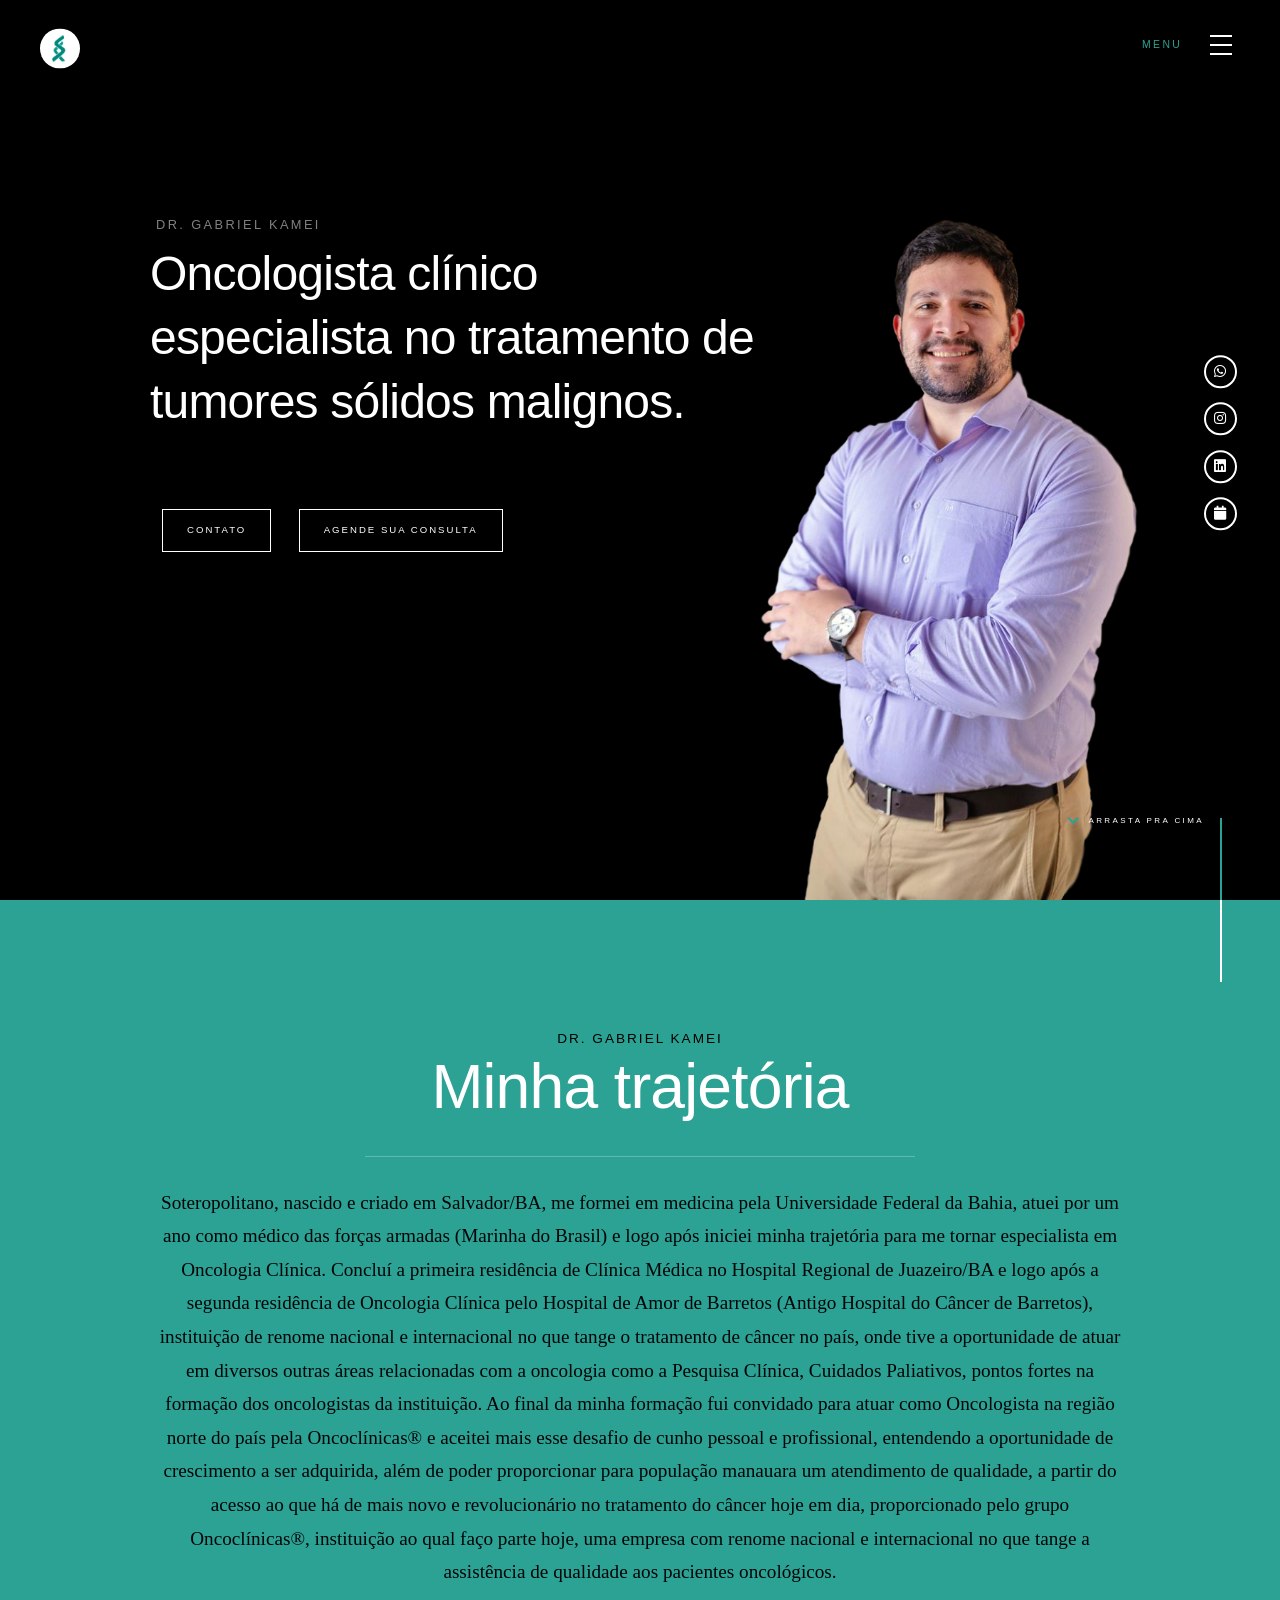
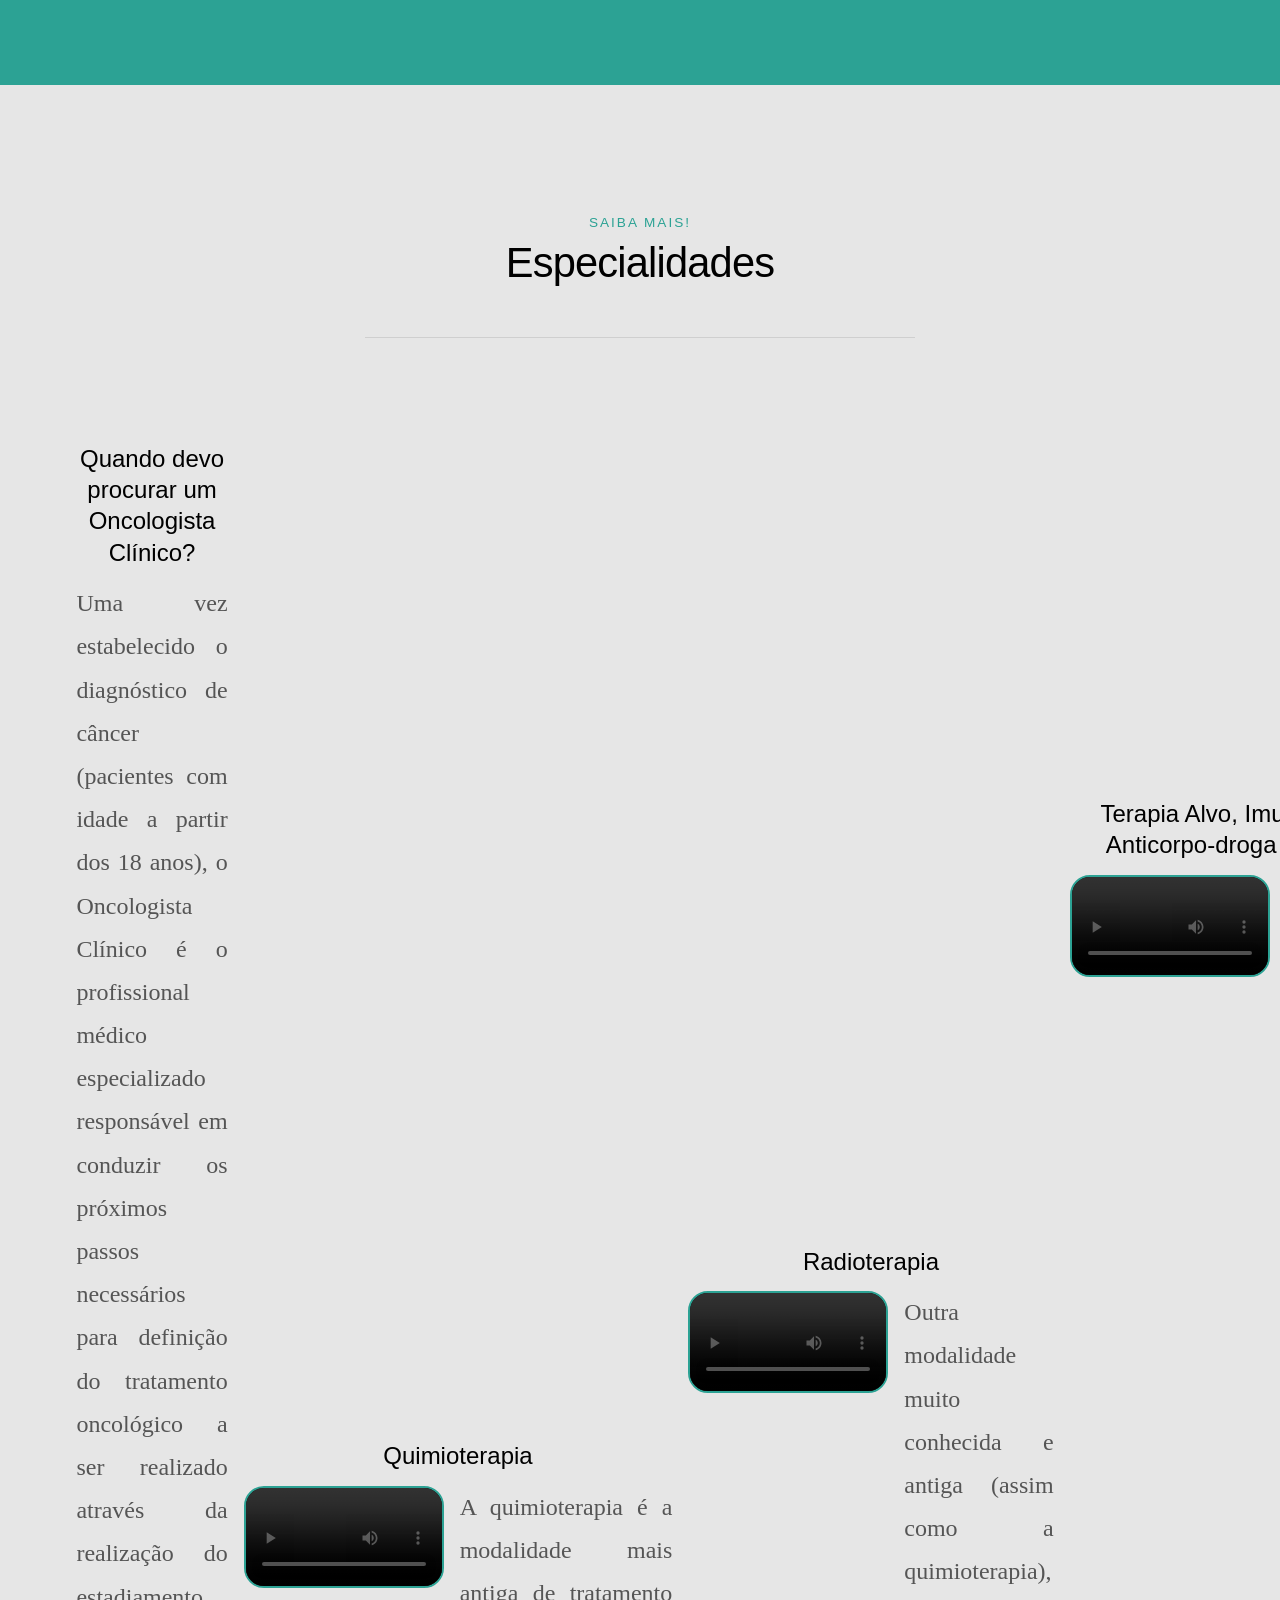
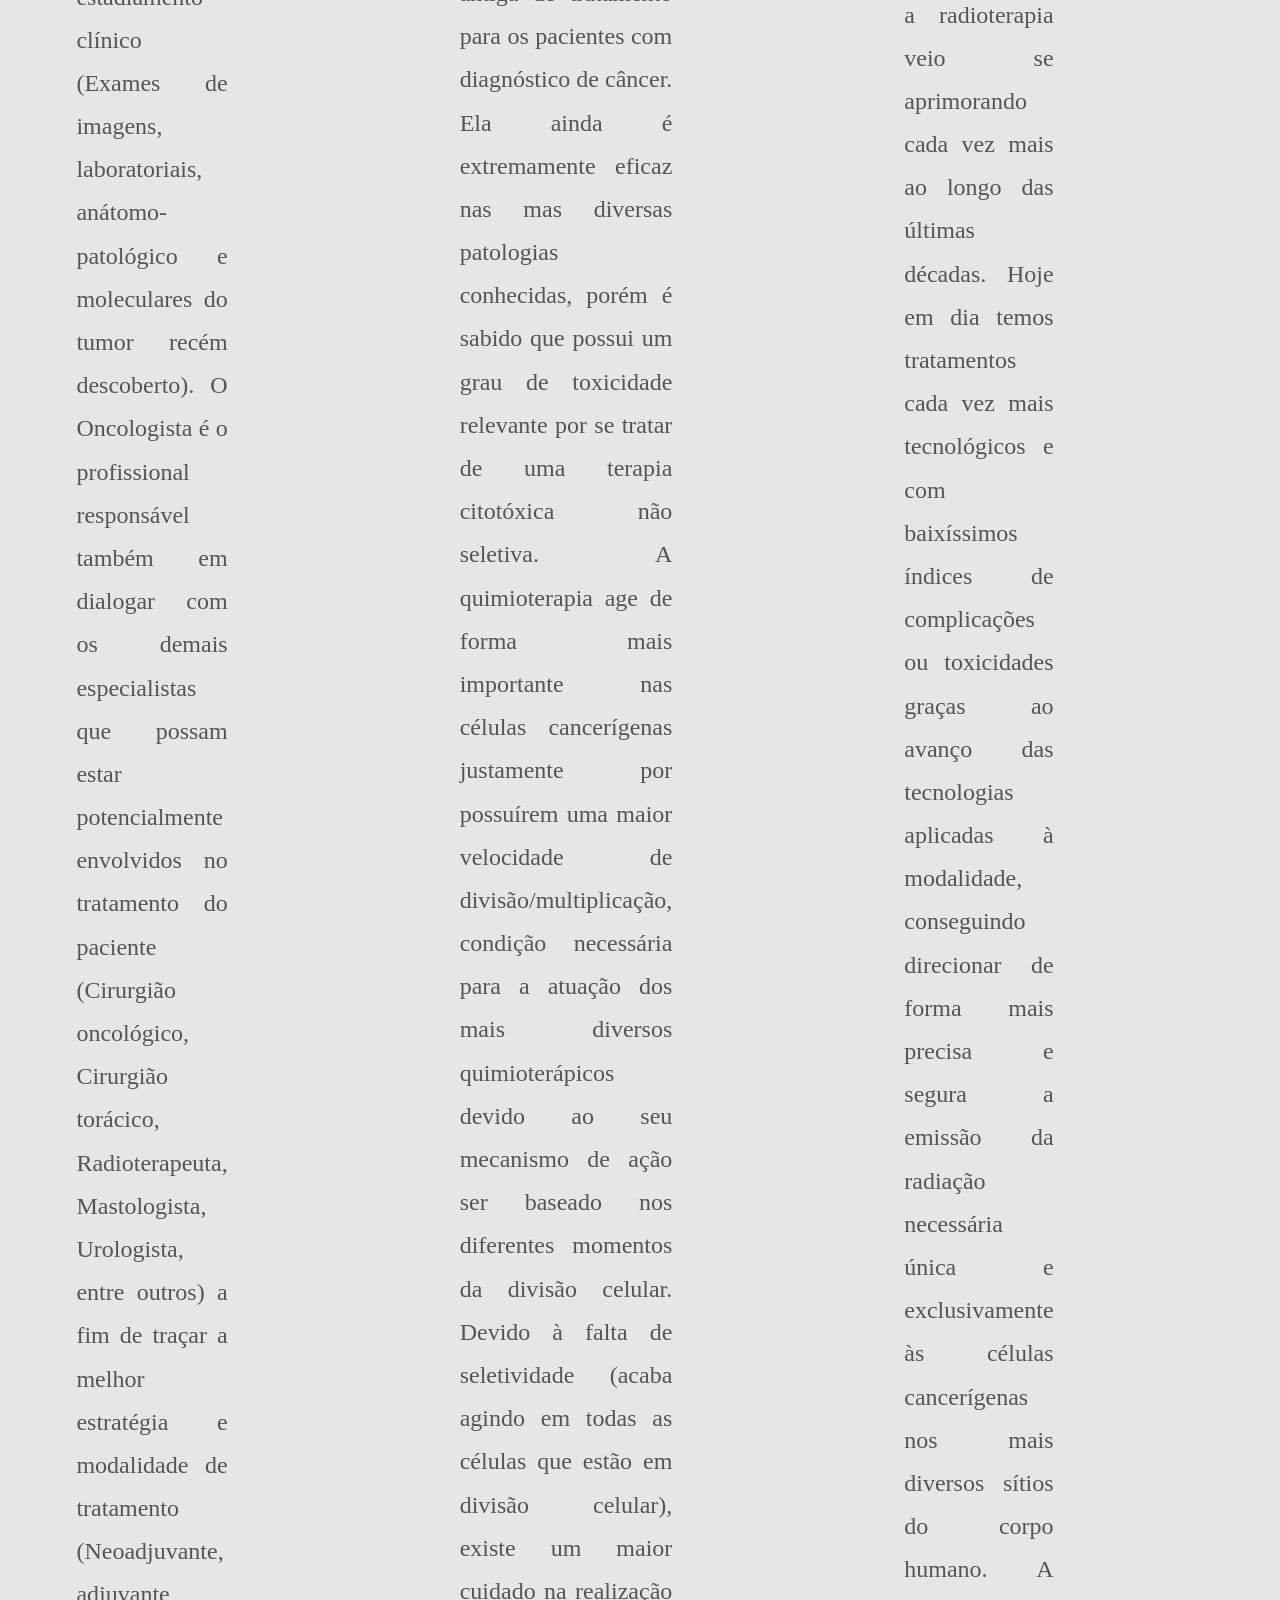
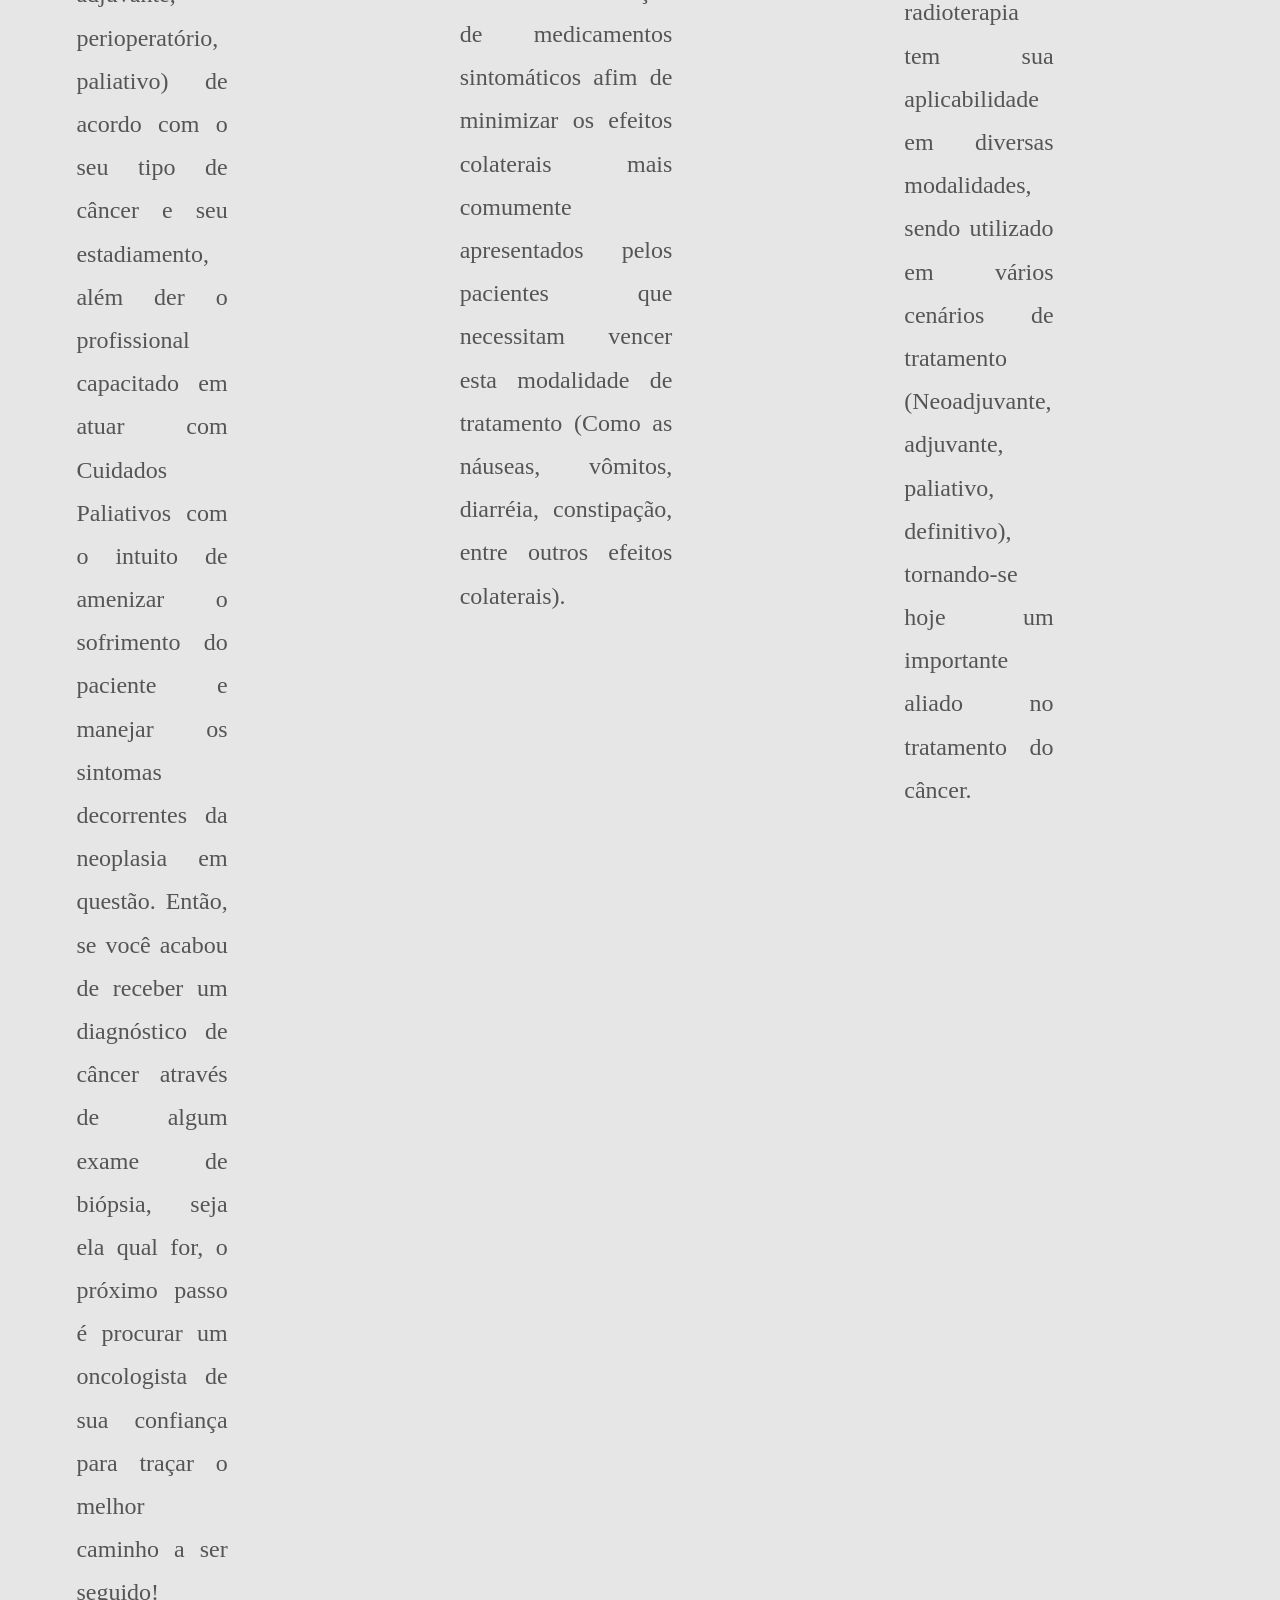
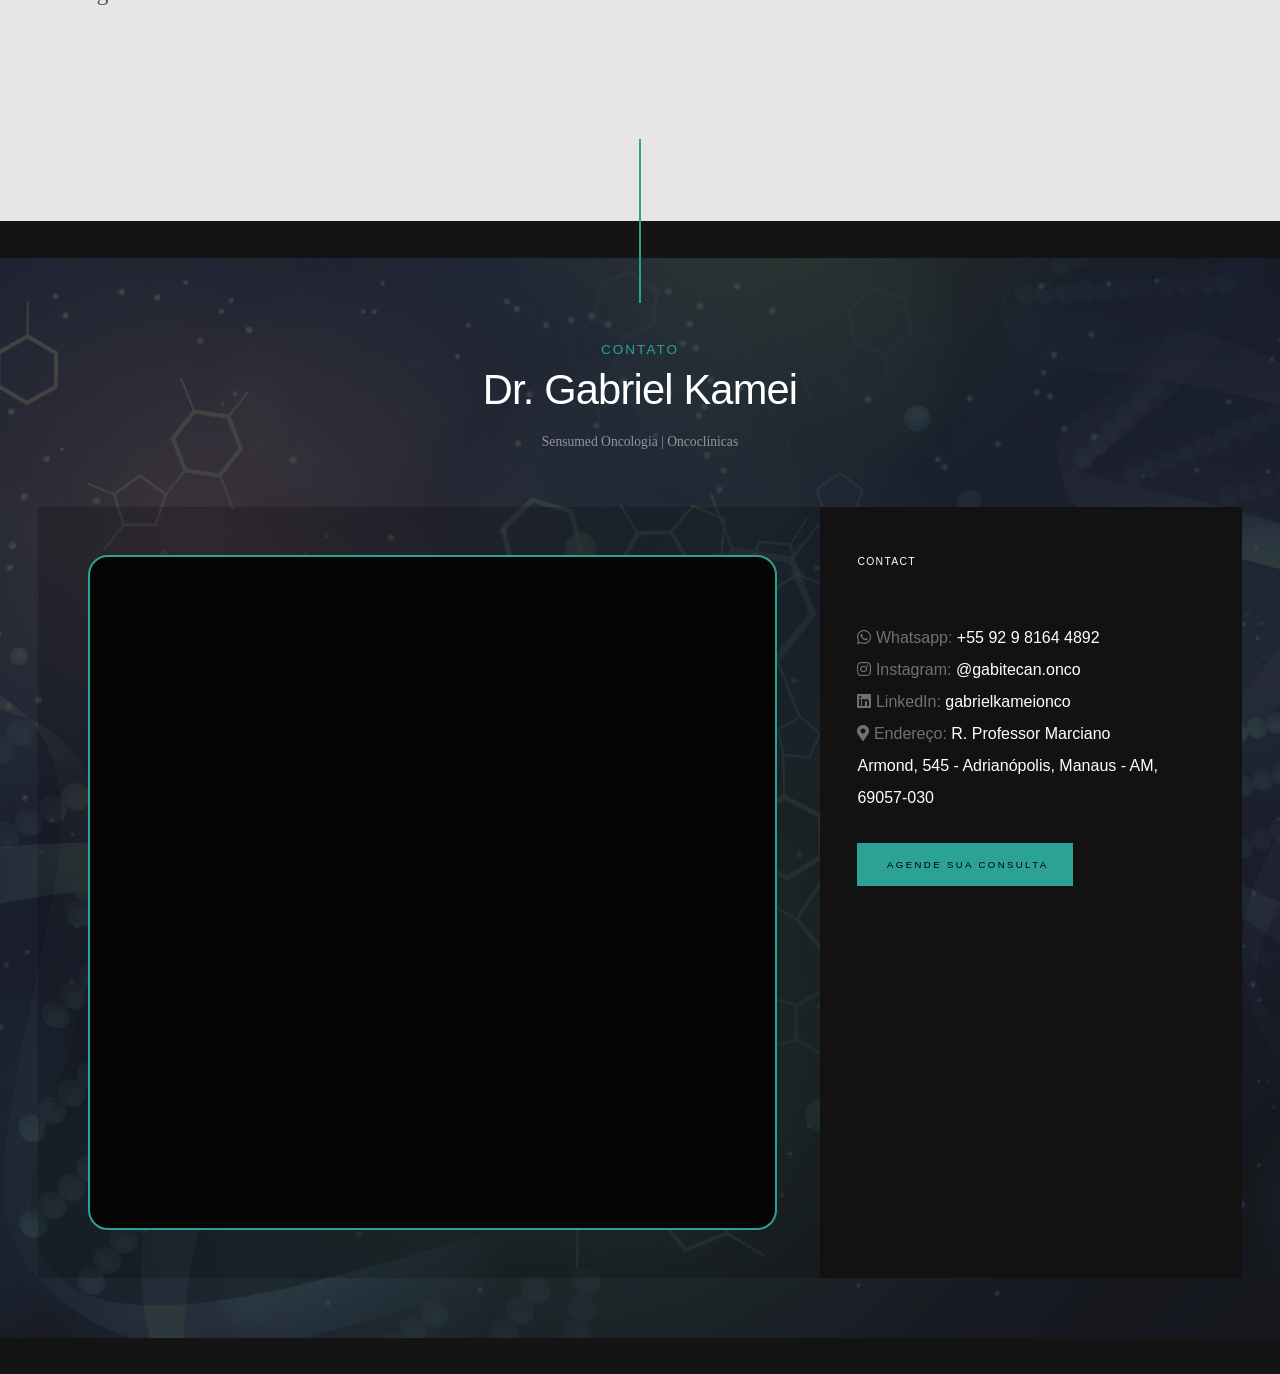
==== index.html @ bc1d753b "aumentando mapa em telas grandes escondendo em pequenas" ====
<!DOCTYPE html>
<!--[if lt IE 9 ]><html class="no-js oldie" lang="en"> <![endif]-->
<!--[if IE 9 ]><html class="no-js oldie ie9" lang="en"> <![endif]-->
<!--[if (gte IE 9)|!(IE)]><!-->
<html class="no-js" lang="en">
<!--<![endif]-->

<head>

    <!--- basic page needs
    ================================================== -->
    <meta charset="utf-8">
    <title>Gabriel Kamei - Oncologista clínico</title>
    <!-- SEO -->
    <meta name="description" content="Especialista em tratamento de tumores sólidos de órgãos como mama, prostáta, intestino, pulmão, estômago, sistema nervoso central.">
    <meta name="keywords" content="Gabriel Kamei, Oncologista, oncologia clinica, imunoterapia, hormonoterapia, tratamento cancer, Manaus, Amazonas">
    <meta name="author" content="Gabriel Kamei">

    <!-- Rich Preview 
    ================================================== -->
    <meta property="og:title" content="Gabriel Kamei">
    <meta property="og:type" content="website">
    <meta property="og:description" content="Tratamento de câncer em Manaus.">
    <meta property="og:image"            itemprop="image" content="https://gabrielkameionco.github.io/images/oncologia-sensumed.jpg">
    <meta property="og:image:secure_url" itemprop="image" content="https://gabrielkameionco.github.io/images/oncologia-sensumed.jpg">
    <link itemprop="thumbnailUrl" href="https://gabrielkameionco.github.io/images/oncologia-sensumed.jpg">

    <!-- mobile specific metas
    ================================================== -->
    <meta name="viewport" content="width=device-width, initial-scale=1">
    <!-- CSS
    ================================================== -->
    <link rel="stylesheet" href="css/base.css">
    <link rel="stylesheet" href="css/vendor.css">
    <link rel="stylesheet" href="css/main.css">
    <link rel="stylesheet" href="css/timbo.css">

    <!-- Font Awesome 5.5.0 -->
    <link rel="stylesheet" href="https://use.fontawesome.com/releases/v5.5.0/css/all.css" integrity="sha384-B4dIYHKNBt8Bc12p+WXckhzcICo0wtJAoU8YZTY5qE0Id1GSseTk6S+L3BlXeVIU" crossorigin="anonymous">

    <!-- script
    ================================================== -->
    <script src="js/modernizr.js"></script>
    <script src="js/pace.min.js"></script>

    <!-- favicons
    ================================================== -->
    <link rel="icon" href="images/oncologia-sensumed-logo-100.png" type="image/x-icon">

    <!-- Google tag (gtag.js) -->
    <script async src="https://www.googletagmanager.com/gtag/js?id=AW-16724608901">
    </script>
    <script>
        window.dataLayer = window.dataLayer || [];
        function gtag(){dataLayer.push(arguments);}
        gtag('js', new Date());

        gtag('config', 'AW-16724608901');
    </script>
</head>

<body id="top">

    <!-- header
    ================================================== -->
    <header class="s-header">

        <div class="header-logo">
            <a class="site-logo" href="index.html">
                <img data-aos="fade-up" src="images/oncologia-sensumed-logo-100.png" alt="Homepage">
            </a>
        </div>

        <nav class="header-nav">

            <a href="#0" class="header-nav__close" title="close"><span>Close</span></a>

            <div class="header-nav__content">
                <h3>Menu</h3>
                
                <ul class="header-nav__list">
                    <li class="current"><a class="smoothscroll"  href="#home" title="home">Home</a></li>
                    <li><a class="smoothscroll"  href="#sobre" title="Minha trajetória">Minha trajetória</a></li>
                    <li><a class="smoothscroll"  href="#especialidades" title="Especialidades">Especialidades</a></li>
                    <li><a class="smoothscroll"  href="#contato" title="Contato">Contato</a></li>
                </ul>
    
                <ul class="header-nav__social">
                    <li>
                        <a href="https://wa.me/5592981644892/"><i class="fab fa-whatsapp" aria-hidden="true"></i></a>
                    </li>
                    <li>
                        <a href="https://www.instagram.com/gabitecan.onco"><i class="fab fa-instagram" aria-hidden="true"></i></a>
                    </li>
                    <li>
                        <a href="https://www.linkedin.com/in/gabrielkameionco"><i class="fab fa-linkedin" aria-hidden="true"></i></a>
                    </li>
                    <li>
                        <a href="https://sensumed.signa.health/#/home?step=local-type"><i class="fas fa-calendar" aria-hidden="true"></i></a>
                    </li>
                </ul>

            </div> <!-- end header-nav__content -->

        </nav>  <!-- end header-nav -->

        <a class="header-menu-toggle" href="#0">
            <span class="header-menu-text">Menu</span>
            <span class="header-menu-icon"></span>
        </a>

    </header> <!-- end s-header -->


    <!-- home
    ================================================== -->
    <section id="home" class="s-home target-section" data-parallax="scroll" data-image-src="images/background/dna.jpg" data-natural-width=1920 data-natural-height=1080 data-position-y=center>

        <div class="overlay"></div>
        <div class="shadow-overlay"></div>

        <div class="home-content">
            <div class="row home-content__main flex-row-xl">
                <div>
                    <h3>Dr. Gabriel Kamei</h3>
                    <h1>
                        Oncologista clínico especialista no tratamento
                        de tumores sólidos malignos. 
                    </h1>

                    <div class="home-content__buttons">
                        <a href="#contato" class="smoothscroll btn btn--stroke">
                            Contato
                        </a>
                        <a href="https://sensumed.signa.health/#/home?step=local-type" class="smoothscroll btn btn--stroke">
                            Agende sua consulta
                        </a>
                    </div>
                </div>
                <img class="row home-picture" src="images/kamei-full-body-cropped.png">
            </div>
            <div class="home-content__scroll">
                <a href="#sobre" class="scroll-link smoothscroll">
                    <span>Arrasta pra cima</span>
                </a>
            </div>

            <div class="home-content__line"></div>

        </div> <!-- end home-content -->


        <ul class="home-social">
            <li>
                <a href="https://wa.me/5592981644892/"><i class="fab fa-whatsapp" aria-hidden="true"></i><span>Whatsapp</span></a>
            </li>
            <li>
                <a href="https://www.instagram.com/gabitecan.onco"><i class="fab fa-instagram" aria-hidden="true"></i><span>Instagram</span></a>
            </li>
            <li>
                <a href="https://www.linkedin.com/in/gabrielkameionco"><i class="fab fa-linkedin" aria-hidden="true"></i><span>LinkedIn</span></a>
            </li>
            <li>
                <a href="https://sensumed.signa.health/#/home?step=local-type"><i class="fas fa-calendar" aria-hidden="true"></i><span>Agendamento de consultas</span></a>
            </li>
        </ul> 
        <!-- end home-social -->

    </section> <!-- end s-home -->


    <!-- sobre
    ================================================== -->
    <section id='sobre' class="s-about">

        <div class="row section-header has-bottom-sep" data-aos="fade-up">
            <div class="col-full">
                <h3 class="subhead subhead--dark">Dr. Gabriel Kamei</h3>
                <h1 class="display-1 display-1--light">Minha trajetória</h1>
            </div>
        </div> <!-- end section-header -->

        <div class="row about-desc" data-aos="fade-up">
            <div class="col-full">
                <p>
                    Soteropolitano, nascido e criado em Salvador/BA, me formei em medicina pela Universidade Federal da Bahia, atuei por um ano como médico das forças armadas (Marinha do Brasil) e logo após iniciei minha trajetória para me tornar especialista em Oncologia Clínica. Concluí a primeira residência de Clínica Médica no Hospital Regional de Juazeiro/BA e logo após a segunda residência de Oncologia Clínica pelo Hospital de Amor de Barretos (Antigo Hospital do Câncer de Barretos), instituição de renome nacional e internacional no que tange o tratamento de câncer no país, onde tive a oportunidade de atuar em diversos outras áreas relacionadas com a oncologia como a Pesquisa Clínica, Cuidados Paliativos, pontos fortes na formação dos oncologistas da instituição. Ao final da minha formação fui convidado para atuar como Oncologista na região norte do país pela Oncoclínicas® e aceitei mais esse desafio de cunho pessoal e profissional, entendendo a oportunidade de crescimento a ser adquirida, além de poder proporcionar para população manauara um atendimento de qualidade, a partir do acesso ao que há de mais novo e revolucionário no tratamento do câncer hoje em dia, proporcionado pelo grupo Oncoclínicas®, instituição ao qual faço parte hoje, uma empresa com renome nacional e internacional no que tange a assistência de qualidade aos pacientes oncológicos.
                </p>
            </div>
        </div> <!-- end about-desc -->

        <div class="about__line"></div>

    </section> <!-- end s-about -->

    <!-- clients
    ================================================== -->
    <section id="especialidades" class="s-clients">

        <div class="row section-header" data-aos="fade-up">
            <div class="col-full">
                <h3 class="subhead">Saiba Mais!</h3>
                <h1 class="display-2">Especialidades</h1>
            </div>
        </div> <!-- end section-header -->

        <div class="row clients-testimonials" data-aos="fade-up">
            <div class="col-full">
                <div class="testimonials">
                   
                    <div class="testimonials__slide">
                        <h2>Quando devo procurar um Oncologista Clínico?</h2>
                        <p>
                            Uma vez estabelecido o diagnóstico de câncer (pacientes com idade a partir dos 18 anos), o Oncologista Clínico é o profissional médico especializado responsável em conduzir os próximos passos necessários para definição do tratamento oncológico a ser realizado através da realização do estadiamento clínico (Exames de imagens, laboratoriais, anátomo-patológico e moleculares do tumor recém descoberto). O Oncologista é o profissional responsável também em dialogar com os demais especialistas que possam estar potencialmente envolvidos no tratamento do paciente (Cirurgião oncológico, Cirurgião torácico, Radioterapeuta, Mastologista, Urologista, entre outros) a fim de traçar a melhor estratégia e modalidade de tratamento (Neoadjuvante, adjuvante, perioperatório, paliativo) de acordo com o seu tipo de câncer e seu estadiamento, além der o profissional capacitado em atuar com Cuidados Paliativos com o intuito de amenizar o sofrimento do paciente e manejar os sintomas decorrentes da neoplasia em questão. Então, se você acabou de receber um diagnóstico de câncer através de algum exame de biópsia, seja ela qual for, o próximo passo é procurar um oncologista de sua confiança para traçar o melhor caminho a ser seguido!
                        </p>
                    </div>

                   <div class="testimonials__slide">
                        <h2>Quimioterapia</h2>
                        <div class="flex-row justify-center">
                            <div class="testimonials__video flex-grow3">
                                <video class="media-card" preload="metadata" controls>
                                    <source src="videos/Dr_Gabriel_Quimioterapia.mp4" type="video/mp4">
                                    Your browser does not support the video tag.
                                </video>
                            </div>

                            <p class="flex-shrink2 xl video-text">
                                A quimioterapia é a modalidade mais antiga de tratamento para os pacientes com diagnóstico de câncer. Ela ainda é extremamente eficaz nas mas diversas patologias conhecidas, porém é sabido que possui um grau de toxicidade relevante por se tratar de uma terapia citotóxica não seletiva. A quimioterapia age de forma mais importante nas células cancerígenas justamente por possuírem uma maior velocidade de divisão/multiplicação, condição necessária para a atuação dos mais diversos quimioterápicos devido ao seu mecanismo de ação ser baseado nos diferentes momentos da divisão celular. Devido à falta de seletividade (acaba agindo em todas as células que estão em divisão celular), existe um maior cuidado na realização de medicamentos sintomáticos afim de minimizar os efeitos colaterais mais comumente apresentados pelos pacientes que necessitam vencer esta modalidade de tratamento (Como as náuseas, vômitos, diarréia, constipação, entre outros efeitos colaterais).
                            </p>
                        </div>
                   </div>

                   <div class="testimonials__slide">
                        <h2>Radioterapia</h2>
                        <div class="flex-row justify-center">
                            <div class="testimonials__video">
                                <video class="media-card" preload="metadata" controls>
                                    <source src="videos/Dr_Gabriel_Radioterapia.mp4" type="video/mp4">
                                    Your browser does not support the video tag.
                                </video>
                            </div>

                            <p class="flex-shrink2 xl video-text">
                                Outra modalidade muito conhecida e antiga (assim como a quimioterapia), a radioterapia veio se aprimorando cada vez mais ao longo das últimas décadas. Hoje em dia temos tratamentos cada vez mais tecnológicos e com baixíssimos índices de complicações ou toxicidades graças ao avanço das tecnologias aplicadas à modalidade, conseguindo direcionar de forma mais precisa e segura a emissão da radiação necessária única e exclusivamente às células cancerígenas nos mais diversos sítios do corpo humano. A radioterapia tem sua aplicabilidade em diversas modalidades, sendo utilizado em vários cenários de tratamento (Neoadjuvante, adjuvante, paliativo, definitivo), tornando-se hoje um importante aliado no tratamento do câncer.
                            </p>
                        </div>
                    </div>

                    <div class="testimonials__slide">
                        <h2>Terapia Alvo, Imunoterapia e Anticorpo-droga Conjugado</h2>

                        <div class="flex-row justify-center">
                            <div class="testimonials__video">
                                <video class="media-card" preload="metadata" controls>
                                    <source src="videos/Dr_Gabriel_Imunoterapia.mp4" type="video/mp4">
                                    Your browser does not support the video tag.
                                </video>
                            </div>

                            <p class="flex-shrink2 xl video-text">
                                Com o avanço da medicina e um melhor entendimento sobre o genoma humano, passamos a desvendar o mundo intra-celular e com ele caminhamos para uma era de “Medicina Personalizada”, onde através do conhecimento de informações moleculares (Mutações que acontecem dentro das células cancerígenas) conseguimos direcionar drogas-alvo, ajudamos o nosso próprio sistema imunológico à reconhecer o inimigo e conseguimos combinar arsenais diferentes de tratamento que trouxeram uma mudança de paradigma no que tange o tratamento de câncer. Essas novas tecnologias trouxeram avanço significativo no aumento da expectativa de vida, taxas de cura, controle de doença e alívio de sintomas e já são amplamente utilizadas ao redor do mundo e aqui no Brasil, hoje em dia sendo utilizadas em combinação às modalidades ditas antigas (quimioterapia e radioterapia) ou de forma isolada, a depender do tipo de câncer e do grau de acometimento, trazendo impactos positivos grandiosos na vida dos pacientes!
                            </p>
                        </div>
                    </div>
                   
                </div> <!-- end clients -->
            </div> <!-- end col-full -->
        </div> <!-- end clients-outer -->
    </section> <!-- end s-clients -->


    <!-- contato
    ================================================== -->
    <section id="contato" class="s-contact">

        <div class="overlay"></div>
        <div class="contact__line"></div>

        <div class="row section-header" data-aos="fade-up">
            <div class="col-full">
                <h3 class="subhead">Contato</h3>
                <h1 class="display-2 display-2--light">Dr. Gabriel Kamei</h1>
                <p>
                    Sensumed Oncologia | Oncoclínicas
                </p>
            </div>
        </div>

        <div class="row contact-content" data-aos="fade-up">
            
            <div class="contact-primary">
                <iframe src="https://www.google.com/maps/embed?pb=!1m18!1m12!1m3!1d3983.925966979276!2d-60.0141249240863!3d-3.114289096861247!2m3!1f0!2f0!3f0!3m2!1i1024!2i768!4f13.1!3m3!1m2!1s0x926c0544f86d20ed%3A0x33e222b7892f5f5e!2sR.%20Professor%20Marciano%20Armond%2C%20545%20-%20Adrian%C3%B3polis%2C%20Manaus%20-%20AM%2C%2069057-030%2C%20Brazil!5e0!3m2!1sen!2sca!4v1728834465742!5m2!1sen!2sca"
                    class="media-card map" loading="lazy" referrerpolicy="no-referrer-when-downgrade">
                </iframe>
            </div>

            <div class="contact-secondary">
                <div class="contact-info">

                    <h3 class="h6 hide-on-fullwidth">Contact</h3>

                    <ul class="contact-social">
                        <li>
                            <i class="fab fa-whatsapp" aria-hidden="true"></i>
                            <span>
                                Whatsapp:
                            </span>
                            <a href="https://wa.me/5592981644892">
                                <span>
                                     +55 92 9 8164 4892
                                </span>
                            </a>
                        </li>
                        <li>
                            <i class="fab fa-instagram" aria-hidden="true"></i>
                            <span>
                                Instagram:
                            </span>
                            <a href="https://www.instagram.com/gabitecan.onco">
                                <span>
                                    @gabitecan.onco
                                </span>
                            </a>
                        </li>
                        <li>
                            <i class="fab fa-linkedin" aria-hidden="true"></i>
                            <span>
                                LinkedIn:
                            </span>
                            <a href="https://www.linkedin.com/in/gabrielkameionco">
                                <span>
                                    gabrielkameionco
                                </span>
                            </a>
                        </li>
                        <li>
                            <i class="fa fa-map-marker-alt" aria-hidden="true"></i>
                            <span>
                                Endereço:
                            </span>
                            <a href="https://maps.app.goo.gl/4fNTisht2LcUGTJa7">
                                <span>
                                    R. Professor Marciano Armond, 545 - Adrianópolis, Manaus - AM, 69057-030
                                </span>
                            </a>
                        </li>
                        <li>
                            <a href="https://sensumed.signa.health/#/home?step=local-type">
                                <button>
                                    <i class="fas fa-calendar-days" aria-hidden="true"></i>
                                    <span>
                                        Agende sua consulta
                                    </span>
                                </button>
                            </a>
                        </li>
                    </ul>

                </div>
            </div>

        </div>

    </section>

    <!-- footer
    ================================================== -->
     <!-- end footer -->

    <!-- preloader
    ================================================== -->

    <!-- Java Script
    ================================================== -->
    <script src="js/jquery-3.2.1.min.js"></script>
    <script src="js/plugins.js"></script>
    <script src="js/main.js"></script>

</body>

</html>
---- css/base.css ----
/* =================================================================== 
 *
 *  Glint v1.0 Base Stylesheet
 *  11-20-2017
 *  ------------------------------------------------------------------
 *
 *  TOC:
 *  # imports 
 *  # normalize
 *  # basic/base setup styles
 *      ## Media
 *      ## Typography resets 
 *      ## links
 *      ## inputs
 *  # grid
 *      ## medium size devices
 *      ## tablets
 *      ## mobile devices
 *      ## small mobile devices
 *  # block grids
 *      ## medium size devices
 *      ## tablets
 *      ## mobile devices
 *      ## small mobile devices
 *  # MISC
 *
 * =================================================================== */


/* ===================================================================
 * # imports 
 *
 * ------------------------------------------------------------------- */
/* @import url("font-awesome/css/font-awesome.min.css"); */
/* @import url("fontawesome-free-5.5.0-web/css/all.min.css"); */
@import url("micons/micons.css");
@import url("fonts.css");


/* ===================================================================
 * # normalize
 * normalize.css v5.0.0 | MIT License | 
 * github.com/necolas/normalize.css
 *
 * ------------------------------------------------------------------- */
html {
    font-family: sans-serif;
    line-height: 1.15;
    -ms-text-size-adjust: 100%;
    -webkit-text-size-adjust: 100%;
}

body {
    margin: 0;
}

article,
aside,
footer,
header,
nav,
section {
    display: block;
}

h1 {
    font-size: 2em;
    margin: 0.67em 0;
}

figcaption,
figure,
main {
    display: block;
}

figure {
    margin: 1em 40px;
}

hr {
    box-sizing: content-box;
    height: 0;
    overflow: visible;
}

pre {
    font-family: monospace, monospace;
    font-size: 1em;
}

a {
    background-color: transparent;
    -webkit-text-decoration-skip: objects;
}

a:active,
a:hover {
    outline-width: 0;
}

abbr[title] {
    border-bottom: none;
    text-decoration: underline;
    text-decoration: underline dotted;
}

b,
strong {
    font-weight: inherit;
}

b,
strong {
    font-weight: bolder;
}

code,
kbd,
samp {
    font-family: monospace, monospace;
    font-size: 1em;
}

dfn {
    font-style: italic;
}

mark {
    background-color: #ff0;
    color: #000;
}

small {
    font-size: 80%;
}

sub,
sup {
    font-size: 75%;
    line-height: 0;
    position: relative;
    vertical-align: baseline;
}

sub {
    bottom: -0.25em;
}

sup {
    top: -0.5em;
}

audio,
video {
    display: inline-block;
}

audio:not([controls]) {
    display: none;
    height: 0;
}

img {
    border-style: none;
}

svg:not(:root) {
    overflow: hidden;
}

button,
input,
optgroup,
select,
textarea {
    font-family: sans-serif;
    font-size: 100%;
    line-height: 1.15;
    margin: 0;
}

button,
input {
    overflow: visible;
}

button,
select {
    text-transform: none;
}

button,
html [type="button"],
[type="reset"],
[type="submit"] {
    -webkit-appearance: button;
}

button::-moz-focus-inner,
[type="button"]::-moz-focus-inner,
[type="reset"]::-moz-focus-inner,
[type="submit"]::-moz-focus-inner {
    border-style: none;
    padding: 0;
}

button:-moz-focusring,
[type="button"]:-moz-focusring,
[type="reset"]:-moz-focusring,
[type="submit"]:-moz-focusring {
    outline: 1px dotted ButtonText;
}

fieldset {
    border: 1px solid #c0c0c0;
    margin: 0 2px;
    padding: 0.35em 0.625em 0.75em;
}

legend {
    box-sizing: border-box;
    color: inherit;
    display: table;
    max-width: 100%;
    padding: 0;
    white-space: normal;
}

progress {
    display: inline-block;
    vertical-align: baseline;
}

textarea {
    overflow: auto;
}

[type="checkbox"],
[type="radio"] {
    box-sizing: border-box;
    padding: 0;
}

[type="number"]::-webkit-inner-spin-button,
[type="number"]::-webkit-outer-spin-button {
    height: auto;
}

[type="search"] {
    -webkit-appearance: textfield;
    outline-offset: -2px;
}

[type="search"]::-webkit-search-cancel-button,
[type="search"]::-webkit-search-decoration {
    -webkit-appearance: none;
}

::-webkit-file-upload-button {
    -webkit-appearance: button;
    font: inherit;
}

details,
menu {
    display: block;
}

summary {
    display: list-item;
}

canvas {
    display: inline-block;
}

template {
    display: none;
}

[hidden] {
    display: none;
}


/* ===================================================================
 * # basic/base setup styles
 *
 * ------------------------------------------------------------------- */
html {
    font-size: 62.5%;
    box-sizing: border-box;
}

*,
*::before,
*::after {
    box-sizing: inherit;
}

body {
    font-weight: normal;
    line-height: 1;
    word-wrap: break-word;
    text-rendering: optimizeLegibility;
    -webkit-overflow-scrolling: touch;
    -webkit-text-size-adjust: none;
}

body,
input,
button {
    -moz-osx-font-smoothing: grayscale;
    -webkit-font-smoothing: antialiased;
}


/* ------------------------------------------------------------------- 
 * ## Media
 * ------------------------------------------------------------------- */
img,
video {
    max-width: 100%;
    height: auto;
}


/* ------------------------------------------------------------------- 
 * ## Typography resets 
 * ------------------------------------------------------------------- */
div,
dl,
dt,
dd,
ul,
ol,
li,
h1,
h2,
h3,
h4,
h5,
h6,
pre,
form,
p,
blockquote,
th,
td {
    margin: 0;
    padding: 0;
}

h1,
h2,
h3,
h4,
h5,
h6 {
    -webkit-font-smoothing: auto;
    -webkit-font-smoothing: antialiased;
    -webkit-font-variant-ligatures: common-ligatures;
    -moz-font-variant-ligatures: common-ligatures;
    font-variant-ligatures: common-ligatures;
    text-rendering: optimizeLegibility;
}

em,
i {
    font-style: italic;
    line-height: inherit;
}

strong,
b {
    font-weight: bold;
    line-height: inherit;
}

small {
    font-size: 60%;
    line-height: inherit;
}

ol,
ul {
    list-style: none;
}

li {
    display: block;
}


/* ------------------------------------------------------------------- 
 * ## links 
 * ------------------------------------------------------------------- */
a {
    text-decoration: none;
    line-height: inherit;
}

a img {
    border: none;
}


/* ------------------------------------------------------------------- 
 * ## inputs 
 * ------------------------------------------------------------------- */
fieldset {
    margin: 0;
    padding: 0;
}

input[type="email"],
input[type="number"],
input[type="search"],
input[type="text"],
input[type="tel"],
input[type="url"],
input[type="password"],
textarea {
    -webkit-appearance: none;
    -moz-appearance: none;
    -ms-appearance: none;
    -o-appearance: none;
    appearance: none;
}


/* ===================================================================
 * # grid
 *
 * ------------------------------------------------------------------- */
.row {
    width: 94%;
    max-width: 2000px;
    margin: 0 auto;
    padding-left: 10px;
    padding-right: 10px;
}

.row:after {
    content: "";
    display: table;
    clear: both;
}

.row .row {
    width: auto;
    max-width: none;
    margin-left: -20px;
    margin-right: -20px;
}


/* column blocks
 * -------------------------------------- */
[class*="col-"] {
    float: left;
    padding: 0 20px;
}

[class*="col-"]+[class*="col-"].end {
    float: right;
}


/* column width classes 
 * -------------------------------------- */
.col-one {
    width: 8.33333%;
}

.col-two,
.col-1-6 {
    width: 16.66667%;
}

.col-three,
.col-1-4 {
    width: 25%;
}

.col-four,
.col-1-3 {
    width: 33.33333%;
}

.col-five {
    width: 41.66667%;
}

.col-six,
.col-1-2 {
    width: 50%;
}

.col-seven {
    width: 58.33333%;
}

.col-eight,
.col-2-3 {
    width: 66.66667%;
}

.col-nine,
.col-3-4 {
    width: 75%;
}

.col-ten,
.col-5-6 {
    width: 83.33333%;
}

.col-eleven {
    width: 91.66667%;
}

.col-twelve,
.col-full {
    width: 100%;
}


/* ------------------------------------------------------------------- 
 * ## medium size devices
 * ------------------------------------------------------------------- */
@media only screen and (max-width: 1200px) {
    .row .row {
        margin-left: -15px;
        margin-right: -15px;
    }
    [class*="col-"] {
        padding: 0 15px;
    }
    .md-two,
    .md-1-6 {
        width: 16.66667%;
    }
    .md-one {
        width: 8.33333%;
    }
    .md-three,
    .md-1-4 {
        width: 25%;
    }
    .md-four,
    .md-1-3 {
        width: 33.33333%;
    }
    .md-five {
        width: 41.66667%;
    }
    .md-six,
    .md-1-2 {
        width: 50%;
    }
    .md-seven {
        width: 58.33333%;
    }
    .md-eight,
    .md-2-3 {
        width: 66.66667%;
    }
    .md-nine,
    .md-3-4 {
        width: 75%;
    }
    .md-ten,
    .md-5-6 {
        width: 83.33333%;
    }
    .md-eleven {
        width: 91.66667%;
    }
    .md-twelve,
    .md-full {
        width: 100%;
    }
}


/* ------------------------------------------------------------------- 
 * ## tablets
 * ------------------------------------------------------------------- */
@media only screen and (max-width: 800px) {
    .tab-1-4 {
        width: 25%;
    }
    .tab-1-3 {
        width: 33.33333%;
    }
    .tab-1-2 {
        width: 50%;
    }
    .tab-2-3 {
        width: 66.66667%;
    }
    .tab-3-4 {
        width: 75%;
    }
    .tab-full {
        width: 100%;
    }
}


/* ------------------------------------------------------------------- 
 * ## mobile devices
 * ------------------------------------------------------------------- */
@media only screen and (max-width: 600px) {
    .row {
        width: auto;
    }
    .row .row {
        margin-left: -10px;
        margin-right: -10px;
    }
    [class*="col-"] {
        padding: 0 10px;
    }
    .mob-1-4 {
        width: 25%;
    }
    .mob-1-3 {
        width: 33.33333%;
    }
    .mob-1-2 {
        width: 50%;
    }
    .mob-2-3 {
        width: 66.66667%;
    }
    .mob-3-4 {
        width: 75%;
    }
    .mob-full {
        width: 100%;
    }
}


/* ------------------------------------------------------------------- 
 * ## small mobile devices
 * ------------------------------------------------------------------- */

/* stack columns on small mobile devices
 * ------------------------------------------------------------------- */

@media only screen and (max-width: 400px) {
    .row .row {
        padding-left: 0;
        padding-right: 0;
        margin-left: 0;
        margin-right: 0;
    }
    [class*="col-"] {
        width: 100% !important;
        float: none !important;
        clear: both !important;
        margin-left: 0;
        margin-right: 0;
        padding: 0;
    }
    [class*="col-"]+[class*="col-"].end {
        float: none;
    }
}


/* ===================================================================
 * # block grids
 * ------------------------------------------------------------------- */

/*   Equally-sized columns define at row level
 * ------------------------------------------------------------------- */
[class*="block-"]:after {
    content: "";
    display: table;
    clear: both;
}

.block-1-6 .col-block {
    width: 16.66667%;
}

.block-1-5 .col-block {
    width: 20%;
}

.block-1-4 .col-block {
    width: 25%;
}

.block-1-3 .col-block {
    width: 33.33333%;
}

.block-1-2 .col-block {
    width: 50%;
}


/**
 * Clearing for block grid columns. Allow columns with 
 * different heights to align properly.
 */

.block-1-6 .col-block:nth-child(6n+1),
.block-1-5 .col-block:nth-child(5n+1),
.block-1-4 .col-block:nth-child(4n+1),
.block-1-3 .col-block:nth-child(3n+1),
.block-1-2 .col-block:nth-child(2n+1) {
    clear: both;
}


/* ------------------------------------------------------------------- 
 * ## medium size devices
 * ------------------------------------------------------------------- */
@media only screen and (max-width: 1200px) {
    .block-m-1-6 .col-block {
        width: 16.66667%;
    }
    .block-m-1-5 .col-block {
        width: 20%;
    }
    .block-m-1-4 .col-block {
        width: 25%;
    }
    .block-m-1-3 .col-block {
        width: 33.33333%;
    }
    .block-m-1-2 .col-block {
        width: 50%;
    }
    .block-m-full .col-block {
        width: 100%;
        clear: both;
    }
    [class*="block-m-"] .col-block:nth-child(n) {
        clear: none;
    }
    .block-m-1-6 .col-block:nth-child(6n+1),
    .block-m-1-5 .col-block:nth-child(5n+1),
    .block-m-1-4 .col-block:nth-child(4n+1),
    .block-m-1-3 .col-block:nth-child(3n+1),
    .block-m-1-2 .col-block:nth-child(2n+1) {
        clear: both;
    }
}


/* ------------------------------------------------------------------- 
 * ## tablets
 * ------------------------------------------------------------------- */
@media only screen and (max-width: 800px) {
    .block-tab-1-6 .col-block {
        width: 16.66667%;
    }
    .block-tab-1-5 .col-block {
        width: 20%;
    }
    .block-tab-1-4 .col-block {
        width: 25%;
    }
    .block-tab-1-3 .col-block {
        width: 33.33333%;
    }
    .block-tab-1-2 .col-block {
        width: 50%;
    }
    .block-tab-full .col-block {
        width: 100%;
        clear: both;
    }
    [class*="block-tab-"] .col-block:nth-child(n) {
        clear: none;
    }
    .block-tab-1-6 .col-block:nth-child(6n+1),
    .block-tab-1-6 .col-block:nth-child(5n+1),
    .block-tab-1-4 .col-block:nth-child(4n+1),
    .block-tab-1-3 .col-block:nth-child(3n+1),
    .block-tab-1-2 .col-block:nth-child(2n+1) {
        clear: both;
    }
}


/* ------------------------------------------------------------------- 
 * ## mobile devices
 * ------------------------------------------------------------------- */
@media only screen and (max-width: 600px) {
    .block-mob-1-6 .col-block {
        width: 16.66667%;
    }
    .block-mob-1-5 .col-block {
        width: 20%;
    }
    .block-mob-1-4 .col-block {
        width: 25%;
    }
    .block-mob-1-3 .col-block {
        width: 33.33333%;
    }
    .block-mob-1-2 .col-block {
        width: 50%;
    }
    .block-mob-full .col-block {
        width: 100%;
        clear: both;
    }
    [class*="block-mob-"] .col-block:nth-child(n) {
        clear: none;
    }
    .block-mob-1-6 .col-block:nth-child(6n+1),
    .block-mob-1-5 .col-block:nth-child(5n+1),
    .block-mob-1-4 .col-block:nth-child(4n+1),
    .block-mob-1-3 .col-block:nth-child(3n+1),
    .block-mob-1-2 .col-block:nth-child(2n+1) {
        clear: both;
    }
}


/* ------------------------------------------------------------------- 
 * ## small mobile devices
 * ------------------------------------------------------------------- */

/* stack columns on small mobile devices
 * ------------------------------------------------------------------- */

@media only screen and (max-width: 400px) {
    .stack .col-block {
        width: 100% !important;
        float: none !important;
        clear: both !important;
        margin-left: 0;
        margin-right: 0;
    }
}


/* ===================================================================
 * # MISC
 *
 * ------------------------------------------------------------------- */
.group:after {
    content: "";
    display: table;
    clear: both;
}


/* Misc Helper Styles
 * -------------------------------------- */
.is-hidden {
    display: none;
}

.is-invisible {
    visibility: hidden;
}

.antialiased {
    -webkit-font-smoothing: antialiased;
    -moz-osx-font-smoothing: grayscale;
}

.overflow-hidden {
    overflow: hidden;
}

.remove-bottom {
    margin-bottom: 0;
}

.half-bottom {
    margin-bottom: 1.5rem !important;
}

.add-bottom {
    margin-bottom: 3rem !important;
}

.no-border {
    border: none;
}

.full-width {
    width: 100%;
}

.text-center {
    text-align: center;
}

.text-left {
    text-align: left;
}

.text-right {
    text-align: right;
}

.pull-left {
    float: left;
}

.pull-right {
    float: right;
}

.align-center {
    margin-left: auto;
    margin-right: auto;
    text-align: center;
}


/*# sourceMappingURL=base.css.map */
---- css/main.css ----
/* =================================================================== 
 *
 *  Glint v1.0 Main Stylesheet
 *  11-20-2017
 *  ------------------------------------------------------------------
 *
 *  TOC:
 *  # base style overrides
 *      ## links
 *  # typography & general theme styles
 *      ## Lists
 *      ## responsive video container
 *      ## floated image
 *      ## tables
 *      ## Spacing
 *      ## pace.js styles - minimal
 *  # preloader
 *  # forms
 *      ## style placeholder text
 *      ## change autocomplete styles in chrome
 *  # buttons
 *  # additional components
 *      ## alert box
 *      ## additional typo styles
 *      ## skillbars 
 *  # reusable and common theme styles
 *      ## display headings
 *      ## section header
 *      ## slick slider
 *  # header styles
 *      ## header logo
 *      ## main navigation 
 *      ## mobile menu toggle 
 *  # home 
 *      ## home content
 *      ## home social 
 *      ## home animations
 *  # about
 *      ## about stats
 *  # services
 *      ## services list
 *  # works
 *      ## bricks/masonry
 *  # clients
 *      ## slider
 *      ## testimonials
 *  # contact
 *      ## loader animation
 *  # footer
 *      ## footer main
 *      ## footer bottom
 *      ## go to top
 *
 *
 * =================================================================== */


/* ===================================================================
 * # base style overrides
 *
 * ------------------------------------------------------------------- */
html {
    font-size: 8px;
}

@media only screen and (max-width: 400px) {
    html {
        font-size: 9.411764705882353px;
    }
}

html, body {
    height: 100%;
}

body {
    background: #111111;
    font-family: "lora-regular", serif;
    font-size: 1.7rem;
    font-style: normal;
    font-weight: normal;
    line-height: 1.765;
    color: #757575;
    margin: 0;
    padding: 0;
}


/* ------------------------------------------------------------------- 
 * ## links
 * ------------------------------------------------------------------- */
a {
    color: #0087cc;
    -webkit-transition: all 0.3s ease-in-out;
    transition: all 0.3s ease-in-out;
}

a:hover, a:focus, a:active {
    color: #2ca294;
}

a:hover, a:active {
    outline: 0;
}



/* ===================================================================
 * # typography & general theme styles
 * 
 * ------------------------------------------------------------------- */
h1, h2, h3, h4, h5, h6, 
.h1, .h2, .h3, .h4, .h5, .h6 {
    font-family: "montserrat-medium", sans-serif;
    color: #000000;
    font-style: normal;
    font-weight: normal;
    text-rendering: optimizeLegibility;
}

h1, .h1, h2, .h2, h3, .h3, h4, .h4 {
    margin-top: 6rem;
    margin-bottom: 1.8rem;
}

@media only screen and (max-width: 600px) {
    h1, .h1, h2, .h2, h3, .h3, h4, .h4 {
        margin-top: 5.1rem;
    }
}

h5, .h5, h6, .h6 {
    margin-top: 4.2rem;
    margin-bottom: 1.5rem;
}

@media only screen and (max-width: 600px) {
    h5, .h5, h6, .h6 {
        margin-top: 3.6rem;
        margin-bottom: 0.9rem;
    }
}

h1, .h1 {
    font-size: 3.6rem;
    line-height: 1.25;
    letter-spacing: -.1rem;
}

@media only screen and (max-width: 600px) {
    h1, .h1 {
        font-size: 3.3rem;
        letter-spacing: -.07rem;
    }
}

h2, .h2 {
    font-size: 3rem;
    line-height: 1.3;
}

h3, .h3 {
    font-size: 2.4rem;
    line-height: 1.25;
}

h4, .h4 {
    font-size: 2.1rem;
    line-height: 1.286;
}

h5, .h5 {
    font-size: 1.6rem;
    line-height: 1.313;
}

h6, .h6 {
    font-size: 1.3rem;
    line-height: 1.385;
    text-transform: uppercase;
    letter-spacing: .16rem;
}

p img {
    margin: 0;
}

p.lead {
    font-family: "montserrat-regular", sans-serif;
    font-size: 2rem;
    font-weight: 300;
    line-height: 1.8;
    margin-bottom: 3.6rem;
    color: #000000;
}

@media only screen and (max-width: 800px) {
    p.lead {
        font-size: 1.8rem;
    }
}

em, i, strong, b {
    font-size: inherit;
    line-height: inherit;
    font-style: normal;
    font-weight: normal;
}

em, i {
    font-family: "lora-italic", serif;
}

strong, b {
    font-family: "lora-bold", serif;
}

small {
    font-size: 1.2rem;
    line-height: inherit;
}

blockquote {
    margin: 3.9rem 0;
    padding-left: 4.5rem;
    position: relative;
}

blockquote:before {
    content: "\201C";
    font-size: 10rem;
    line-height: 0px;
    margin: 0;
    color: rgba(0, 0, 0, 0.25);
    font-family: arial, sans-serif;
    position: absolute;
    top: 3.6rem;
    left: 0;
}

blockquote p {
    font-family: "montserrat-regular", sans-serif;
    padding: 0;
    font-size: 2.1rem;
    line-height: 1.857;
    color: #111111;
}

blockquote cite {
    display: block;
    font-family: "montserrat-regular", sans-serif;
    font-size: 1.4rem;
    font-style: normal;
    line-height: 1.5;
}

blockquote cite:before {
    content: "\2014 \0020";
}

blockquote cite a, blockquote cite a:visited {
    color: #828282;
    border: none;
}

abbr {
    font-family: "lora-bold", serif;
    font-variant: small-caps;
    text-transform: lowercase;
    letter-spacing: .05rem;
    color: #828282;
}

var, kbd, samp, code, pre {
    font-family: Consolas, "Andale Mono", Courier, "Courier New", monospace;
}

pre {
    padding: 2.4rem 3rem 3rem;
    background: #F1F1F1;
    overflow-x: auto;
}

code {
    font-size: 1.4rem;
    margin: 0 .2rem;
    padding: .3rem .6rem;
    white-space: nowrap;
    background: #F1F1F1;
    border: 1px solid #E1E1E1;
    border-radius: 3px;
}

pre > code {
    display: block;
    white-space: pre;
    line-height: 2;
    padding: 0;
    margin: 0;
}

pre.prettyprint > code {
    border: none;
}

del {
    text-decoration: line-through;
}

abbr[title], dfn[title] {
    border-bottom: 1px dotted;
    cursor: help;
    text-decoration: none;
}

mark {
    background: #ffd900;
    color: #000000;
}

hr {
    border: solid rgba(0, 0, 0, 0.1);
    border-width: 1px 0 0;
    clear: both;
    margin: 2.4rem 0 1.5rem;
    height: 0;
}


/* ------------------------------------------------------------------- 
 * ## Lists
 * ------------------------------------------------------------------- */
ol {
    list-style: decimal;
}

ul {
    list-style: disc;
}

li {
    display: list-item;
}

ol, ul {
    margin-left: 1.7rem;
}

ul li {
    padding-left: .4rem;
}

ul ul, ul ol, ol ol, ol ul {
    margin: .6rem 0 .6rem 1.7rem;
}

ul.disc li {
    display: list-item;
    list-style: none;
    padding: 0 0 0 .8rem;
    position: relative;
}

ul.disc li::before {
    content: "";
    display: inline-block;
    width: 8px;
    height: 8px;
    border-radius: 50%;
    background: #2ca294;
    position: absolute;
    left: -17px;
    top: 11px;
    vertical-align: middle;
}

dt {
    margin: 0;
    color: #2ca294;
}

dd {
    margin: 0 0 0 2rem;
}


/* ------------------------------------------------------------------- 
 * ## responsive video container
 * ------------------------------------------------------------------- */
.video-container {
    position: relative;
    padding-bottom: 56.25%;
    height: 0;
    overflow: hidden;
}

.video-container iframe,
.video-container object,
.video-container embed,
.video-container video {
    position: absolute;
    top: 0;
    left: 0;
    width: 100%;
    height: 100%;
}


/* ------------------------------------------------------------------- 
 * ## floated image
 * ------------------------------------------------------------------- */
img.pull-right {
    margin: 1.5rem 0 0 3rem;
}

img.pull-left {
    margin: 1.5rem 3rem 0 0;
}


/* ------------------------------------------------------------------- 
 * ## tables
 * ------------------------------------------------------------------- */
table {
    border-width: 0;
    width: 100%;
    max-width: 100%;
    font-family: "lora-regular", serif;
}

th, td {
    padding: 1.5rem 3rem;
    text-align: left;
    border-bottom: 1px solid #E8E8E8;
}

th {
    color: #000000;
    font-family: "montserrat-bold", sans-serif;
}

td {
    line-height: 1.5;
}

th:first-child, td:first-child {
    padding-left: 0;
}

th:last-child, td:last-child {
    padding-right: 0;
}

.table-responsive {
    overflow-x: auto;
    -webkit-overflow-scrolling: touch;
}


/* ------------------------------------------------------------------- 
 * ## Spacing 
 * ------------------------------------------------------------------- */
button, .btn {
    margin-bottom: 1.2rem;
}

fieldset {
    margin-bottom: 1.5rem;
}

input,
textarea,
select,
pre,
blockquote,
figure,
table,
p,
ul,
ol,
dl,
form,
.video-container,
.cl-custom-select {
    margin-bottom: 3rem;
}


/* ------------------------------------------------------------------- 
 * ## pace.js styles - minimal
 * ------------------------------------------------------------------- */
.pace {
    -webkit-pointer-events: none;
    pointer-events: none;
    -webkit-user-select: none;
    -moz-user-select: none;
    user-select: none;
}

.pace-inactive {
    display: none;
}

.pace .pace-progress {
    background: #2ca294;
    position: fixed;
    z-index: 900;
    top: 0;
    right: 100%;
    width: 100%;
    height: 4px;
}

.oldie .pace {
    display: none;
}



/* ===================================================================
 * # preloader
 *
 * ------------------------------------------------------------------- */
#preloader {
    position: fixed;
    top: 0;
    left: 0;
    right: 0;
    bottom: 0;
    background: #050505;
    z-index: 800;
    height: 100%;
    width: 100%;
    display: table;
}

.no-js #preloader, .oldie #preloader {
    display: none;
}

#loader {
    display: table-cell;
    text-align: center;
    vertical-align: middle;
}

.line-scale-pulse-out > div {
    background-color: #2ca294;
    width: 4px;
    height: 35px;
    border-radius: 2px;
    margin: 2px;
    -webkit-animation-fill-mode: both;
    animation-fill-mode: both;
    display: inline-block;
    -webkit-animation: line-scale-pulse-out 0.9s -0.6s infinite cubic-bezier(0.85, 0.25, 0.37, 0.85);
    animation: line-scale-pulse-out 0.9s -0.6s infinite cubic-bezier(0.85, 0.25, 0.37, 0.85);
}

.line-scale-pulse-out > div:nth-child(2), .line-scale-pulse-out > div:nth-child(4) {
    -webkit-animation-delay: -0.4s !important;
    animation-delay: -0.4s !important;
}

.line-scale-pulse-out > div:nth-child(1), .line-scale-pulse-out > div:nth-child(5) {
    -webkit-animation-delay: -0.2s !important;
    animation-delay: -0.2s !important;
}

@-webkit-keyframes line-scale-pulse-out {
    0% {
        -webkit-transform: scaley(1);
        transform: scaley(1);
    }
    50% {
        -webkit-transform: scaley(0.4);
        transform: scaley(0.4);
    }
    100% {
        -webkit-transform: scaley(1);
        transform: scaley(1);
    }
}

@keyframes line-scale-pulse-out {
    0% {
        -webkit-transform: scaley(1);
        transform: scaley(1);
    }
    50% {
        -webkit-transform: scaley(0.4);
        transform: scaley(0.4);
    }
    100% {
        -webkit-transform: scaley(1);
        transform: scaley(1);
    }
}



/* ===================================================================
 * # forms
 *
 * ------------------------------------------------------------------- */
fieldset {
    border: none;
}

input[type="email"],
input[type="number"],
input[type="search"],
input[type="text"],
input[type="tel"],
input[type="url"],
input[type="password"],
textarea,
select {
    display: block;
    height: 6rem;
    padding: 1.5rem 0;
    border: 0;
    outline: none;
    color: #333333;
    font-family: "montserrat-light", sans-serif;
    font-size: 1.4rem;
    line-height: 3rem;
    max-width: 100%;
    background: transparent;
    border-bottom: 2px solid rgba(0, 0, 0, 0.15);
    -webkit-transition: all 0.3s ease-in-out;
    transition: all 0.3s ease-in-out;
}

.cl-custom-select {
    position: relative;
    padding: 0;
}

.cl-custom-select select {
    -webkit-appearance: none;
    -moz-appearance: none;
    -ms-appearance: none;
    -o-appearance: none;
    appearance: none;
    text-indent: 0.01px;
    text-overflow: '';
    margin: 0;
    line-height: 3rem;
    vertical-align: middle;
}

.cl-custom-select select option {
    padding-left: 2rem;
    padding-right: 2rem;
}

.cl-custom-select select::-ms-expand {
    display: none;
}

.cl-custom-select::after {
    border-bottom: 2px solid rgba(0, 0, 0, 0.5);
    border-right: 2px solid rgba(0, 0, 0, 0.5);
    content: '';
    display: block;
    height: 8px;
    width: 8px;
    margin-top: -7px;
    pointer-events: none;
    position: absolute;
    right: 2.4rem;
    top: 50%;
    -webkit-transform-origin: 66% 66%;
    -ms-transform-origin: 66% 66%;
    transform-origin: 66% 66%;
    -webkit-transform: rotate(45deg);
    -ms-transform: rotate(45deg);
    transform: rotate(45deg);
    -webkit-transition: all 0.15s ease-in-out;
    transition: all 0.15s ease-in-out;
}


/* IE9 and below */

.oldie .cl-custom-select::after {
    display: none;
}

textarea {
    min-height: 25rem;
}

input[type="email"]:focus,
input[type="number"]:focus,
input[type="search"]:focus,
input[type="text"]:focus,
input[type="tel"]:focus,
input[type="url"]:focus,
input[type="password"]:focus,
textarea:focus,
select:focus {
    color: #000000;
    border-bottom: 2px solid black;
}

label, legend {
    font-family: "montserrat-regular", sans-serif;
    font-size: 1.4rem;
    font-weight: bold;
    margin-bottom: .9rem;
    line-height: 1.714;
    color: #000000;
    display: block;
}

input[type="checkbox"], input[type="radio"] {
    display: inline;
}

label > .label-text {
    display: inline-block;
    margin-left: 1rem;
    font-family: "montserrat-regular", sans-serif;
    font-weight: normal;
    line-height: inherit;
}

label > input[type="checkbox"], 
label > input[type="radio"] {
    margin: 0;
    position: relative;
    top: .15rem;
}


/* ------------------------------------------------------------------- 
 * ## style placeholder text
 * ------------------------------------------------------------------- */
::-webkit-input-placeholder {
    color: #828282;
}

:-moz-placeholder {
    color: #828282;
    /* Firefox 18- */
}

::-moz-placeholder {
    color: #828282;
    /* Firefox 19+ */
}

:-ms-input-placeholder {
    color: #828282;
}

.placeholder {
    color: #828282 !important;
}


/* ------------------------------------------------------------------- 
 * ## change autocomplete styles in chrome
 * ------------------------------------------------------------------- */
input:-webkit-autofill,
input:-webkit-autofill:hover,
input:-webkit-autofill:focus input:-webkit-autofill,
textarea:-webkit-autofill,
textarea:-webkit-autofill:hover textarea:-webkit-autofill:focus,
select:-webkit-autofill,
select:-webkit-autofill:hover,
select:-webkit-autofill:focus {
    -webkit-text-fill-color: #2ca294;
    transition: background-color 5000s ease-in-out 0s;
}



/* ===================================================================
 * # buttons
 *
 * ------------------------------------------------------------------- */
.btn,
button,
input[type="submit"],
input[type="reset"],
input[type="button"] {
    display: inline-block;
    font-family: "montserrat-medium", sans-serif;
    font-size: 1.2rem;
    text-transform: uppercase;
    letter-spacing: .3rem;
    height: 5.4rem;
    line-height: calc(5.4rem - .4rem);
    padding: 0 3rem;
    margin: 0 .3rem 1.2rem 0;
    text-decoration: none;
    text-align: center;
    white-space: nowrap;
    cursor: pointer;
    -webkit-transition: all 0.3s ease-in-out;
    transition: all 0.3s ease-in-out;
    background-color: #2ca294;
    border: .2rem solid #2ca294;
    color: black;
}

.btn:hover,
button:hover,
input[type="submit"]:hover,
input[type="reset"]:hover,
input[type="button"]:hover,
.btn:focus,
button:focus,
input[type="submit"]:focus,
input[type="reset"]:focus,
input[type="button"]:focus {
    background-color: #87E4DB;
    border-color: #87E4DB;
    color: black;
    outline: 0;
}


/* button primary
 * ------------------------------------------------- */

.btn.btn--primary,
button.btn--primary,
input[type="submit"].btn--primary,
input[type="reset"].btn--primary,
input[type="button"].btn--primary {
    background: #2ca294;
    border-color: #2ca294;
    color: #FFFFFF;
}

.btn.btn--primary:hover,
button.btn--primary:hover,
input[type="submit"].btn--primary:hover,
input[type="reset"].btn--primary:hover,
input[type="button"].btn--primary:hover,
.btn.btn--primary:focus,
button.btn--primary:focus,
input[type="submit"].btn--primary:focus,
input[type="reset"].btn--primary:focus,
input[type="button"].btn--primary:focus {
    background: #33a242;
    border-color: #33a242;
}


/* button modifiers
 * ------------------------------------------------- */

.btn.full-width, button.full-width {
    width: 100%;
    margin-right: 0;
}

.btn--medium, button.btn--medium {
    height: 5.7rem !important;
    line-height: calc(5.7rem - .4rem) !important;
}

.btn--large, button.btn--large {
    height: 6rem !important;
    line-height: calc(6rem - .4rem) !important;
}

.btn--stroke, button.btn--stroke {
    background: transparent !important;
    border: 0.2rem solid #2ca294;
    color: #2ca294;
}

.btn--stroke:hover, button.btn--stroke:hover {
    border: 0.2rem solid #000000;
    color: #000000;
}

.btn--pill, button.btn--pill {
    padding-left: 3rem !important;
    padding-right: 3rem !important;
    border-radius: 1000px !important;
}

button::-moz-focus-inner, input::-moz-focus-inner {
    border: 0;
    padding: 0;
}


/* =================================================================== 
 * # additional components
 *
 * ------------------------------------------------------------------- */


/* ------------------------------------------------------------------- 
 * ## alert box
 * ------------------------------------------------------------------- */
.alert-box {
    padding: 2.1rem 4rem 2.1rem 3rem;
    position: relative;
    margin-bottom: 3rem;
    border-radius: 3px;
    font-family: "montserrat-regular", sans-serif;
    font-size: 1.5rem;
    line-height: 1.6;
}

.alert-box__close {
    position: absolute;
    right: 1.8rem;
    top: 1.8rem;
    cursor: pointer;
}

.alert-box__close.fa {
    font-size: 12px;
}

.alert-box--error {
    background-color: #ffd1d2;
    color: #e65153;
}

.alert-box--success {
    background-color: #c8e675;
    color: #758c36;
}

.alert-box--info {
    background-color: #d7ecfb;
    color: #4a95cc;
}

.alert-box--notice {
    background-color: #fff099;
    color: #bba31b;
}


/* ------------------------------------------------------------------- 
 * ## additional typo styles 
 * ------------------------------------------------------------------- */


/* drop cap 
 * ----------------------------------------------- */
.drop-cap:first-letter {
    float: left;
    margin: 0;
    padding: 1.5rem .6rem 0 0;
    font-size: 8.4rem;
    font-family: "montserrat-regular", sans-serif;
    font-weight: bold;
    line-height: 6rem;
    text-indent: 0;
    background: transparent;
    color: #000000;
}


/* line definition style 
 * ----------------------------------------------- */
.lining dt, .lining dd {
    display: inline;
    margin: 0;
}

.lining dt + dt:before, .lining dd + dt:before {
    content: "\A";
    white-space: pre;
}

.lining dd + dd:before {
    content: ", ";
}

.lining dd + dd:before {
    content: ", ";
}

.lining dd:before {
    content: ": ";
    margin-left: -0.2em;
}


/* dictionary definition style 
 * ----------------------------------------------- */
.dictionary-style dt {
    display: inline;
    counter-reset: definitions;
}

.dictionary-style dt + dt:before {
    content: ", ";
    margin-left: -0.2em;
}

.dictionary-style dd {
    display: block;
    counter-increment: definitions;
}

.dictionary-style dd:before {
    content: counter(definitions, decimal) ". ";
}


/** 
 * Pull Quotes
 * -----------
 * markup:
 *
 * <aside class="pull-quote">
 *		<blockquote>
 *			<p></p>
 *		</blockquote>
 *	</aside>
 *
 * --------------------------------------------------------------------- */

.pull-quote {
    position: relative;
    padding: 2.1rem 3rem 2.1rem 0px;
}

.pull-quote:before, .pull-quote:after {
    height: 1em;
    position: absolute;
    font-size: 10rem;
    font-family: Arial, Sans-Serif;
    color: rgba(0, 0, 0, 0.25);
}

.pull-quote:before {
    content: "\201C";
    top: -3.6rem;
    left: 0;
}

.pull-quote:after {
    content: '\201D';
    bottom: 3.6rem;
    right: 0;
}

.pull-quote blockquote {
    margin: 0;
}

.pull-quote blockquote:before {
    content: none;
}


/** 
 * Stats Tab
 * ---------
 * markup:
 *
 * <ul class="stats-tabs">
 *		<li><a href="#">[value]<em>[name]</em></a></li>
 *	</ul>
 *
 * Extend this object into your markup.
 *
 * --------------------------------------------------------------------- */

.stats-tabs {
    padding: 0;
    margin: 3rem 0;
}

.stats-tabs li {
    display: inline-block;
    margin: 0 1.5rem 3rem 0;
    padding: 0 1.5rem 0 0;
    border-right: 1px solid rgba(0, 0, 0, 0.1);
}

.stats-tabs li:last-child {
    margin: 0;
    padding: 0;
    border: none;
}

.stats-tabs li a {
    display: inline-block;
    font-size: 2.5rem;
    font-family: "montserrat-regular", sans-serif;
    font-weight: bold;
    border: none;
    color: #000000;
}

.stats-tabs li a:hover {
    color: #2ca294;
}

.stats-tabs li a em {
    display: block;
    margin: .6rem 0 0 0;
    font-size: 1.4rem;
    font-family: "montserrat-regular", sans-serif;
    color: #828282;
}


/* ------------------------------------------------------------------- 
 * ## skillbars 
 * ------------------------------------------------------------------- */
.skill-bars {
    list-style: none;
    margin: 6rem 0 3rem;
}

.skill-bars li {
    height: .6rem;
    background: #c9c9c9;
    width: 100%;
    margin-bottom: 6.9rem;
    padding: 0;
    position: relative;
}

.skill-bars li strong {
    position: absolute;
    left: 0;
    top: -3rem;
    font-family: "montserrat-bold", sans-serif;
    color: #000000;
    text-transform: uppercase;
    letter-spacing: .2rem;
    font-size: 1.4rem;
    line-height: 2.4rem;
}

.skill-bars li .progress {
    background: #000000;
    position: relative;
    height: 100%;
}

.skill-bars li .progress span {
    position: absolute;
    right: 0;
    top: -3.6rem;
    display: block;
    font-family: "montserrat-regular", sans-serif;
    color: #FFFFFF;
    font-size: 1.1rem;
    line-height: 1;
    background: #000000;
    padding: .6rem .6rem;
    border-radius: 3px;
}

.skill-bars li .progress span::after {
    position: absolute;
    left: 50%;
    bottom: -5px;
    margin-left: -5px;
    border-right: 5px solid transparent;
    border-left: 5px solid transparent;
    border-top: 5px solid #000000;
    content: "";
}

.skill-bars li .percent5  { width: 5%; }
.skill-bars li .percent10 { width: 10%; }
.skill-bars li .percent15 { width: 15%; }
.skill-bars li .percent20 { width: 20%; }
.skill-bars li .percent25 { width: 25%; }
.skill-bars li .percent30 { width: 30%; }
.skill-bars li .percent35 { width: 35%; }
.skill-bars li .percent40 { width: 40%; }
.skill-bars li .percent45 { width: 45%; }
.skill-bars li .percent50 { width: 50%; }
.skill-bars li .percent55 { width: 55%; }
.skill-bars li .percent60 { width: 60%; }
.skill-bars li .percent65 { width: 65%; }
.skill-bars li .percent70 { width: 70%; }
.skill-bars li .percent75 { width: 75%; }
.skill-bars li .percent80 { width: 80%; }
.skill-bars li .percent85 { width: 85%; }
.skill-bars li .percent90 { width: 90%; }
.skill-bars li .percent95 { width: 95%; }
.skill-bars li .percent100 { width: 100%; }



/* ===================================================================
 * # reusable and common theme styles
 *
 * ------------------------------------------------------------------- */
.wide {
    max-width: 1400px;
}

.narrow {
    max-width: 800px;
}


/* ------------------------------------------------------------------- 
 * ## display headings
 * ------------------------------------------------------------------- */
.display-1 {
    font-family: "montserrat-medium", sans-serif;
    font-size: 7.8rem;
    line-height: 1.25;
    color: #000000;
    margin-top: 0;
}

.display-1--light {
    color: #FFFFFF;
}

.display-2 {
    font-family: "montserrat-medium", sans-serif;
    font-size: 5.2rem;
    line-height: 1.255;
    color: #000000;
    margin-top: 0;
}

.display-2--light {
    color: #FFFFFF;
}

.subhead + .display-2 {
    margin-top: .6rem;
}

.subhead {
    font-family: "montserrat-bold", sans-serif;
    font-size: 1.7rem;
    line-height: 1.333;
    text-transform: uppercase;
    letter-spacing: .25rem;
    color: #2ca294;
    margin-top: 0;
    margin-bottom: 0;
}

.subhead--dark {
    color: #000000;
}


/* ------------------------------------------------------------------- 
 * responsive:
 * display headings
 * ------------------------------------------------------------------- */
@media only screen and (max-width: 1200px) {
    .display-1 {
        font-size: 7.2rem;
    }
    .display-2 {
        font-size: 4.4rem;
    }
}

@media only screen and (max-width: 800px) {
    .display-1 {
        font-size: 6.5rem;
    }
    .display-2 {
        font-size: 4rem;
    }
}

@media only screen and (max-width: 600px) {
    .display-1 {
        font-size: 5rem;
    }
    .display-2 {
        font-size: 3.3rem;
    }
    .subhead {
        font-size: 1.5rem;
    }
}

@media only screen and (max-width: 400px) {
    .display-1 {
        font-size: 4.2rem;
    }
    .display-2 {
        font-size: 3rem;
    }
}


/* ------------------------------------------------------------------- 
 * ## section header
 * ------------------------------------------------------------------- */
.section-header {
    text-align: center;
    position: relative;
    margin-bottom: 3.6rem;
    max-width: 960px;
}

.section-header.has-bottom-sep {
    padding-bottom: 2.1rem;
    position: relative;
}

.section-header.has-bottom-sep::before {
    content: "";
    display: inline-block;
    height: 1px;
    width: 550px;
    background-color: rgba(0, 0, 0, 0.1);
    position: absolute;
    bottom: 0;
    left: 50%;
    -webkit-transform: translateX(-50%);
    -ms-transform: translateX(-50%);
    transform: translateX(-50%);
}

.section-header.has-bottom-sep.light-sep::before {
    background-color: rgba(255, 255, 255, 0.05);
}


/* ------------------------------------------------------------------- 
 * responsive:
 * section-header
 * ------------------------------------------------------------------- */
@media only screen and (max-width: 1200px) {
    .section-header {
        max-width: 800px;
    }
}

@media only screen and (max-width: 900px) {
    .section-header {
        max-width: 700px;
    }
}

@media only screen and (max-width: 800px) {
    .s-clients {
        padding-bottom: 17.4rem;
    }
    .section-header.has-bottom-sep::before {
        width: 400px;
    }
}

@media only screen and (max-width: 600px) {
    .section-header.has-bottom-sep {
        padding-bottom: 0;
    }
    .section-header.has-bottom-sep::before {
        width: 250px;
    }
}


/* ------------------------------------------------------------------- 
 * ## slick slider 
 * ------------------------------------------------------------------- */
.slick-slider .slick-slide {
    outline: none;
}

.slick-slider .slick-dots {
    display: block;
    list-style: none;
    width: 100%;
    padding: 0;
    margin: 3rem 0 0 0;
    text-align: center;
    position: absolute;
    top: 100%;
    left: 0;
}

.slick-slider .slick-dots li {
    display: inline-block;
    width: 27px;
    height: 27px;
    margin: 0;
    padding: 9px;
    cursor: pointer;
}

.slick-slider .slick-dots li button {
    display: block;
    width: 10px;
    height: 10px;
    border-radius: 50%;
    background: #959595;
    border: none;
    line-height: 10px;
    padding: 0;
    margin: 0;
    cursor: pointer;
    font: 0/0 a;
    text-shadow: none;
    color: transparent;
}

.slick-slider .slick-dots li button:hover,
.slick-slider .slick-dots li button:focus {
    outline: none;
}

.slick-slider .slick-dots li.slick-active button,
.slick-slider .slick-dots li:hover button {
    background: #2ca294;
}



/* ===================================================================
 * # header styles
 *
 * ------------------------------------------------------------------- */
.s-header {
    width: 100%;
    height: 96px;
    background-color: transparent;
    position: absolute;
    top: 0;
    z-index: 500;
}


/* -------------------------------------------------------------------
 * ## header logo
 * ------------------------------------------------------------------- */
.header-logo {
    display: inline-block;
    position: absolute;
    margin: 0;
    padding: 0;
    left: 40px;
    top: 50%;
    -webkit-transform: translateY(-50%);
    -ms-transform: translateY(-50%);
    transform: translateY(-50%);
    z-index: 501;
}

.header-logo a {
    display: block;
    margin: 9px 0 0 0;
    padding: 0;
    outline: 0;
    border: none;
    width: 40px;
    -webkit-transition: all 0.3s ease-in-out;
    transition: all 0.3s ease-in-out;
}
.header-logo a img {
    border-radius: 20px;
}


/* ------------------------------------------------------------------- 
 * ## main navigation 
 * ------------------------------------------------------------------- */
.header-nav {
    background: #0C0C0C;
    color: rgba(255, 255, 255, 0.25);
    font-family: "montserrat-light", sans-serif;
    font-size: 1.3rem;
    line-height: 1.846;
    padding: 3.6rem 3rem 3.6rem 3.6rem;
    height: 100%;
    width: 280px;
    position: fixed;
    right: 0;
    top: 0;
    z-index: 700;
    overflow-y: auto;
    overflow-x: hidden;
    -webkit-transition: all 0.5s ease;
    transition: all 0.5s ease;
    -webkit-transform: translateZ(0);
    -webkit-backface-visibility: hidden;
    -webkit-transform: translateX(100%);
    -ms-transform: translateX(100%);
    transform: translateX(100%);
    visibility: hidden;
}

.header-nav a, .header-nav a:visited {
    color: rgba(255, 255, 255, 0.5);
}

.header-nav a:hover,
.header-nav a:focus,
.header-nav a:active {
    color: white;
}

.header-nav h3 {
    font-family: "montserrat-semibold", sans-serif;
    font-size: 11px;
    line-height: 1.5;
    text-transform: uppercase;
    letter-spacing: .25rem;
    margin-bottom: 4.8rem;
    margin-top: .9rem;
    color: #2ca294;
}

.header-nav p {
    margin-bottom: 2.7rem;
}

.header-nav__content {
    position: relative;
    left: 50px;
    opacity: 0;
    visibility: hidden;
}

.header-nav__list {
    font-family: "montserrat-regular", sans-serif;
    font-size: 1.8rem;
    margin: 3.6rem 0 3rem 0;
    padding: 0 0 1.8rem 0;
    list-style: none;
}

.header-nav__list li {
    padding-left: 0;
    line-height: 4.5rem;
}

.header-nav__list a,
.header-nav__list a:visited {
    color: #FFFFFF;
}

.header-nav__social {
    list-style: none;
    display: inline-block;
    margin: 0;
    font-size: 1.8rem;
}

.header-nav__social li {
    margin-right: 12px;
    padding-left: 0;
    display: inline-block;
}

.header-nav__social li a {
    color: rgba(255, 255, 255, 0.15);
}

.header-nav__social li a:hover,
.header-nav__social li a:focus {
    color: white;
}

.header-nav__social li:last-child {
    margin: 0;
}

.header-nav__close {
    display: block;
    height: 30px;
    width: 30px;
    border-radius: 3px;
    background-color: rgba(0, 0, 0, 0.3);
    position: absolute;
    top: 36px;
    right: 30px;
    font: 0/0 a;
    text-shadow: none;
    color: transparent;
    z-index: 800;
}

.header-nav__close span::before, 
.header-nav__close span::after {
    content: "";
    display: block;
    height: 2px;
    width: 12px;
    background-color: #FFFFFF;
    position: absolute;
    top: 50%;
    left: 9px;
    margin-top: -1px;
}

.header-nav__close span::before {
    -webkit-transform: rotate(-45deg);
    -ms-transform: rotate(-45deg);
    transform: rotate(-45deg);
}

.header-nav__close span::after {
    -webkit-transform: rotate(45deg);
    -ms-transform: rotate(45deg);
    transform: rotate(45deg);
}


/* menu is open
 * ----------------------------------------------- */
.menu-is-open .header-nav {
    -webkit-transform: translateX(0);
    -ms-transform: translateX(0);
    transform: translateX(0);
    visibility: visible;
    -webkit-overflow-scrolling: touch;
}

.menu-is-open .header-nav .header-nav__content {
    opacity: 1;
    visibility: visible;
    -webkit-transition-property: all;
    transition-property: all;
    -webkit-transition-duration: 0.5s;
    transition-duration: 0.5s;
    -webkit-transition-timing-function: ease-in-out;
    transition-timing-function: ease-in-out;
    -webkit-transition-delay: 0.3s;
    transition-delay: 0.3s;
    left: 0;
}


/* ------------------------------------------------------------------- 
 * ## mobile menu toggle 
 * ------------------------------------------------------------------- */
.header-menu-toggle {
    position: fixed;
    right: 38px;
    top: 24px;
    height: 42px;
    width: 42px;
    line-height: 42px;
    font-family: "montserrat-medium", sans-serif;
    font-size: 1.3rem;
    text-transform: uppercase;
    letter-spacing: .3rem;
    color: #2ca294;
    -webkit-transition: all 0.5s ease-in-out;
    transition: all 0.5s ease-in-out;
}

.header-menu-toggle.opaque {
    background-color: #000000;
}

.header-menu-toggle.opaque .header-menu-text {
    background-color: #000000;
}

.header-menu-toggle:hover, .header-menu-toggle:focus {
    color: #FFFFFF;
}

.header-menu-text {
    display: block;
    position: absolute;
    top: 0;
    left: -70px;
    width: 70px;
    padding-left: 12px;
}

.header-menu-icon {
    display: block;
    width: 22px;
    height: 2px;
    margin-top: -1px;
    position: absolute;
    left: 10px;
    top: 50%;
    right: auto;
    bottom: auto;
    background-color: white;
    -webkit-transition: all 0.5s ease-in-out;
    transition: all 0.5s ease-in-out;
}

.header-menu-icon::before, .header-menu-icon::after {
    content: '';
    width: 100%;
    height: 100%;
    background-color: inherit;
    position: absolute;
    left: 0;
    -webkit-transition: all 0.5s ease-in-out;
    transition: all 0.5s ease-in-out;
}

.header-menu-icon::before {
    top: -9px;
}

.header-menu-icon::after {
    bottom: -9px;
}


/* ------------------------------------------------------------------- 
 * responsive:
 * header
 * ------------------------------------------------------------------- */
@media only screen and (max-width: 600px) {
    .s-header {
        height: 90px;
    }
    .header-logo {
        left: 30px;
    }
    .header-menu-toggle {
        right: 25px;
    }
}

@media only screen and (max-width: 400px) {
    .header-menu-text {
        display: none;
    }
}



/* ===================================================================
 * # home 
 *
 * ------------------------------------------------------------------- */
.s-home {
    width: 100%;
    height: 100%;
    min-height: 786px;
    background-color: transparent;
    position: relative;
    display: table;
}

.s-home .shadow-overlay {
    position: absolute;
    top: 0;
    left: 0;
    width: 100%;
    height: 100%;
    opacity: .4;
    background: -moz-linear-gradient(top, transparent 0%, rgba(0, 0, 0, 0.8) 100%);
    background: -webkit-linear-gradient(top, transparent 0%, rgba(0, 0, 0, 0.8) 100%);
    background: linear-gradient(to bottom, transparent 0%, rgba(0, 0, 0, 0.8) 100%);
    filter: progid: DXImageTransform.Microsoft.gradient( startColorstr='#00000000', endColorstr='#cc000000', GradientType=0);
}

.s-home .overlay {
    position: absolute;
    top: 0;
    left: 0;
    width: 100%;
    height: 100%;
    opacity: .6;
    background-color: #000000;
}

.no-js .s-home {
    background: #000000;
}


/* ------------------------------------------------------------------- 
 * ## home content
 * ------------------------------------------------------------------- */
.home-content {
    display: table-cell;
    width: 100%;
    height: 100%;
    vertical-align: bottom;
    padding-bottom: 0px;
    position: relative;
    overflow: hidden;
}

.home-content h3 {
    font-family: "montserrat-medium", sans-serif;
    font-size: 1.6rem;
    color: rgba(255, 255, 255, 0.5);
    text-transform: uppercase;
    letter-spacing: .3rem;
    position: relative;
    margin-top: 0;
    margin-bottom: 1.2rem;
    margin-left: 6px;
}

.home-content h1 {
    font-family: "montserrat-medium", sans-serif;
    font-size: 6.3rem;
    line-height: 1.333;
    margin-top: 0;
    color: #FFFFFF;
}

.home-content__main {
    padding-top: 24rem;
    position: relative;
}

.home-content__buttons {
    padding-top: 6rem;
    text-align: left;
}

.home-content__buttons .btn {
    border-color: #FFFFFF;
    color: #FFFFFF;
    margin: 1.5rem;
    letter-spacing: .25rem;
    -webkit-transition: all 0.5s ease-in-out;
    transition: all 0.5s ease-in-out;
}

.home-content__buttons .btn:hover, 
.home-content__buttons .btn:focus {
    background: #FFFFFF !important;
    color: #000000;
}

.home-content__scroll {
    position: absolute;
    right: 9.5rem;
    bottom: 8.4rem;
}

.home-content__scroll a {
    font-family: "montserrat-semibold", sans-serif;
    font-size: 1rem;
    text-transform: uppercase;
    letter-spacing: .3rem;
    color: #FFFFFF;
    position: relative;
    display: inline-block;
    line-height: 3rem;
    padding-left: 2.5rem;
}

.home-content__scroll a::before {
    border-bottom: 2px solid #2ca294;
    border-right: 2px solid #2ca294;
    content: '';
    display: block;
    height: 8px;
    width: 8px;
    margin-top: -6px;
    pointer-events: none;
    position: absolute;
    left: 0;
    top: 50%;
    -webkit-transform-origin: 66% 66%;
    -ms-transform-origin: 66% 66%;
    transform-origin: 66% 66%;
    -webkit-transform: rotate(45deg);
    -ms-transform: rotate(45deg);
    transform: rotate(45deg);
    -webkit-transition: all 0.15s ease-in-out;
    transition: all 0.15s ease-in-out;
}

.home-content__line {
    display: block;
    width: 2px;
    height: 10.2rem;
    background-color: #2ca294;
    position: absolute;
    right: 7.2rem;
    bottom: 0;
}


/* ------------------------------------------------------------------- 
 * ## home social 
 * ------------------------------------------------------------------- */
.home-social {
    font-family: "montserrat-regular", sans-serif;
    list-style: none;
    margin: 0;
    position: absolute;
    top: 50%;
    right: 5.4rem;
    -webkit-transform: translate3d(0, -50%, 0);
    -ms-transform: translate3d(0, -50%, 0);
    transform: translate3d(0, -50%, 0);
}

.home-social a {
    color: white;
    -webkit-transition: all 0.5s ease-in-out;
    transition: all 0.5s ease-in-out;
}

.home-social li {
    position: relative;
    padding: .9rem 0;
}

.home-social li a {
    display: block;
    width: 33px;
    height: 33px;
}

.home-social i, .home-social span {
    position: absolute;
    top: 0;
    line-height: 33px;
    -webkit-transition: all 0.5s ease-in-out;
    transition: all 0.5s ease-in-out;
}

.home-social i {
    font-size: 14px;
    right: 0;
    text-align: center;
    display: inline-block;
    width: 33px;
    height: 33px;
    line-height: calc(33px - 4px);
    border: 2px solid #FFFFFF;
    border-radius: 50%;
}

.home-social span {
    color: #2ca294;
    right: 4.5rem;
    font-size: 1.3rem;
    opacity: 0;
    visibility: hidden;
    -webkit-transform: scale(0);
    -ms-transform: scale(0);
    transform: scale(0);
    -webkit-transform-origin: 100% 50%;
    -ms-transform-origin: 100% 50%;
    transform-origin: 100% 50%;
}

.home-social li:hover span {
    opacity: 1;
    visibility: visible;
    -webkit-transform: scale(1);
    -ms-transform: scale(1);
    transform: scale(1);
}


/* animate .home-content__main
 * ------------------------------------------------------------------- */
html.cl-preload .home-content__main {
    opacity: 0;
}

html.cl-loaded .home-content__main {
    animation-duration: 2s;
    -webkit-animation-name: fadeIn;
    animation-name: fadeIn;
}

html.no-csstransitions .home-content__main {
    opacity: 1;
}


/* ------------------------------------------------------------------- 
 * ## home animations
 * ------------------------------------------------------------------- */


/* fade in */

@-webkit-keyframes fadeIn {
    from {
        opacity: 0;
        -webkit-transform: translate3d(0, 150%, 0);
        -ms-transform: translate3d(0, 150%, 0);
        transform: translate3d(0, 150%, 0);
    }
    to {
        opacity: 1;
        -webkit-transform: translate3d(0, 0, 0);
        -ms-transform: translate3d(0, 0, 0);
        transform: translate3d(0, 0, 0);
    }
}

@keyframes fadeIn {
    from {
        opacity: 0;
        -webkit-transform: translate3d(0, 150%, 0);
        -ms-transform: translate3d(0, 150%, 0);
        transform: translate3d(0, 150%, 0);
    }
    to {
        opacity: 1;
        -webkit-transform: translate3d(0, 0, 0);
        -ms-transform: translate3d(0, 0, 0);
        transform: translate3d(0, 0, 0);
    }
}


/* fade out */

@-webkit-keyframes fadeOut {
    from {
        opacity: 1;
    }
    to {
        opacity: 0;
        -webkit-transform: translate3d(0, -150%, 0);
        -ms-transform: translate3d(0, -150%, 0);
        transform: translate3d(0, -150%, 0);
    }
}

@keyframes fadeOut {
    from {
        opacity: 1;
    }
    to {
        opacity: 0;
        -webkit-transform: translate3d(0, -150%, 0);
        -ms-transform: translate3d(0, -150%, 0);
        transform: translate3d(0, -150%, 0);
    }
}


/* ------------------------------------------------------------------- 
 * responsive:
 * home
 * ------------------------------------------------------------------- */
@media only screen and (max-width: 1500px) {
    .home-content h1 {
        font-size: 6rem;
    }
    .home-content__main {
        max-width: 1000px;
    }
}

@media only screen and (max-width: 1200px) {
    .home-content h1 {
        font-size: 5.5rem;
    }
    .home-content__main {
        max-width: 800px;
    }
}

@media only screen and (max-width: 1000px) {
    .home-content h1 {
        font-size: 4.6rem;
    }
    .home-content br {
        display: none;
    }
    .home-content__main {
        padding-top: 21rem;
        max-width: 680px;
    }
    .home-content__buttons {
        padding-top: 3rem;
    }
}

@media only screen and (max-width: 800px) {
    .home-content h3 {
        font-size: 1.5rem;
    }
    .home-content h1 {
        font-size: 4rem;
    }
    .home-content__main {
        padding-right: 70px;
        max-width: 550px;
    }
}

@media only screen and (max-width: 700px) {
    .home-content__main {
        max-width: 490px;
    }
    .home-content__buttons {
        padding-top: 1.2rem;
        text-align: center;
    }
    .home-content__buttons .btn {
        display: block;
    }
    .home-social {
        right: 4rem;
    }
    .home-content__scroll {
        right: 7.5rem;
    }
    .home-content__line {
        right: 5.5rem;
    }
}

@media only screen and (max-width: 600px) {
    .home-content h1 {
        font-size: 3.8rem;
    }
    .home-social {
        right: 2rem;
    }
    .home-social li {
        padding: .6rem 0;
    }
    .home-social i {
        font-size: 17px;
        border: none;
    }
    .home-social span {
        display: none;
    }
    .home-content__scroll {
        bottom: 5.4rem;
    }
    .home-content__line {
        height: 7.2rem;
    }
}

@media only screen and (max-width: 500px) {
    .s-home {
        min-height: 642px;
    }
    .home-content h1 {
        font-size: 3.5rem;
    }
    .home-content__main {
        text-align: center;
        max-width: none;
        padding-top: 15rem;
        padding-right: 25px;
        width: 85%;
    }
    .home-content__buttons .btn {
        width: auto;
    }
    .home-social {
        display: none;
    }
}

@media only screen and (max-width: 450px) {
    .home-content h1 {
        font-size: 3.3rem;
    }
}

@media only screen and (max-width: 400px) {
    .s-home {
        min-height: 630px;
    }
    .home-content h1 {
        font-size: 3.2rem;
    }
    .home-content__main {
        padding-top: 16.2rem;
        width: auto;
    }
}



/* ===================================================================
 * # about
 *
 * ------------------------------------------------------------------- */
.s-about {
    padding-top: 16.2rem;
    padding-bottom: 9rem;
    background-color: #2ca294;
    color: #010507;
    position: relative;
}

.s-about .section-header.has-bottom-sep::before {
    background-color: rgba(255, 255, 255, 0.25);
}

.about-desc {
    font-size: 2.4rem;
    line-height: 1.75;
    text-align: center;
    max-width: 1024px;
}


/* ------------------------------------------------------------------- 
 * ## about stats
 * ------------------------------------------------------------------- */
.about-stats {
    text-align: center;
}

.stats__col {
    margin: 5.4rem 0;
    padding: 0 2rem;
    position: relative;
    overflow: hidden;
    white-space: nowrap;
    border-right: 1px solid rgba(255, 255, 255, 0.25);
}

.stats__col:last-child {
    border-right: none;
}

.stats__count {
    font-family: "montserrat-bold", sans-serif;
    font-size: 8.4rem;
    line-height: 1;
    color: #FFFFFF;
    position: relative;
    overflow: hidden;
    text-overflow: ellipsis;
    white-space: nowrap;
}

.stats h5 {
    font-family: "montserrat-semibold", sans-serif;
    margin-top: 1.8rem;
    color: #000000;
    font-size: 1.8rem;
    line-height: 1.333;
    position: relative;
}

.about__line {
    display: block;
    width: 2px;
    height: 10.2rem;
    background-color: #FFFFFF;
    position: absolute;
    right: 7.2rem;
    top: 0;
}


/* ------------------------------------------------------------------- 
 * responsive:
 * about
 * ------------------------------------------------------------------- */
@media only screen and (max-width: 1200px) {
    .about-desc {
        font-size: 2.2rem;
        max-width: 940px;
    }
    .about-stats {
        padding-top: 3rem;
        padding-bottom: 3.9rem;
    }
    .about-stats {
        max-width: 800px;
    }
    .stats__col {
        margin: 1.5rem 0;
    }
    .stats__col:nth-child(n) {
        border: none;
    }
    .stats__col:nth-child(2n+1) {
        border-right: 1px solid rgba(255, 255, 255, 0.25);
    }
}

@media only screen and (max-width: 800px) {
    .about-desc {
        font-size: 2rem;
        max-width: 600px;
    }
    .stats__count {
        font-size: 8rem;
    }
    .stats h5 {
        margin-top: 1.2rem;
    }
}

@media only screen and (max-width: 700px) {
    .about__line {
        right: 5.5rem;
    }
}

@media only screen and (max-width: 600px) {
    .s-about {
        padding-top: 12rem;
    }
    .about-desc {
        font-size: 1.9rem;
    }
    .about-stats {
        padding-top: 0;
    }
    .stats__col {
        margin: 0;
        padding-top: 3rem;
        padding-bottom: 3rem;
        position: relative;
    }
    .stats__col::after {
        content: "";
        display: block;
        height: 1px;
        width: 250px;
        background-color: rgba(255, 255, 255, 0.25);
        position: absolute;
        bottom: 0;
        left: 50%;
        margin-left: -125px;
    }
    .stats__col:last-child::after {
        display: none;
    }
    .stats__col:nth-child(n) {
        border: none;
    }
    .about__line {
        height: 7.2rem;
    }
}

@media only screen and (max-width: 400px) {
    .about-desc {
        font-size: 1.8rem;
    }
    .stats__count {
        font-size: 7.8rem;
    }
}



/* ===================================================================
 * # services
 *
 * ------------------------------------------------------------------- */
.s-services {
    padding-top: 16.2rem;
    padding-bottom: 13.2rem;
    background-color: #FFFFFF;
    color: #757575;
    position: relative;
}


/* ------------------------------------------------------------------- 
 * ## services list
 * ------------------------------------------------------------------- */
.services-list {
    margin-top: 6rem;
}

.services-list .service-item {
    margin-bottom: .9rem;
}

.services-list .service-item h3 {
    margin-top: 0;
}

.services-list .service-item:nth-child(2n+1) {
    padding-right: 50px;
}

.services-list .service-item:nth-child(2n+2) {
    padding-left: 50px;
}

.services-list .service-text {
    margin-left: 7.8rem;
}

.services-list .service-icon {
    float: left;
    color: #2ca294;
    font-size: 4.8rem;
    margin-top: -.6rem;
}


/* ------------------------------------------------------------------- 
 * responsive:
 * services
 * ------------------------------------------------------------------- */
@media only screen and (max-width: 1200px) {
    .services-list {
        max-width: 1000px;
    }
    .services-list .service-item:nth-child(2n+1) {
        padding-right: 30px;
    }
    .services-list .service-item:nth-child(2n+2) {
        padding-left: 30px;
    }
}

@media only screen and (max-width: 1000px) {
    .services-list h3 {
        font-size: 2.5rem;
    }
    .services-list .service-item:nth-child(2n+1) {
        padding-right: 20px;
    }
    .services-list .service-item:nth-child(2n+2) {
        padding-left: 20px;
    }
}

@media only screen and (max-width: 800px) {
    .services-list {
        margin-top: 4.2rem;
        max-width: 500px;
        text-align: center;
    }
    .services-list .service-item:nth-child(n) {
        padding-right: 15px;
        padding-left: 15px;
    }
    .services-list h3 {
        font-size: 3rem;
    }
    .services-list .service-text {
        margin-left: 0;
    }
    .services-list .service-icon {
        font-size: 4.5rem;
        float: none;
        margin-top: 0;
    }
}

@media only screen and (max-width: 600px) {
    .s-services {
        padding-top: 12rem;
    }
    .services-list .service-item:nth-child(n) {
        padding-right: 10px;
        padding-left: 10px;
    }
    .services-list h3 {
        font-size: 2.5rem;
    }
}

@media only screen and (max-width: 400px) {
    .services-list .service-item:nth-child(n) {
        padding-right: 0;
        padding-left: 0;
    }
    .services-list h3 {
        font-size: 2.5rem;
    }
}



/* ===================================================================
 * # works
 *
 * ------------------------------------------------------------------- */
.s-works {
    background: #FFFFFF;
    padding: 0 0 0 0;
    min-height: 800px;
    position: relative;
}

.s-works .intro-wrap {
    padding: 15rem 0 25.2rem;
    background: #111111;
}

.works-content {
    max-width: 1160px;
    margin-top: -23.4rem;
}


/* ------------------------------------------------------------------- 
 * ## bricks/masonry
 * ------------------------------------------------------------------- */
.masonry:after {
    content: "";
    display: table;
    clear: both;
}

.masonry .grid-sizer, .masonry__brick {
    width: 50%;
}

.masonry__brick {
    float: left;
    padding: 0;
}

.item-folio {
    position: relative;
    overflow: hidden;
}

.item-folio__thumb img {
    vertical-align: bottom;
    -webkit-transition: all 0.5s ease-in-out;
    transition: all 0.5s ease-in-out;
}

.item-folio__thumb a {
    display: block;
}

.item-folio__thumb a::before {
    display: block;
    background-color: rgba(0, 0, 0, 0.8);
    content: "";
    opacity: 0;
    visibility: hidden;
    position: absolute;
    top: 0;
    left: 0;
    width: 100%;
    height: 100%;
    -webkit-transition: all 0.5s ease-in-out;
    transition: all 0.5s ease-in-out;
    z-index: 1;
}

.item-folio__thumb a::after {
    content: "+";
    font-family: georgia, serif;
    font-size: 2.7rem;
    display: block;
    height: 30px;
    width: 30px;
    line-height: 30px;
    margin-left: -15px;
    margin-top: -15px;
    position: absolute;
    left: 50%;
    top: 50%;
    text-align: center;
    color: rgba(255, 255, 255, 0.8);
    opacity: 0;
    visibility: hidden;
    -webkit-transition: all 0.5s ease-in-out;
    transition: all 0.5s ease-in-out;
    -webkit-transform: scale(0.5);
    -ms-transform: scale(0.5);
    transform: scale(0.5);
    z-index: 1;
}

.item-folio__text {
    position: absolute;
    left: 0;
    bottom: 3.6rem;
    padding: 0 3.3rem;
    z-index: 2;
    opacity: 0;
    visibility: hidden;
    -webkit-transform: translate3d(0, 100%, 0);
    -ms-transform: translate3d(0, 100%, 0);
    transform: translate3d(0, 100%, 0);
    -webkit-transition: all 0.3s ease-in-out;
    transition: all 0.3s ease-in-out;
}

.item-folio__title {
    font-family: "montserrat-semibold", sans-serif;
    font-size: 1.4rem;
    line-height: 1.286;
    color: #FFFFFF;
    text-transform: uppercase;
    letter-spacing: .2rem;
    margin: 0 0 .3rem 0;
}

.item-folio__cat {
    color: rgba(255, 255, 255, 0.5);
    font-family: "montserrat-light", sans-serif;
    font-size: 1.4rem;
    line-height: 1.714;
    margin-bottom: 0;
}

.item-folio__caption {
    display: none;
}

.item-folio__project-link {
    display: block;
    color: #FFFFFF;
    box-shadow: 0 0 0 1px #FFFFFF;
    border-radius: 50%;
    height: 4.2rem;
    width: 4.2rem;
    text-align: center;
    z-index: 500;
    position: absolute;
    top: 3rem;
    left: 3rem;
    opacity: 0;
    visibility: hidden;
    -webkit-transform: translate3d(0, -100%, 0);
    -ms-transform: translate3d(0, -100%, 0);
    transform: translate3d(0, -100%, 0);
}

.item-folio__project-link i {
    font-size: 1.8rem;
    line-height: 4.2rem;
}

.item-folio__project-link::before {
    display: block;
    content: "";
    height: 3rem;
    width: 1px;
    background-color: rgba(255, 255, 255, 0.1);
    position: absolute;
    top: -3rem;
    left: 50%;
}

.item-folio__project-link:hover,
.item-folio__project-link:focus,
.item-folio__project-link:active {
    background-color: #FFFFFF;
    color: #000000;
}


/* on hover 
 * ----------------------------------------------- */
.item-folio:hover .item-folio__thumb a::before {
    opacity: 1;
    visibility: visible;
}

.item-folio:hover .item-folio__thumb a::after {
    opacity: 1;
    visibility: visible;
    -webkit-transform: scale(1);
    -ms-transform: scale(1);
    transform: scale(1);
}

.item-folio:hover .item-folio__thumb img {
    -webkit-transform: scale(1.05);
    -ms-transform: scale(1.05);
    transform: scale(1.05);
}

.item-folio:hover .item-folio__project-link,
.item-folio:hover .item-folio__text {
    opacity: 1;
    visibility: visible;
    -webkit-transform: translate3d(0, 0, 0);
    -ms-transform: translate3d(0, 0, 0);
    transform: translate3d(0, 0, 0);
}


/* ------------------------------------------------------------------- 
 * responsive:
 * works
 * ------------------------------------------------------------------- */
@media only screen and (max-width: 800px) {
    .item-folio__title, .item-folio__cat {
        font-size: 1.3rem;
    }
}

@media only screen and (max-width: 600px) {
    .s-works {
        padding-bottom: 12rem;
    }
    .s-works .intro-wrap {
        padding: 12rem 0 25.2rem;
    }
    .works-content {
        margin-top: -25.2rem;
    }
    .masonry__brick {
        float: none;
        width: 100%;
    }
    .item-folio__title, .item-folio__cat {
        font-size: 1.4rem;
    }
}



/* ===================================================================
 * # clients
 *
 * ------------------------------------------------------------------- */
.s-clients {
    padding-top: 16.2rem;
    padding-bottom: 16.8rem;
    background-color: #e6e6e6;
    color: #757575;
    position: relative;
}


/* ------------------------------------------------------------------- 
 * ## slider
 * ------------------------------------------------------------------- */
.clients-outer {
    margin-top: 3.6rem;
    padding-bottom: 9rem;
    text-align: center;
    position: relative;
}

.clients__slide {
    display: block;
    opacity: .55;
    padding: 1.5rem 2.8rem;
    -webkit-transition: opacity 0.5s ease-in-out;
    transition: opacity 0.5s ease-in-out;
}

.clients__slide:hover, .clients__slide:focus {
    opacity: 1;
}


/* ------------------------------------------------------------------- 
 * ## testimonials
 * ------------------------------------------------------------------- */
.clients-testimonials {
    margin-top: 4.2rem;
    padding-top: 7.2rem;
    text-align: center;
    position: relative;
}

.clients-testimonials::before {
    content: "";
    display: block;
    height: 1px;
    width: 550px;
    background-color: rgba(0, 0, 0, 0.1);
    text-align: center;
    position: absolute;
    top: 0;
    left: 50%;
    -webkit-transform: translateX(-50%);
    -ms-transform: translateX(-50%);
    transform: translateX(-50%);
}

.clients-testimonials .testimonials {
    margin: 0;
    display: flex;
    flex-direction: row;
    align-items: center;
}

.clients-testimonials .testimonials p {
    font-family: "lora-regular", serif;
    font-size: 3rem;
    line-height: 1.8;
    color: #555555;
    margin-bottom: 6rem;
    text-align: justify;
}

.clients-testimonials .testimonials__slide {
    padding: 0 1rem 3rem 1rem;
}

.clients-testimonials .testimonials__slide .testimonials__video {
    max-width: 540px;
    min-width: 200px;
    align-self: flex-start;
}

.clients-testimonials .testimonials__slide .video-text {
    margin-left: 2rem;
}


.clients-testimonials .testimonials__avatar {
    height: 8.4rem;
    width: 8.4rem;
    border-radius: 50%;
    margin: 0 auto 1.2rem auto;
}

.clients-testimonials .testimonials__name, 
.clients-testimonials .testimonials__pos {
    display: block;
}

.clients-testimonials .testimonials__name {
    font-family: "montserrat-semibold", sans-serif;
    color: #000000;
}

.clients-testimonials .testimonials__pos {
    font-family: "montserrat-light", sans-serif;
    font-size: 1.4rem;
}

.clients-testimonials .testimonials .slick-arrow {
    width: 66px;
    height: 66px;
    margin: 0;
    background-color: transparent;
    background-repeat: no-repeat;
    background-size: 22px 15px;
    background-position: center;
    border: none;
    cursor: pointer;
    -webkit-transition: all 0.3s ease-in-out;
    transition: all 0.3s ease-in-out;
    font: 0/0 a;
    text-shadow: none;
    color: transparent;
    z-index: 2;
}

.clients-testimonials .testimonials .slick-prev {
    left: -130px;
    background-image: url("../images/left-arrow.png");
}

.clients-testimonials .testimonials .slick-next {
    right: -130px;
    background-image: url("../images/right-arrow.png");
}

.clients-testimonials .testimonials .slick-dots {
    margin-top: -0.6px;
}


/* ------------------------------------------------------------------- 
 * responsive:
 * clients
 * ------------------------------------------------------------------- */
@media only screen and (max-width: 1200px) {
    .clients-testimonials .testimonials {
        margin: 0 2%;
    }
    .clients-testimonials .testimonials p {
        font-size: 2.6rem;
    }
    .clients-testimonials .testimonials .slick-prev {
        left: -100px;
    }
    .clients-testimonials .testimonials .slick-next {
        right: -100px;
    }
}

@media only screen and (max-width: 1000px) {
    .clients-testimonials .testimonials p {
        font-size: 2.2rem;
    }
}

@media only screen and (max-width: 800px) {
    .clients-testimonials::before {
        width: 400px;
    }
    .clients-testimonials .testimonials {
        margin: 0 2rem;
    }
    .clients-testimonials .testimonials .slick-arrow {
        top: auto;
        bottom: 3rem;
    }
    .clients-testimonials .testimonials .slick-prev {
        left: 0;
    }
    .clients-testimonials .testimonials .slick-next {
        right: 0;
    }
}

@media only screen and (max-width: 600px) {
    .s-clients {
        padding-top: 12rem;
    }
    .clients-testimonials::before {
        width: 250px;
    }
    .clients-testimonials .testimonials {
        margin: 0;
    }
    .clients-testimonials .testimonials p {
        font-size: 2rem;
    }
}

@media only screen and (max-width: 400px) {
    .clients-testimonials .testimonials p {
        font-size: 1.9rem;
    }
}



/* ===================================================================
 * # contact 
 *
 * ------------------------------------------------------------------- */
.s-contact {
    background-color: #151515;
    background-image: url("../images/background/dna.jpg");
    background-repeat: no-repeat;
    background-position: center, center;
    padding-top: 15rem;
    padding-bottom: 12rem;
    color: rgba(255, 255, 255, 0.5);
    position: relative;
}

.s-contact .overlay {
    position: absolute;
    top: 0;
    left: 0;
    width: 100%;
    height: 100%;
    opacity: .8;
    background-color: #151515;
}

.s-contact .form-field {
    position: relative;
}

.s-contact .form-field:after {
    content: "";
    display: table;
    clear: both;
}

.s-contact .form-field label {
    font-family: "montserrat-light", sans-serif;
    font-size: 1rem;
    line-height: 2.4rem;
    position: absolute;
    bottom: -0.3rem;
    right: .6rem;
    text-transform: uppercase;
    letter-spacing: .1rem;
    padding: 0 2rem;
    margin: 0;
    color: #FFFFFF;
    background: #2ca294;
}

.s-contact .form-field label::after {
    content: "";
    position: absolute;
    left: -5px;
    top: 50%;
    margin-top: -6px;
    border-top: 5px solid transparent;
    border-bottom: 5px solid transparent;
    border-right: 5px solid #2ca294;
}

.contact__line {
    display: block;
    width: 2px;
    height: 20.4rem;
    background-color: #2ca294;
    position: absolute;
    left: 50%;
    top: -10.2rem;
    margin-left: -1px;
}

.contact-content {
    max-width: 2000px;
    background-color: rgba(0, 0, 0, 0.2);
    color: rgba(255, 255, 255, 0.4);
    padding-top: 6rem;
    padding-bottom: 6rem;
    font-family: "montserrat-light", sans-serif;
    font-size: 1.5rem;
    line-height: 2;
    position: relative;
}

.contact-content h3 {
    margin-top: 0;
    margin-bottom: 6.6rem;
    color: #FFFFFF;
}

.contact-content h5 {
    margin-top: 0;
    color: #2ca294;
}

.contact-content input[type="email"],
.contact-content input[type="number"],
.contact-content input[type="search"],
.contact-content input[type="text"],
.contact-content input[type="tel"],
.contact-content input[type="url"],
.contact-content input[type="password"],
.contact-content textarea,
.contact-content select {
    color: rgba(255, 255, 255, 0.6);
    border-bottom: 1px solid rgba(255, 255, 255, 0.07);
    margin-bottom: .9rem;
}

.contact-content input[type="email"]:focus,
.contact-content input[type="number"]:focus,
.contact-content input[type="search"]:focus,
.contact-content input[type="text"]:focus,
.contact-content input[type="tel"]:focus,
.contact-content input[type="url"]:focus,
.contact-content input[type="password"]:focus,
.contact-content textarea:focus,
.contact-content select:focus {
    color: #FFFFFF;
    border-bottom: 1px solid #2ca294;
}

.contact-content button,
.contact-content .btn {
    margin-top: 3.6rem;
}
.contact-content input::-webkit-input-placeholder,
.contact-content select::-webkit-input-placeholder,
.contact-content textarea::-webkit-input-placeholder {
    color: #4f4f4f;
}

.contact-content input:-moz-placeholder,
.contact-content select:-moz-placeholder,
.contact-content textarea:-moz-placeholder {
    color: #4f4f4f;    /* Firefox 18- */
}

.contact-content input::-moz-placeholder,
.contact-content select::-moz-placeholder,
.contact-content textarea::-moz-placeholder {
    color: #4f4f4f;    /* Firefox 19+ */
}

.contact-content input:-ms-input-placeholder,
.contact-content select:-ms-input-placeholder,
.contact-content textarea:-ms-input-placeholder {
    color: #4f4f4f;
}

.contact-content input.placeholder,
.contact-content select.placeholder,
.contact-content textarea.placeholder {
    color: #4f4f4f !important;
}
.contact-primary, .contact-secondary {
    float: left;
    padding: 0 5rem;
}

.contact-primary {
    width: 65%;
    height: 75vh;
}
.contact-primary .map {
    height: 100%;
}

.contact-primary #contactForm {
    margin-top: -1.5rem;
}

.contact-secondary {
    width: 35%;
}

.contact-secondary::before {
    content: "";
    display: block;
    width: 35%;
    position: absolute;
    top: 0;
    bottom: 0;
    right: 0;
    background-color: #121212;
}

.contact-secondary .contact-info {
    position: relative;
}

.contact-secondary .cinfo {
    margin-bottom: 4.8rem;
}

.contact-social {
    list-style: none;
    display: inline-block;
    margin: 0 1rem 0 0;
    font-size: 2rem;
}

.contact-social li {
    margin-right: 15px;
    padding-left: 0;
    display: inline-block;
}

.contact-social li a {
    color: white;
}

.contact-social li a:hover, 
.contact-social li a:focus {
    color: #2ca294;
}

.contact-social li:last-child {
    margin: 0;
}

.message-warning, 
.message-success {
    display: none;
    background: #111111;
    font-size: 1.5rem;
    line-height: 2;
    padding: 3rem;
    margin-bottom: 3.6rem;
    width: 100%;
}

.message-warning {
    color: #ff6163;
}

.message-success {
    color: #2ca294;
}

.message-warning i, .message-success i {
    margin-right: 10px;
    font-size: 1.2rem;
}


/* form loader
 * ----------------------------------------------- */
.submit-loader {
    display: none;
    position: relative;
    left: 0;
    top: 1.8rem;
    width: 100%;
    text-align: center;
    margin-bottom: 3rem;
}

.submit-loader .text-loader {
    display: none;
    font-family: "montserrat-regular", sans-serif;
    font-size: 1.3rem;
    font-weight: bold;
    line-height: 1.846;
    color: #FFFFFF;
    letter-spacing: .2rem;
    text-transform: uppercase;
}

.oldie .submit-loader .s-loader {
    display: none;
}

.oldie .submit-loader .text-loader {
    display: block;
}


/* --------------------------------------------------------------- 
 * ## loader animation 
 * --------------------------------------------------------------- */
.s-loader {
    margin: 1.2rem auto 3rem;
    width: 70px;
    text-align: center;
    -webkit-transform: translateX(0.45rem);
    -ms-transform: translateX(0.45rem);
    transform: translateX(0.45rem);
}

.s-loader > div {
    width: 9px;
    height: 9px;
    background-color: #FFFFFF;
    border-radius: 100%;
    display: inline-block;
    margin-right: .9rem;
    -webkit-animation: bouncedelay 1.4s infinite ease-in-out both;
    animation: bouncedelay 1.4s infinite ease-in-out both;
}

.s-loader .bounce1 {
    -webkit-animation-delay: -0.32s;
    animation-delay: -0.32s;
}

.s-loader .bounce2 {
    -webkit-animation-delay: -0.16s;
    animation-delay: -0.16s;
}

@-webkit-keyframes bouncedelay {
    0%, 80%, 100% {
        -webkit-transform: scale(0);
        -ms-transform: scale(0);
        transform: scale(0);
    }
    40% {
        -webkit-transform: scale(1);
        -ms-transform: scale(1);
        transform: scale(1);
    }
}

@keyframes bouncedelay {
    0%, 80%, 100% {
        -webkit-transform: scale(0);
        -ms-transform: scale(0);
        transform: scale(0);
    }
    40% {
        -webkit-transform: scale(1);
        -ms-transform: scale(1);
        transform: scale(1);
    }
}


/* ------------------------------------------------------------------- 
 * responsive:
 * contact
 * ------------------------------------------------------------------- */
@media only screen and (max-width: 1000px) {
    .contact-primary {
        display: none;
    }
    .contact-secondary {
        float: none;
        width: 100%;
    }
    .contact-secondary .hide-on-fullwidth {
        display: none;
    }
    .contact-secondary::before {
        display: none;
    }
    .message-warning, .message-success {
        margin-bottom: 6rem;
    }
}

@media only screen and (max-width: 800px) {
    .contact-content h3 {
        text-align: center;
    }
}

@media only screen and (max-width: 600px) {
    .s-contact {
        padding-top: 12rem;
        padding-bottom: 0;
    }
    .contact__line {
        height: 14.4rem;
        top: -7.2rem;
    }
    .contact-content {
        padding-bottom: 12rem;
        text-align: center;
    }
    .contact-primary, .contact-secondary {
        padding: 0 20px;
    }
}

@media only screen and (max-width: 400px) {
    .contact-primary, .contact-secondary {
        padding: 0 5px;
    }
}



/* ===================================================================
 * # footer
 *
 * ------------------------------------------------------------------- */
footer {
    padding: 9rem 0 6rem;
    font-family: "montserrat-light", sans-serif;
    font-size: 15px;
    line-height: 2;
    text-align: center;
    color: rgba(255, 255, 255, 0.3);
}

footer h4 {
    color: #FFFFFF;
    font-size: 1.6rem;
    line-height: 1.313;
    margin-top: 0;
    margin-bottom: 3.6rem;
}

footer a {
    color: #FFFFFF;
}

footer a:hover, footer a:focus, footer a:active {
    color: #2ca294;
}

footer .row {
    max-width: 980px;
}


/* --------------------------------------------------------------- 
 * ## footer main
 * --------------------------------------------------------------- */
.footer-main {
    text-align: left;
}

.footer-main .left {
    padding-right: 40px;
}

.footer-main .right {
    padding-left: 40px;
}

.footer-logo {
    display: block;
    margin: -.6rem 0 3.6rem 0;
    padding: 0;
    outline: 0;
    border: none;
    width: 85px;
    height: 28px;
    background: url("../images/logo-footer.png") no-repeat center;
    background-size: 85px 28px;
    font: 0/0 a;
    text-shadow: none;
    color: transparent;
    -webkit-transition: all 0.3s ease-in-out;
    transition: all 0.3s ease-in-out;
}

.footer-subscribe .subscribe-form {
    margin: 0;
    padding: 0;
    position: relative;
}

.footer-subscribe #mc-form {
    width: 100%;
}

.footer-subscribe #mc-form input[type="email"] {
    width: 100%;
    height: 5.4rem;
    padding: 1.2rem 160px 1.2rem 60px;
    background: url(../images/email-icon.png) 20px center no-repeat, rgba(0, 0, 0, 0.1);
    background-size: 24px 16px, auto;
    border: none;
    margin-bottom: 1.8rem;
    color: rgba(255, 255, 255, 0.5);
}

.footer-subscribe #mc-form input[type="email"]:focus {
    color: #FFFFFF;
}

.footer-subscribe #mc-form input[type="email"]::-webkit-input-placeholder {
    color: rgba(255, 255, 255, 0.2);
}

.footer-subscribe #mc-form input[type="email"]:-moz-placeholder {
    color: rgba(255, 255, 255, 0.2);
    /* Firefox 18- */
}

.footer-subscribe #mc-form input[type="email"]::-moz-placeholder {
    color: rgba(255, 255, 255, 0.2);
    /* Firefox 19+ */
}

.footer-subscribe #mc-form input[type="email"]:-ms-input-placeholder {
    color: rgba(255, 255, 255, 0.2);
}

.footer-subscribe #mc-form input[type="email"].placeholder {
    color: rgba(255, 255, 255, 0.2) !important;
}

.footer-subscribe #mc-form input[type=submit] {
    position: absolute;
    top: 0;
    right: 0;
    color: #FFFFFF;
    background: #2ca294;
    border-color: #2ca294;
    padding: 0 20px;
}

.footer-subscribe #mc-form label {
    color: #FFFFFF;
    font-family: "montserrat-regular", sans-serif;
    font-size: 1.3rem;
    padding: 0 2rem;
}

.footer-subscribe #mc-form label i {
    padding-right: 6px;
}


/* ---------------------------------------------------------------
 * ## footer bottom
 * --------------------------------------------------------------- */
.footer-bottom {
    margin-top: 5.4rem;
    text-align: center;
    font-size: 14px;
}

.footer-bottom .copyright span {
    display: inline-block;
}

.footer-bottom .copyright span::after {
    content: "|";
    display: inline-block;
    padding: 0 1rem 0 1.2rem;
    color: rgba(255, 255, 255, 0.05);
}

.footer-bottom .copyright span:last-child::after {
    display: none;
}


/* ------------------------------------------------------------------- 
 * ## go to top
 * ------------------------------------------------------------------- */
.go-top {
    position: fixed;
    bottom: 30px;
    right: 30px;
    z-index: 600;
    display: none;
}

.go-top a, .go-top a:visited {
    text-decoration: none;
    border: 0 none;
    display: block;
    height: 60px;
    width: 60px;
    line-height: 60px;
    text-align: center;
    background: black;
    color: rgba(255, 255, 255, 0.5);
    text-align: center;
    text-transform: uppercase;
    -webkit-transition: all 0.3s ease-in-out;
    transition: all 0.3s ease-in-out;
}

.go-top a i, .go-top a:visited i {
    font-size: 18px;
    line-height: inherit;
}

.go-top a:hover, .go-top a:focus {
    color: #FFFFFF;
}


/* ------------------------------------------------------------------- 
 * responsive:
 * footer
 * ------------------------------------------------------------------- */
@media only screen and (max-width: 900px) {
    .footer-main .left {
        padding-right: 20px;
    }
    .footer-main .right {
        padding-left: 20px;
    }
}

@media only screen and (max-width: 800px) {
    footer .row {
        max-width: 600px;
    }
    .footer-main .left {
        padding-right: 15px;
        margin-bottom: 4.2rem;
    }
    .footer-main .right {
        padding-left: 15px;
    }
}

@media only screen and (max-width: 600px) {
    .footer-main .left {
        padding-right: 10px;
    }
    .footer-main .right {
        padding-left: 10px;
    }
    .footer-logo {
        margin: -.6rem auto 3.6rem;
    }
    .footer-bottom {
        padding-bottom: .6rem;
    }
    .footer-bottom .copyright span {
        display: block;
    }
    .footer-bottom .copyright span::after {
        display: none;
    }
    .go-top {
        right: 0;
        bottom: 0;
    }
}

@media only screen and (max-width: 500px) {
    .footer-subscribe #mc-form input[type="email"] {
        padding: 1.2rem 20px 1.2rem;
        background: rgba(0, 0, 0, 0.1);
        text-align: center;
    }
    .footer-subscribe #mc-form input[type=submit] {
        position: static;
        width: 100%;
        margin-bottom: 1.8rem;
    }
    .footer-subscribe #mc-form label {
        text-align: center;
    }
}

@media only screen and (max-width: 400px) {
    .footer-main .left {
        padding-right: 0;
    }
    .footer-main .right {
        padding-left: 0;
    }
}


/*# sourceMappingURL=main.css.map */
---- css/timbo.css ----
.none {
    display: none;
}

.w100 {
    width: 100%;
}

.justify-center {
    justify-content: center;
}

.flex-row,
.flex-row-xl
 {
    display: flex;
    flex-direction: row;
}

.flex-shrink2 {
    display: flex;
    flex-shrink: 2;
}

.flex-grow3 {
    display: flex;
    flex-grow: 3;
}

@media only screen and (max-width: 1200px) {
    .flex-row-xl {
        flex-direction: column;
    }
}

.media-card {
    width: 100%;
    border:#2ca294 solid 2px;
    border-radius: 20px;
    overflow: hidden;
    background-color: #050505;
}

.row .home-picture {
    align-self: center;
    max-width: 400px;
}

@media only screen and (max-width: 1200px) {
    .xl {
        display: none;
    }
}
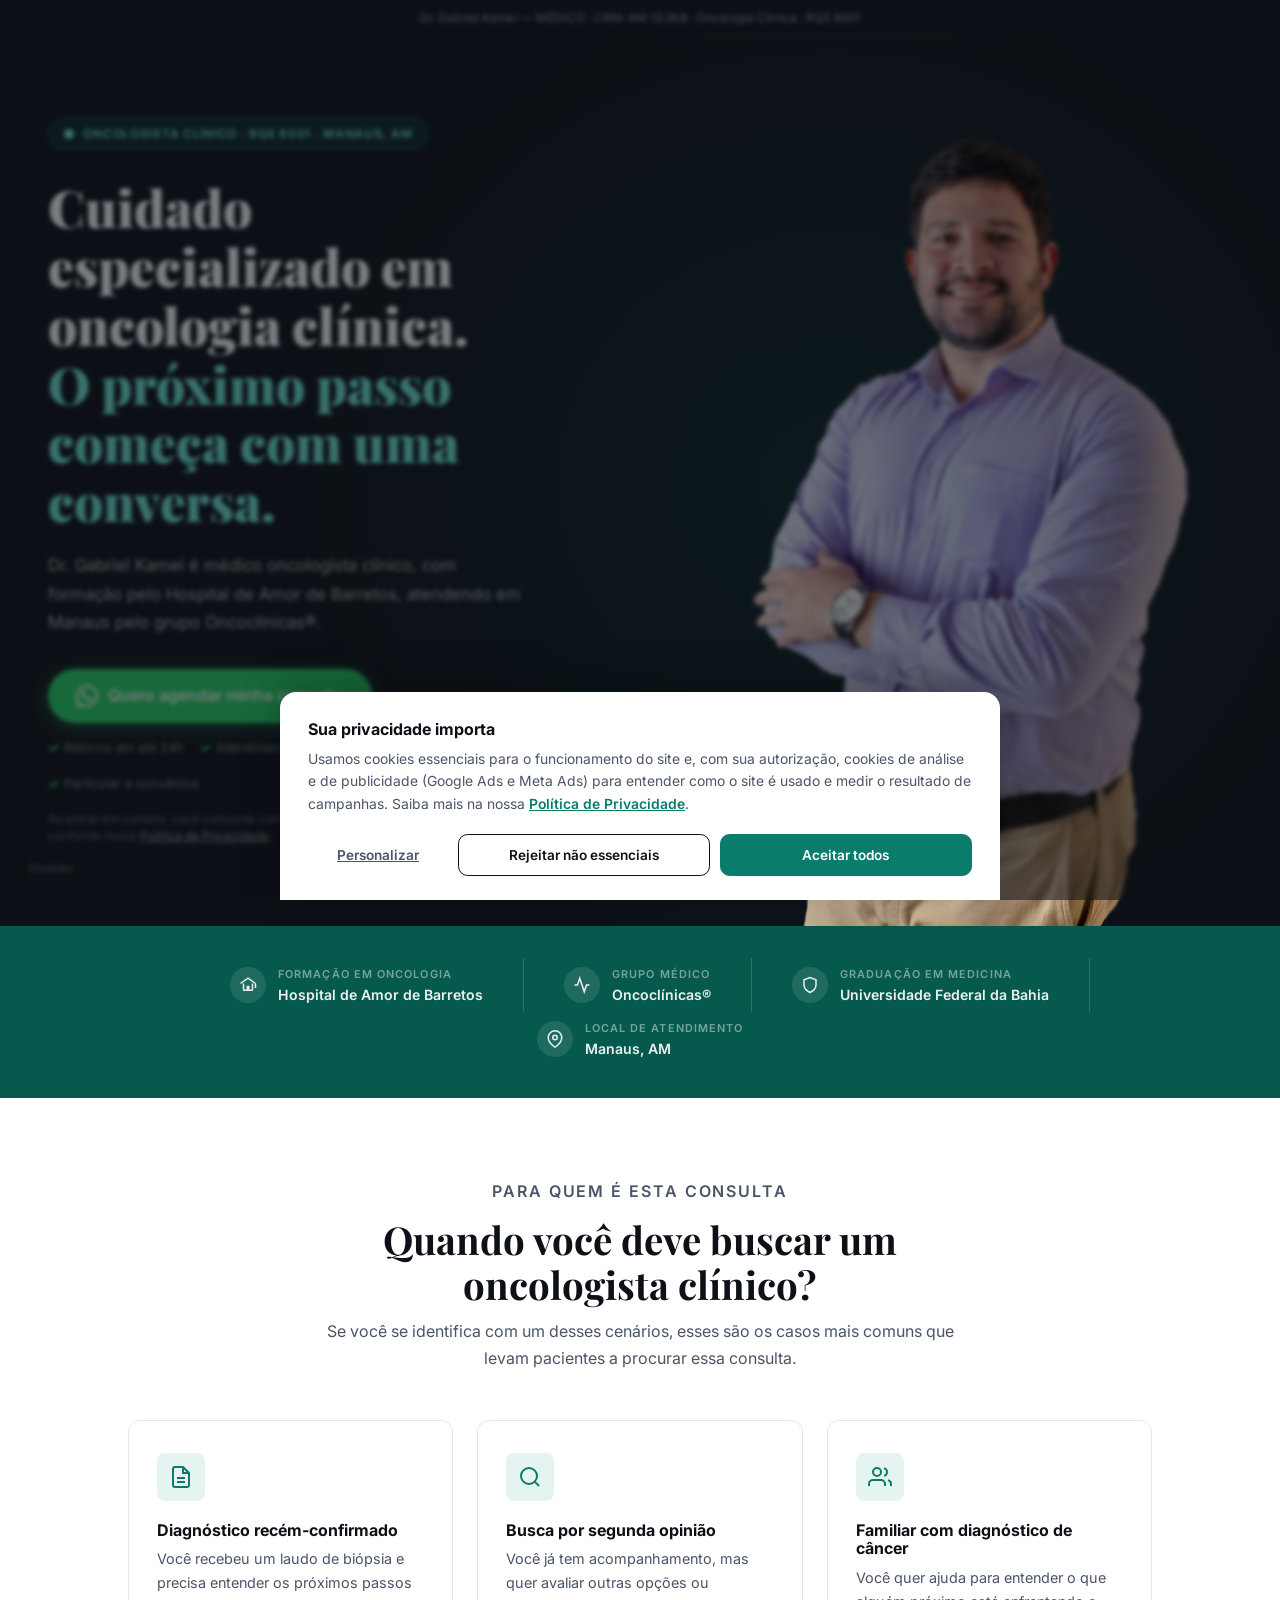
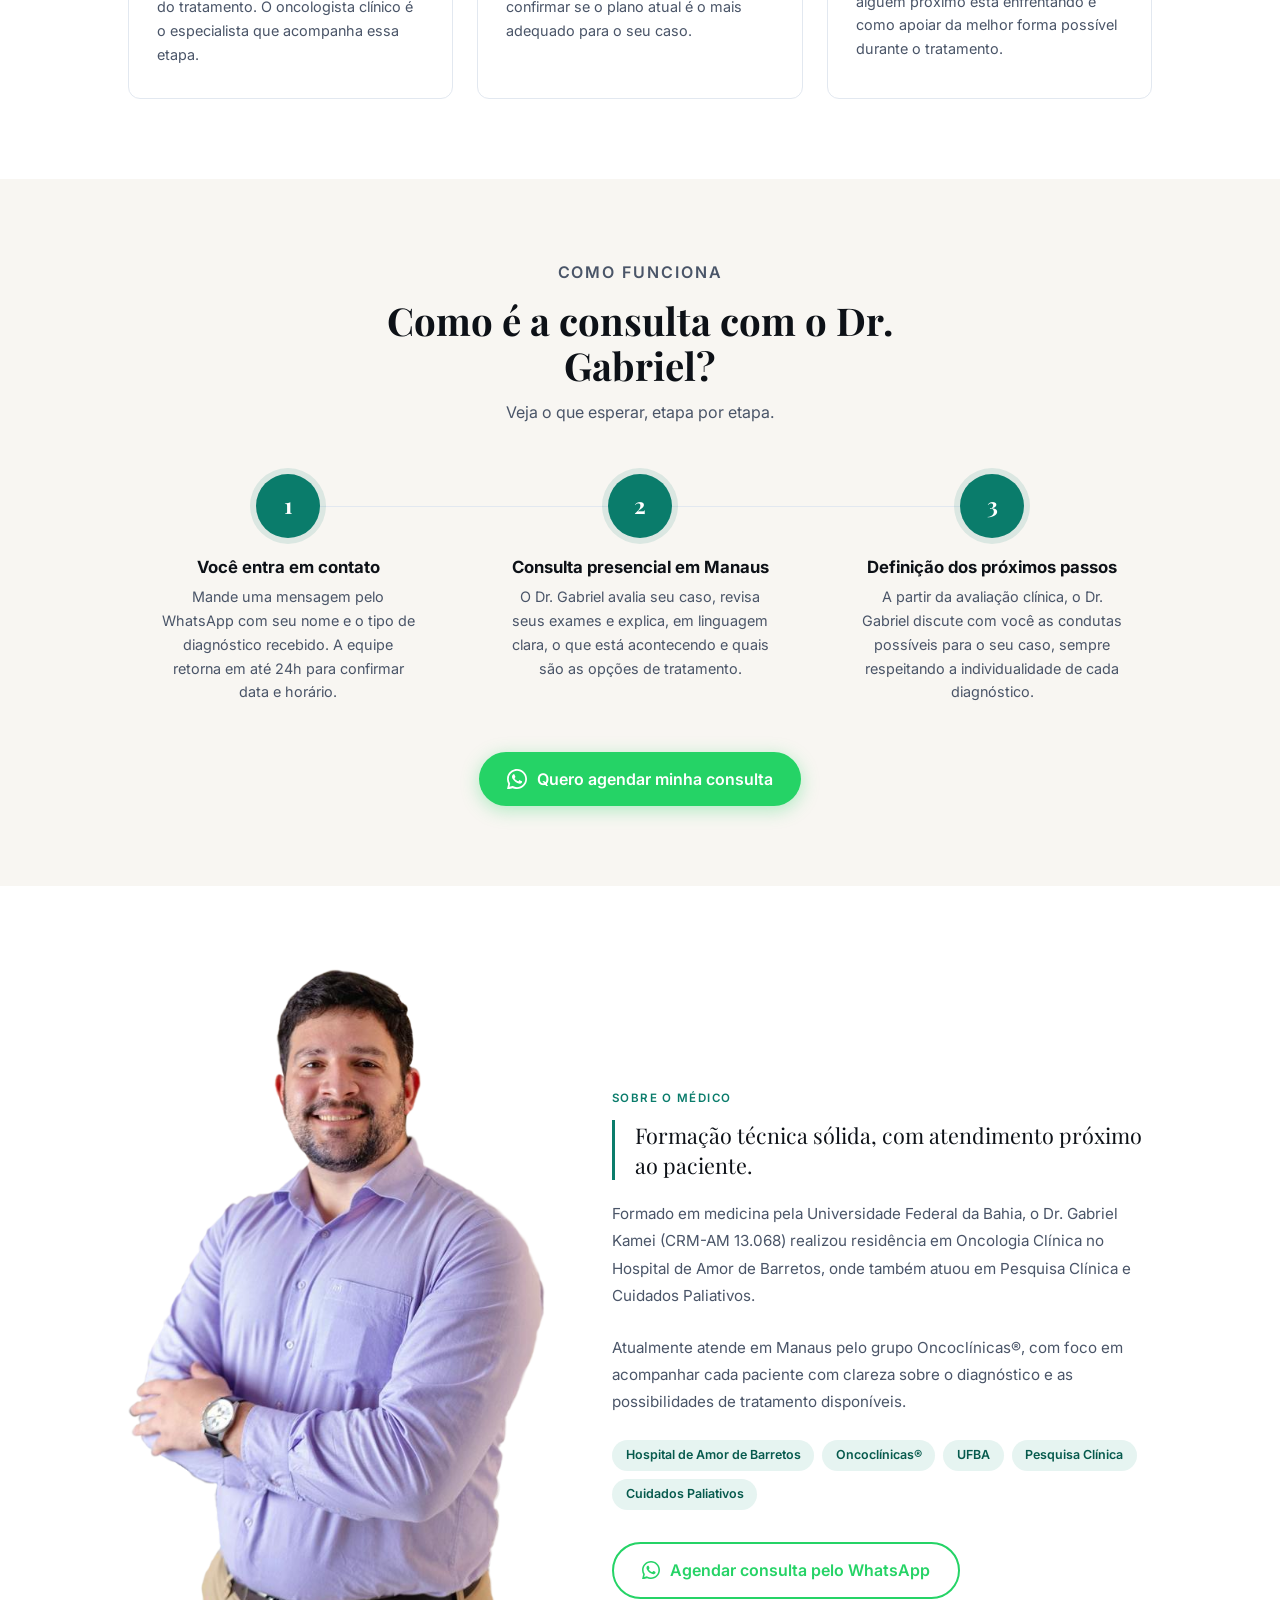
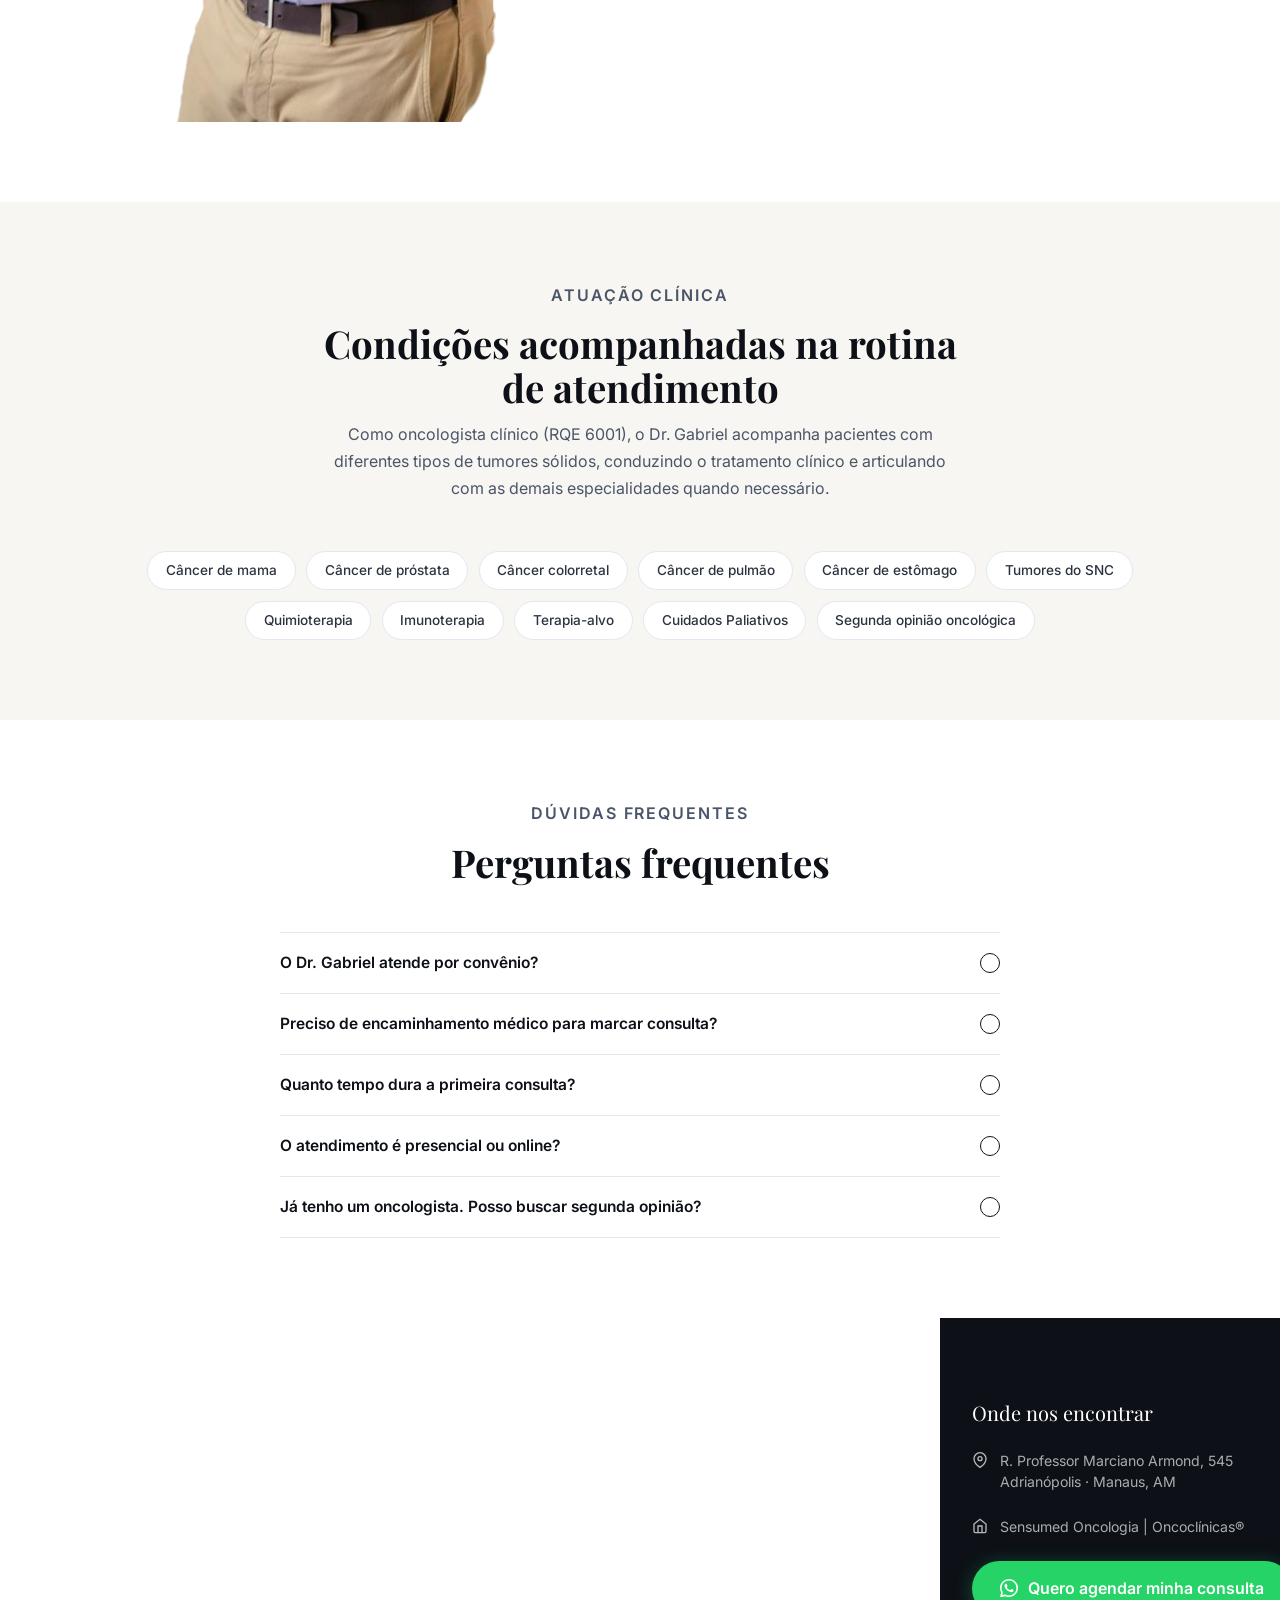
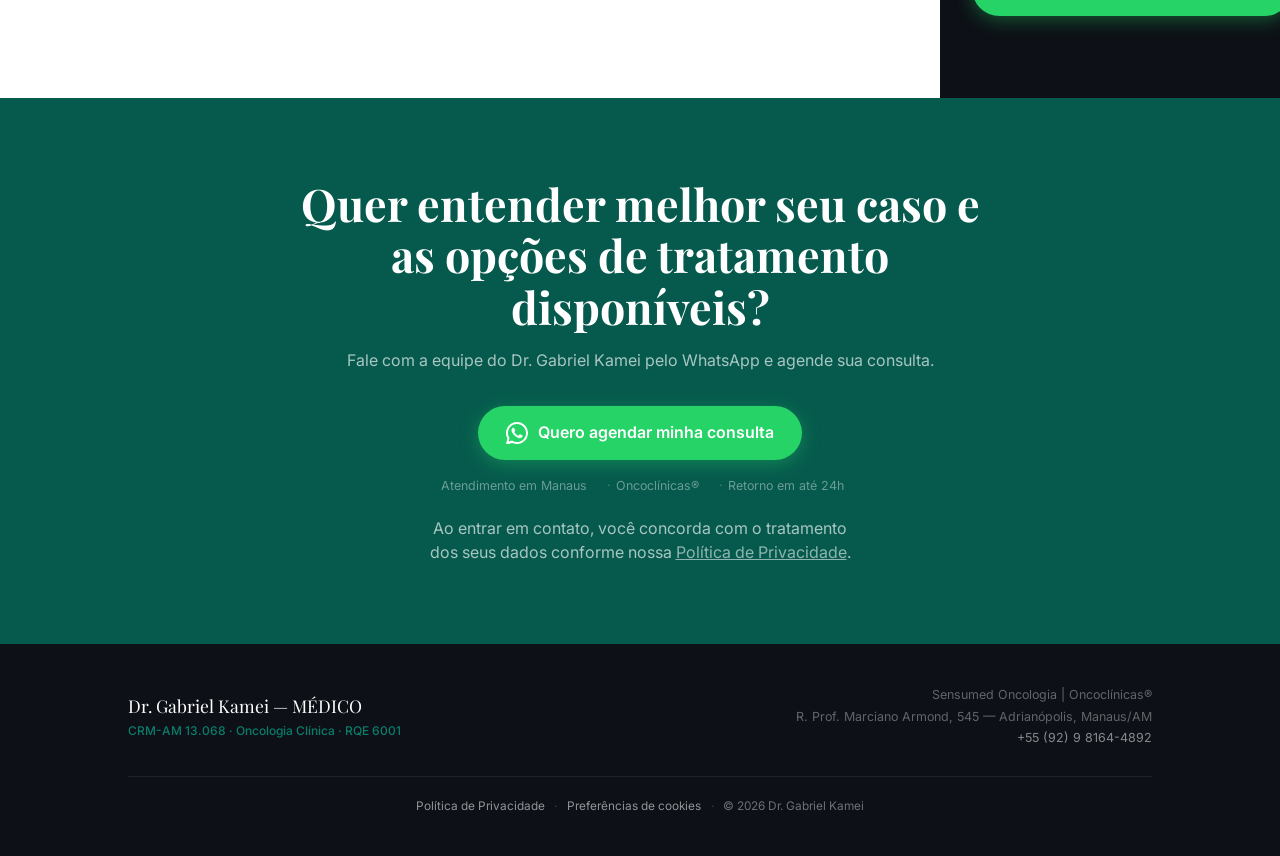
==== commit 201ca32e: "Update index.html Página atualizada para a nova versão" ====
--- a/index.html
+++ b/index.html
@@ -1,381 +1,1225 @@
 <!DOCTYPE html>
-<!--[if lt IE 9 ]><html class="no-js oldie" lang="en"> <![endif]-->
-<!--[if IE 9 ]><html class="no-js oldie ie9" lang="en"> <![endif]-->
-<!--[if (gte IE 9)|!(IE)]><!-->
-<html class="no-js" lang="en">
-<!--<![endif]-->
-
+<html lang="pt-BR">
 <head>
-
-    <!--- basic page needs
-    ================================================== -->
-    <meta charset="utf-8">
-    <title>Gabriel Kamei - Oncologista clínico</title>
-    <!-- SEO -->
-    <meta name="description" content="Especialista em tratamento de tumores sólidos de órgãos como mama, prostáta, intestino, pulmão, estômago, sistema nervoso central.">
-    <meta name="keywords" content="Gabriel Kamei, Oncologista, oncologia clinica, imunoterapia, hormonoterapia, tratamento cancer, Manaus, Amazonas">
-    <meta name="author" content="Gabriel Kamei">
-
-    <!-- Rich Preview 
-    ================================================== -->
-    <meta property="og:title" content="Gabriel Kamei">
-    <meta property="og:type" content="website">
-    <meta property="og:description" content="Tratamento de câncer em Manaus.">
-    <meta property="og:image"            itemprop="image" content="https://gabrielkameionco.github.io/images/oncologia-sensumed.jpg">
-    <meta property="og:image:secure_url" itemprop="image" content="https://gabrielkameionco.github.io/images/oncologia-sensumed.jpg">
-    <link itemprop="thumbnailUrl" href="https://gabrielkameionco.github.io/images/oncologia-sensumed.jpg">
-
-    <!-- mobile specific metas
-    ================================================== -->
-    <meta name="viewport" content="width=device-width, initial-scale=1">
-    <!-- CSS
-    ================================================== -->
-    <link rel="stylesheet" href="css/base.css">
-    <link rel="stylesheet" href="css/vendor.css">
-    <link rel="stylesheet" href="css/main.css">
-    <link rel="stylesheet" href="css/timbo.css">
-
-    <!-- Font Awesome 5.5.0 -->
-    <link rel="stylesheet" href="https://use.fontawesome.com/releases/v5.5.0/css/all.css" integrity="sha384-B4dIYHKNBt8Bc12p+WXckhzcICo0wtJAoU8YZTY5qE0Id1GSseTk6S+L3BlXeVIU" crossorigin="anonymous">
-
-    <!-- script
-    ================================================== -->
-    <script src="js/modernizr.js"></script>
-    <script src="js/pace.min.js"></script>
-
-    <!-- favicons
-    ================================================== -->
-    <link rel="icon" href="images/oncologia-sensumed-logo-100.png" type="image/x-icon">
-
-    <!-- Google tag (gtag.js) -->
-    <script async src="https://www.googletagmanager.com/gtag/js?id=AW-16724608901">
-    </script>
-    <script>
-        window.dataLayer = window.dataLayer || [];
-        function gtag(){dataLayer.push(arguments);}
-        gtag('js', new Date());
-
-        gtag('config', 'AW-16724608901');
-    </script>
+  <meta charset="UTF-8" />
+  <!-- Google Tag Manager — carregamento condicionado ao consentimento (LGPD) -->
+  <!-- O container só é injetado pela função gtmLoad(), chamada após consentimento do usuário. -->
+  <script>
+    window.dataLayer = window.dataLayer || [];
+    function gtagConsentDefault() {
+      window.dataLayer.push({
+        'event': 'default_consent',
+        'analytics_storage': 'denied',
+        'ad_storage': 'denied',
+        'ad_user_data': 'denied',
+        'ad_personalization': 'denied'
+      });
+    }
+    gtagConsentDefault();
+
+    function gtmLoad() {
+      if (window.__gtmLoaded) return;
+      window.__gtmLoaded = true;
+      (function(w,d,s,l,i){w[l]=w[l]||[];w[l].push({'gtm.start':
+      new Date().getTime(),event:'gtm.js'});var f=d.getElementsByTagName(s)[0],
+      j=d.createElement(s),dl=l!='dataLayer'?'&l='+l:'';j.async=true;j.src=
+      'https://www.googletagmanager.com/gtm.js?id='+i+dl;f.parentNode.insertBefore(j,f);
+      })(window,document,'script','dataLayer','GTM-TZPXJ5C2');
+    }
+  </script>
+  <!-- End Google Tag Manager -->
+  <meta name="viewport" content="width=device-width, initial-scale=1.0" />
+  <title>Dr. Gabriel Kamei — MÉDICO · Oncologia Clínica em Manaus</title>
+  <meta name="description" content="Dr. Gabriel Kamei, MÉDICO CRM-AM 13.068, atua em Oncologia Clínica. Formação pelo Hospital de Amor de Barretos. Atendimento em Manaus pelo grupo Oncoclínicas®." />
+  <meta property="og:title" content="Dr. Gabriel Kamei — MÉDICO · Oncologia Clínica em Manaus" />
+  <meta property="og:description" content="Você recebeu um diagnóstico difícil. O próximo passo começa aqui. Agende sua consulta pelo WhatsApp." />
+  <meta property="og:image" content="https://gabrielkameionco.github.io/images/oncologia-sensumed.jpg" />
+  <meta property="og:type" content="website" />
+  <link rel="preconnect" href="https://fonts.googleapis.com" />
+  <link rel="preconnect" href="https://fonts.gstatic.com" crossorigin />
+  <link href="https://fonts.googleapis.com/css2?family=Playfair+Display:wght@700;900&family=Inter:wght@400;500;600&display=swap" rel="stylesheet" />
+  <style>
+    *, *::before, *::after { box-sizing: border-box; margin: 0; padding: 0; }
+
+    :root {
+      --ink:       #0D1117;
+      --ink-soft:  #2C3340;
+      --slate:     #4A5568;
+      --line:      #E2E8F0;
+      --cream:     #F8F6F2;
+      --white:     #FFFFFF;
+      --teal:      #0A7C6B;
+      --teal-dark: #065A4D;
+      --teal-pale: #E6F4F1;
+      --wa-green:  #25D366;
+      --wa-dark:   #1DAE54;
+      --r:         0.75rem;
+    }
+
+    html { scroll-behavior: smooth; }
+
+    body {
+      font-family: 'Inter', sans-serif;
+      color: var(--ink);
+      background: var(--white);
+      line-height: 1.6;
+      -webkit-font-smoothing: antialiased;
+    }
+
+    h1, h2, h3 { font-family: 'Playfair Display', serif; line-height: 1.15; }
+    img { max-width: 100%; display: block; }
+
+    /* ── UTILITY ── */
+    /* FIX 1: padding lateral aumentado de 1.5rem para 2.5rem em mobile e 3rem em desktop */
+    .container { max-width: 1120px; margin: 0 auto; padding: 0 3rem; }
+
+    .eyebrow {
+      font-size: 0.72rem;
+      font-weight: 600;
+      letter-spacing: 0.12em;
+      text-transform: uppercase;
+      color: var(--teal);
+      margin-bottom: 0.75rem;
+    }
+
+    /* ── WA ICON SVG shared ── */
+    .wa-svg { flex-shrink: 0; }
+
+    /* ── WA BUTTON ── */
+    .btn-wa {
+      display: inline-flex;
+      align-items: center;
+      gap: 0.6rem;
+      background: var(--wa-green);
+      color: #fff;
+      font-family: 'Inter', sans-serif;
+      font-size: 1rem;
+      font-weight: 600;
+      padding: 0.9rem 1.75rem;
+      border-radius: 3rem;
+      text-decoration: none;
+      transition: background 0.2s, transform 0.15s;
+      box-shadow: 0 4px 18px rgba(37,211,102,0.35);
+      white-space: nowrap;
+    }
+    .btn-wa:hover { background: var(--wa-dark); transform: translateY(-2px); }
+
+    .btn-wa-outline {
+      display: inline-flex;
+      align-items: center;
+      gap: 0.6rem;
+      background: transparent;
+      color: var(--wa-green);
+      font-family: 'Inter', sans-serif;
+      font-size: 1rem;
+      font-weight: 600;
+      padding: 0.85rem 1.75rem;
+      border-radius: 3rem;
+      border: 2px solid var(--wa-green);
+      text-decoration: none;
+      transition: all 0.2s;
+    }
+    .btn-wa-outline:hover { background: var(--wa-green); color: #fff; }
+
+    /* ── FLOATING WA — hidden by default, shown via JS after scroll ── */
+    /* FIX 2 & 3: botão flutuante para mobile (centro-baixo) e desktop (canto direito),
+       ambos surgem após scroll, eliminando a briga com o botão do hero */
+    .float-wa {
+      position: fixed;
+      z-index: 999;
+      opacity: 0;
+      pointer-events: none;
+      transition: opacity 0.3s, transform 0.3s;
+      transform: translateY(8px);
+    }
+    .float-wa.visible {
+      opacity: 1;
+      pointer-events: auto;
+      transform: translateY(0);
+    }
+    /* Mobile: barra centralizada na base */
+    @media (max-width: 900px) {
+      .float-wa {
+        bottom: 1.25rem;
+        left: 50%;
+        transform: translateX(-50%) translateY(8px);
+      }
+      .float-wa.visible {
+        transform: translateX(-50%) translateY(0);
+      }
+    }
+    /* Desktop: fab no canto inferior direito, apenas ícone + texto curto */
+    @media (min-width: 901px) {
+      .float-wa {
+        bottom: 2rem;
+        right: 2rem;
+        border-radius: 3rem;
+      }
+    }
+
+    /* ── CFM COMPLIANCE BAR ── */
+    .cfm-bar {
+      background: var(--ink);
+      padding: 0.55rem 0;
+      border-bottom: 1px solid rgba(255,255,255,0.08);
+    }
+    .cfm-bar-inner {
+      font-size: 0.74rem;
+      color: rgba(255,255,255,0.55);
+      text-align: center;
+      letter-spacing: 0.01em;
+    }
+
+    /* ── HERO ── */
+    .hero {
+      background: var(--ink);
+      min-height: 92vh;
+      display: grid;
+      grid-template-columns: 1fr 1fr;
+      align-items: center;
+      gap: 3rem;
+      padding: 5rem 0 0;
+      overflow: hidden;
+      position: relative;
+    }
+    .hero::before {
+      content: '';
+      position: absolute;
+      inset: 0;
+      background: radial-gradient(ellipse 60% 80% at 65% 50%, rgba(10,124,107,0.18) 0%, transparent 70%);
+      pointer-events: none;
+    }
+    .hero-text { position: relative; z-index: 1; padding-bottom: 5rem; }
+
+    .hero-badge {
+      display: inline-flex;
+      align-items: center;
+      gap: 0.5rem;
+      background: rgba(10,124,107,0.2);
+      border: 1px solid rgba(10,124,107,0.5);
+      border-radius: 2rem;
+      padding: 0.35rem 0.9rem;
+      font-size: 0.75rem;
+      font-weight: 600;
+      color: #6EE7D5;
+      margin-bottom: 1.75rem;
+      letter-spacing: 0.06em;
+      text-transform: uppercase;
+    }
+    .hero h1 {
+      font-size: clamp(2.1rem, 4vw, 3.2rem);
+      color: var(--white);
+      margin-bottom: 1.25rem;
+      font-weight: 900;
+    }
+    .hero h1 em { font-style: normal; color: #6EE7D5; }
+    .hero-sub {
+      font-size: 1.05rem;
+      color: rgba(255,255,255,0.65);
+      max-width: 480px;
+      margin-bottom: 2rem;
+      line-height: 1.7;
+    }
+    .hero-micro {
+      margin-top: 0.9rem;
+      font-size: 0.8rem;
+      color: rgba(255,255,255,0.45);
+      display: flex;
+      align-items: center;
+      gap: 1rem;
+      flex-wrap: wrap;
+    }
+    .hero-micro span { display: flex; align-items: center; gap: 0.3rem; }
+    .hero-micro span::before { content: '✓'; color: var(--wa-green); font-weight: 700; }
+
+    .consent-note {
+      margin-top: 1rem;
+      font-size: 0.74rem;
+      color: rgba(255,255,255,0.35);
+      max-width: 440px;
+      line-height: 1.5;
+    }
+    .consent-note a { color: rgba(255,255,255,0.55); text-decoration: underline; }
+    .consent-note a:hover { color: var(--teal); }
+
+    .hero-img-wrap {
+      position: relative;
+      align-self: flex-end;
+      display: flex;
+      justify-content: center;
+    }
+    .hero-img-wrap img {
+      width: 100%;
+      max-width: 440px;
+      object-fit: cover;
+      object-position: top center;
+      display: block;
+      filter: brightness(0.93) contrast(1.05);
+    }
+    .hero-img-placeholder {
+      width: 100%;
+      max-width: 440px;
+      height: 520px;
+      background: linear-gradient(160deg, #1a2a38 0%, #0D1117 100%);
+      border-radius: 1rem 1rem 0 0;
+      display: flex;
+      flex-direction: column;
+      align-items: center;
+      justify-content: center;
+      gap: 1rem;
+      color: rgba(255,255,255,0.3);
+      font-size: 0.85rem;
+      text-align: center;
+      border: 1px dashed rgba(255,255,255,0.12);
+    }
+    .hero-img-placeholder svg { opacity: 0.3; }
+
+    /* ── AUTHORITY BAR — FIX 5: reformulada com rótulos contextuais ── */
+    .auth-bar {
+      background: var(--teal-dark);
+      padding: 2rem 0;
+    }
+    .auth-bar-inner {
+      display: flex;
+      align-items: stretch;
+      justify-content: center;
+      gap: 0;
+      flex-wrap: wrap;
+    }
+    .auth-item {
+      display: flex;
+      align-items: center;
+      gap: 0.75rem;
+      padding: 0.5rem 2.5rem;
+      border-right: 1px solid rgba(255,255,255,0.15);
+    }
+    .auth-item:last-child { border-right: none; }
+    .auth-icon {
+      width: 36px;
+      height: 36px;
+      border-radius: 50%;
+      background: rgba(255,255,255,0.1);
+      display: flex;
+      align-items: center;
+      justify-content: center;
+      flex-shrink: 0;
+    }
+    .auth-icon svg { opacity: 0.9; }
+    .auth-text { display: flex; flex-direction: column; }
+    .auth-label {
+      font-size: 0.68rem;
+      font-weight: 600;
+      letter-spacing: 0.1em;
+      text-transform: uppercase;
+      color: rgba(255,255,255,0.45);
+      margin-bottom: 0.15rem;
+    }
+    .auth-value {
+      font-size: 0.88rem;
+      font-weight: 600;
+      color: rgba(255,255,255,0.92);
+      line-height: 1.3;
+    }
+
+    /* ── SECTIONS shared ── */
+    section { padding: 5rem 0; }
+    section.alt { background: var(--cream); }
+    .section-header { max-width: 640px; margin: 0 auto 3rem; text-align: center; }
+    .section-header h2 { font-size: clamp(1.8rem, 3vw, 2.4rem); color: var(--ink); margin-bottom: 0.75rem; }
+    .section-header p { color: var(--slate); font-size: 1rem; line-height: 1.7; }
+
+    /* ── FOR WHO ── */
+    .cards-3 { display: grid; grid-template-columns: repeat(3, 1fr); gap: 1.5rem; }
+    .card {
+      background: var(--white);
+      border: 1px solid var(--line);
+      border-radius: var(--r);
+      padding: 2rem 1.75rem;
+      transition: box-shadow 0.2s, transform 0.2s;
+    }
+    .card:hover { box-shadow: 0 8px 32px rgba(0,0,0,0.08); transform: translateY(-3px); }
+    .card-icon {
+      width: 48px; height: 48px;
+      border-radius: 0.5rem;
+      background: var(--teal-pale);
+      display: flex; align-items: center; justify-content: center;
+      margin-bottom: 1.25rem;
+    }
+    .card-icon svg { color: var(--teal); }
+    .card h3 { font-family: 'Inter', sans-serif; font-size: 1rem; font-weight: 700; margin-bottom: 0.5rem; color: var(--ink); }
+    .card p { font-size: 0.9rem; color: var(--slate); line-height: 1.65; }
+
+    /* ── HOW IT WORKS ── */
+    .steps { display: grid; grid-template-columns: repeat(3, 1fr); gap: 2rem; position: relative; }
+    .steps::before {
+      content: '';
+      position: absolute;
+      top: 2rem;
+      left: calc(16.67% + 1rem);
+      right: calc(16.67% + 1rem);
+      height: 1px;
+      background: var(--line);
+      z-index: 0;
+    }
+    .step { text-align: center; position: relative; z-index: 1; }
+    .step-num {
+      width: 4rem; height: 4rem;
+      border-radius: 50%;
+      background: var(--teal);
+      color: #fff;
+      font-size: 1.4rem; font-weight: 700;
+      font-family: 'Playfair Display', serif;
+      display: flex; align-items: center; justify-content: center;
+      margin: 0 auto 1.25rem;
+      box-shadow: 0 0 0 6px rgba(10,124,107,0.12);
+    }
+    .step h3 { font-size: 1.05rem; font-weight: 700; font-family: 'Inter', sans-serif; margin-bottom: 0.5rem; color: var(--ink); }
+    .step p { font-size: 0.9rem; color: var(--slate); line-height: 1.65; max-width: 260px; margin: 0 auto; }
+
+    /* ── ABOUT ── */
+    .about-grid { display: grid; grid-template-columns: 420px 1fr; gap: 4rem; align-items: center; }
+    .about-img { border-radius: 1rem; overflow: hidden; }
+    .about-img img { width: 100%; object-fit: cover; object-position: top; display: block; }
+    .about-img-placeholder {
+      width: 100%; height: 480px;
+      background: linear-gradient(160deg, #e8f0f5 0%, #d4e5ec 100%);
+      display: flex; flex-direction: column; align-items: center; justify-content: center;
+      gap: 0.75rem; color: var(--slate); font-size: 0.85rem; text-align: center;
+      border: 2px dashed var(--line); border-radius: 1rem;
+    }
+    .about-pull {
+      font-size: 1.35rem;
+      font-family: 'Playfair Display', serif;
+      color: var(--ink);
+      line-height: 1.4;
+      margin-bottom: 1.25rem;
+      padding-left: 1.25rem;
+      border-left: 3px solid var(--teal);
+    }
+    .about-text { color: var(--slate); font-size: 0.95rem; line-height: 1.8; margin-bottom: 1.5rem; }
+    .about-tags { display: flex; flex-wrap: wrap; gap: 0.5rem; margin-bottom: 2rem; }
+    .tag {
+      background: var(--teal-pale);
+      color: var(--teal-dark);
+      font-size: 0.78rem; font-weight: 600;
+      padding: 0.35rem 0.85rem;
+      border-radius: 2rem;
+    }
+
+    /* ── SPECIALTIES ── */
+    .spec-grid { display: flex; flex-wrap: wrap; gap: 0.65rem; justify-content: center; }
+    .spec-chip {
+      background: var(--white);
+      border: 1.5px solid var(--line);
+      border-radius: 2rem;
+      padding: 0.5rem 1.1rem;
+      font-size: 0.85rem; font-weight: 500;
+      color: var(--ink-soft);
+      transition: all 0.18s;
+    }
+    .spec-chip:hover { border-color: var(--teal); color: var(--teal); background: var(--teal-pale); }
+
+    /* ── MAP — FIX 6 ── */
+    .map-section { padding: 0; }
+    .map-wrapper {
+      display: grid;
+      grid-template-columns: 1fr 340px;
+      height: 380px;
+    }
+    .map-wrapper iframe {
+      width: 100%;
+      height: 100%;
+      border: none;
+      display: block;
+    }
+    .map-info {
+      background: var(--ink);
+      padding: 2.5rem 2rem;
+      display: flex;
+      flex-direction: column;
+      justify-content: center;
+      gap: 1.5rem;
+    }
+    .map-info-title {
+      font-family: 'Playfair Display', serif;
+      font-size: 1.25rem;
+      color: var(--white);
+      line-height: 1.3;
+    }
+    .map-detail {
+      display: flex;
+      align-items: flex-start;
+      gap: 0.75rem;
+      font-size: 0.88rem;
+      color: rgba(255,255,255,0.65);
+      line-height: 1.5;
+    }
+    .map-detail svg { flex-shrink: 0; margin-top: 2px; opacity: 0.7; }
+
+    /* ── FAQ ── */
+    .faq-list { max-width: 720px; margin: 0 auto; }
+    .faq-item { border-bottom: 1px solid var(--line); }
+    .faq-item:first-child { border-top: 1px solid var(--line); }
+    .faq-q {
+      width: 100%; background: none; border: none; text-align: left;
+      padding: 1.25rem 0;
+      font-family: 'Inter', sans-serif; font-size: 0.97rem; font-weight: 600;
+      color: var(--ink); cursor: pointer;
+      display: flex; justify-content: space-between; align-items: center; gap: 1rem;
+    }
+    .faq-q:hover { color: var(--teal); }
+    .faq-icon {
+      flex-shrink: 0; width: 20px; height: 20px; border-radius: 50%;
+      border: 1.5px solid currentColor;
+      display: flex; align-items: center; justify-content: center;
+      transition: transform 0.2s;
+    }
+    .faq-item.open .faq-icon { transform: rotate(45deg); }
+    .faq-a { display: none; padding-bottom: 1.25rem; font-size: 0.9rem; color: var(--slate); line-height: 1.75; }
+    .faq-item.open .faq-a { display: block; }
+
+    /* ── FINAL CTA ── */
+    .cta-final { background: var(--teal-dark); padding: 5rem 0; text-align: center; }
+    .cta-final h2 {
+      font-size: clamp(1.9rem, 3.5vw, 2.8rem);
+      color: var(--white);
+      max-width: 680px;
+      margin: 0 auto 1rem;
+    }
+    .cta-final p { color: rgba(255,255,255,0.65); font-size: 1rem; margin-bottom: 2rem; }
+    .cta-final-micro {
+      margin-top: 1rem;
+      font-size: 0.78rem;
+      color: rgba(255,255,255,0.4);
+      display: flex; align-items: center; justify-content: center;
+      gap: 1.25rem; flex-wrap: wrap;
+    }
+    .cta-final-micro span { display: flex; align-items: center; gap: 0.3rem; }
+    .cta-final-micro span::before { content: '·'; color: rgba(255,255,255,0.25); }
+    .cta-final-micro span:first-child::before { content: ''; }
+
+    /* ── COOKIE BANNER (LGPD) ── */
+    .cookie-overlay {
+      position: fixed;
+      inset: 0;
+      background: rgba(13,17,23,0.55);
+      backdrop-filter: blur(2px);
+      z-index: 1100;
+      display: flex;
+      align-items: flex-end;
+      justify-content: center;
+      opacity: 0;
+      pointer-events: none;
+      transition: opacity 0.25s;
+    }
+    .cookie-overlay.visible { opacity: 1; pointer-events: auto; }
+
+    .cookie-banner {
+      background: var(--white);
+      border-radius: 1rem 1rem 0 0;
+      max-width: 720px;
+      width: 100%;
+      padding: 1.75rem 1.75rem 1.5rem;
+      box-shadow: 0 -8px 40px rgba(0,0,0,0.25);
+      transform: translateY(12px);
+      transition: transform 0.25s;
+    }
+    .cookie-overlay.visible .cookie-banner { transform: translateY(0); }
+
+    .cookie-banner h3 {
+      font-family: 'Inter', sans-serif;
+      font-size: 1rem;
+      font-weight: 700;
+      color: var(--ink);
+      margin-bottom: 0.6rem;
+    }
+    .cookie-banner p {
+      font-size: 0.87rem;
+      color: var(--slate);
+      line-height: 1.65;
+      margin-bottom: 1.1rem;
+    }
+    .cookie-banner p a { color: var(--teal); font-weight: 600; text-decoration: underline; }
+
+    .cookie-prefs {
+      display: none;
+      border-top: 1px solid var(--line);
+      padding-top: 1rem;
+      margin-bottom: 1rem;
+    }
+    .cookie-prefs.open { display: block; }
+    .cookie-pref-row {
+      display: flex;
+      align-items: flex-start;
+      justify-content: space-between;
+      gap: 1rem;
+      padding: 0.7rem 0;
+      border-bottom: 1px solid var(--line);
+    }
+    .cookie-pref-row:last-child { border-bottom: none; }
+    .cookie-pref-text strong { display: block; font-size: 0.85rem; color: var(--ink); margin-bottom: 0.2rem; }
+    .cookie-pref-text span { font-size: 0.78rem; color: var(--slate); line-height: 1.5; }
+
+    .switch { position: relative; flex-shrink: 0; width: 42px; height: 24px; }
+    .switch input { opacity: 0; width: 0; height: 0; }
+    .switch-track {
+      position: absolute; inset: 0; cursor: pointer;
+      background: var(--line); border-radius: 2rem; transition: background 0.2s;
+    }
+    .switch-track::before {
+      content: ''; position: absolute; width: 18px; height: 18px;
+      left: 3px; bottom: 3px; background: #fff; border-radius: 50%; transition: transform 0.2s;
+      box-shadow: 0 1px 3px rgba(0,0,0,0.25);
+    }
+    .switch input:checked + .switch-track { background: var(--teal); }
+    .switch input:checked + .switch-track::before { transform: translateX(18px); }
+    .switch input:disabled + .switch-track { background: var(--slate); opacity: 0.5; cursor: not-allowed; }
+
+    .cookie-actions { display: flex; flex-wrap: wrap; gap: 0.6rem; }
+    .cookie-btn {
+      flex: 1;
+      min-width: 140px;
+      padding: 0.75rem 1rem;
+      border-radius: 0.6rem;
+      font-family: 'Inter', sans-serif;
+      font-size: 0.85rem;
+      font-weight: 600;
+      cursor: pointer;
+      border: 1.5px solid var(--ink);
+      background: var(--white);
+      color: var(--ink);
+      transition: all 0.15s;
+    }
+    .cookie-btn:hover { background: var(--cream); }
+    .cookie-btn.primary { background: var(--teal); border-color: var(--teal); color: #fff; }
+    .cookie-btn.primary:hover { background: var(--teal-dark); }
+    .cookie-btn.text {
+      flex: 0;
+      border: none;
+      background: none;
+      text-decoration: underline;
+      color: var(--slate);
+    }
+
+    .cookie-settings-link {
+      position: fixed;
+      bottom: 1rem;
+      left: 1rem;
+      z-index: 900;
+      background: var(--ink);
+      color: rgba(255,255,255,0.7);
+      font-size: 0.7rem;
+      padding: 0.4rem 0.8rem;
+      border-radius: 2rem;
+      text-decoration: none;
+      opacity: 0.6;
+      transition: opacity 0.2s;
+    }
+    .cookie-settings-link:hover { opacity: 1; }
+
+    @media (max-width: 600px) {
+      .cookie-banner { padding: 1.5rem 1.25rem 1.25rem; }
+      .cookie-actions { flex-direction: column; }
+      .cookie-btn { min-width: 0; }
+      .cookie-settings-link { bottom: 0.75rem; left: 0.75rem; font-size: 0.65rem; }
+    }
+
+    /* ── FOOTER ── */
+    footer { background: var(--ink); padding: 2.5rem 0; }
+    .footer-inner {
+      display: flex; align-items: center; justify-content: space-between;
+      flex-wrap: wrap; gap: 1rem;
+    }
+    .footer-name { font-family: 'Playfair Display', serif; font-size: 1.1rem; color: var(--white); }
+    .footer-name span { color: var(--teal); font-size: 0.75rem; font-family: 'Inter', sans-serif; display: block; font-weight: 500; }
+    .footer-info { font-size: 0.78rem; color: rgba(255,255,255,0.35); text-align: right; line-height: 1.7; }
+    .footer-info a { color: rgba(255,255,255,0.5); text-decoration: none; }
+
+    .footer-legal {
+      margin-top: 1.75rem;
+      padding-top: 1.25rem;
+      border-top: 1px solid rgba(255,255,255,0.08);
+      display: flex;
+      align-items: center;
+      justify-content: center;
+      gap: 0.6rem;
+      flex-wrap: wrap;
+      font-size: 0.74rem;
+      color: rgba(255,255,255,0.4);
+    }
+    .footer-legal a, .footer-legal-btn {
+      color: rgba(255,255,255,0.55);
+      text-decoration: none;
+      background: none;
+      border: none;
+      font-size: 0.74rem;
+      cursor: pointer;
+      font-family: 'Inter', sans-serif;
+    }
+    .footer-legal a:hover, .footer-legal-btn:hover { color: var(--teal); text-decoration: underline; }
+    .footer-legal-divider { color: rgba(255,255,255,0.2); }
+
+    /* ── RESPONSIVE ── */
+    @media (max-width: 900px) {
+      .container { padding: 0 1.25rem; } /* FIX 1 mobile: margem mais contida mas presente */
+      .hero { grid-template-columns: 1fr; padding: 4rem 0 0; min-height: auto; }
+      .hero-text { padding: 0 0 2rem; }
+      .hero-img-wrap { justify-content: center; }
+      .hero-img-wrap img, .hero-img-placeholder { max-width: 340px; height: 380px; border-radius: 1rem; }
+      .cards-3, .steps { grid-template-columns: 1fr; }
+      .steps::before { display: none; }
+      .about-grid { grid-template-columns: 1fr; }
+      .about-img { max-width: 400px; margin: 0 auto; }
+      .auth-bar-inner { flex-direction: column; align-items: flex-start; gap: 1rem; padding: 0 1.25rem; }
+      .auth-item { border-right: none; border-bottom: 1px solid rgba(255,255,255,0.1); padding: 0.75rem 0; width: 100%; }
+      .auth-item:last-child { border-bottom: none; }
+      .map-wrapper { grid-template-columns: 1fr; height: auto; }
+      .map-wrapper iframe { height: 280px; }
+      .map-info { padding: 1.75rem 1.25rem; }
+      .footer-inner { flex-direction: column; align-items: flex-start; }
+      .footer-info { text-align: left; }
+      body { padding-bottom: 5rem; }
+    }
+
+    @media (max-width: 600px) {
+      section { padding: 3.5rem 0; }
+      .hero h1 { font-size: 1.9rem; }
+    }
+  </style>
 </head>
-
-<body id="top">
-
-    <!-- header
-    ================================================== -->
-    <header class="s-header">
-
-        <div class="header-logo">
-            <a class="site-logo" href="index.html">
-                <img data-aos="fade-up" src="images/oncologia-sensumed-logo-100.png" alt="Homepage">
-            </a>
-        </div>
-
-        <nav class="header-nav">
-
-            <a href="#0" class="header-nav__close" title="close"><span>Close</span></a>
-
-            <div class="header-nav__content">
-                <h3>Menu</h3>
-                
-                <ul class="header-nav__list">
-                    <li class="current"><a class="smoothscroll"  href="#home" title="home">Home</a></li>
-                    <li><a class="smoothscroll"  href="#sobre" title="Minha trajetória">Minha trajetória</a></li>
-                    <li><a class="smoothscroll"  href="#especialidades" title="Especialidades">Especialidades</a></li>
-                    <li><a class="smoothscroll"  href="#contato" title="Contato">Contato</a></li>
-                </ul>
-    
-                <ul class="header-nav__social">
-                    <li>
-                        <a href="https://wa.me/5592981644892/"><i class="fab fa-whatsapp" aria-hidden="true"></i></a>
-                    </li>
-                    <li>
-                        <a href="https://www.instagram.com/gabitecan.onco"><i class="fab fa-instagram" aria-hidden="true"></i></a>
-                    </li>
-                    <li>
-                        <a href="https://www.linkedin.com/in/gabrielkameionco"><i class="fab fa-linkedin" aria-hidden="true"></i></a>
-                    </li>
-                    <li>
-                        <a href="https://sensumed.signa.health/#/home?step=local-type"><i class="fas fa-calendar" aria-hidden="true"></i></a>
-                    </li>
-                </ul>
-
-            </div> <!-- end header-nav__content -->
-
-        </nav>  <!-- end header-nav -->
-
-        <a class="header-menu-toggle" href="#0">
-            <span class="header-menu-text">Menu</span>
-            <span class="header-menu-icon"></span>
+<body>
+<!-- Google Tag Manager (noscript) -->
+<noscript><iframe src="https://www.googletagmanager.com/ns.html?id=GTM-TZPXJ5C2"
+height="0" width="0" style="display:none;visibility:hidden"></iframe></noscript>
+<!-- End Google Tag Manager (noscript) -->
+
+<!-- CFM COMPLIANCE BAR — identificação obrigatória conforme Art. 4º e 6º da Resolução CFM nº 2.336/2023 -->
+<div class="cfm-bar">
+  <div class="container cfm-bar-inner">
+    Dr. Gabriel Kamei — MÉDICO · CRM-AM 13.068 · Oncologia Clínica · RQE 6001
+  </div>
+</div>
+
+<!-- HERO (topbar removida — FIX 4) -->
+<section class="hero">
+  <div class="container" style="display:contents;">
+    <div class="hero-text container">
+      <div class="hero-badge">
+        <svg width="12" height="12" viewBox="0 0 12 12" fill="none"><circle cx="6" cy="6" r="5" fill="#6EE7D5"/></svg>
+        Oncologista Clínico · RQE 6001 · Manaus, AM
+      </div>
+      <h1>Cuidado especializado em oncologia clínica.<br/><em>O próximo passo começa com uma conversa.</em></h1>
+      <p class="hero-sub">Dr. Gabriel Kamei é médico oncologista clínico, com formação pelo Hospital de Amor de Barretos, atendendo em Manaus pelo grupo Oncoclínicas®.</p>
+      <a id="hero-cta" class="btn-wa"
+         href="https://wa.me/5592981644892?text=Ol%C3%A1%2C%20gostaria%20de%20agendar%20uma%20consulta%20com%20o%20Dr.%20Gabriel%20Kamei."
+         target="_blank" rel="noopener">
+        <svg class="wa-svg" width="22" height="22" viewBox="0 0 24 24" fill="currentColor"><path d="M17.472 14.382c-.297-.149-1.758-.867-2.03-.967-.273-.099-.471-.148-.67.15-.197.297-.767.966-.94 1.164-.173.199-.347.223-.644.075-.297-.15-1.255-.463-2.39-1.475-.883-.788-1.48-1.761-1.653-2.059-.173-.297-.018-.458.13-.606.134-.133.298-.347.446-.52.149-.174.198-.298.298-.497.099-.198.05-.371-.025-.52-.075-.149-.669-1.612-.916-2.207-.242-.579-.487-.5-.669-.51-.173-.008-.371-.01-.57-.01-.198 0-.52.074-.792.372-.272.297-1.04 1.016-1.04 2.479 0 1.462 1.065 2.875 1.213 3.074.149.198 2.096 3.2 5.077 4.487.709.306 1.262.489 1.694.625.712.227 1.36.195 1.871.118.571-.085 1.758-.719 2.006-1.413.248-.694.248-1.289.173-1.413-.074-.124-.272-.198-.57-.347z"/><path d="M12 0C5.373 0 0 5.373 0 12c0 2.127.558 4.126 1.532 5.857L.057 23.882a.5.5 0 0 0 .613.613l6.077-1.461A11.942 11.942 0 0 0 12 24c6.627 0 12-5.373 12-12S18.627 0 12 0zm0 21.892a9.902 9.902 0 0 1-5.031-1.37l-.36-.214-3.733.898.929-3.67-.235-.376A9.862 9.862 0 0 1 2.108 12C2.108 6.54 6.54 2.108 12 2.108c5.461 0 9.892 4.432 9.892 9.892 0 5.461-4.431 9.892-9.892 9.892z"/></svg>
+        Quero agendar minha consulta
+      </a>
+      <div class="hero-micro">
+        <span>Retorno em até 24h</span>
+        <span>Atendimento direto pelo WhatsApp</span>
+        <span>Particular e convênios</span>
+      </div>
+      <p class="consent-note">Ao entrar em contato, você concorda com o tratamento dos seus dados conforme nossa <a href="privacidade.html">Política de Privacidade</a>.</p>
+    </div>
+    <div class="hero-img-wrap">
+      <img
+        src="https://gabrielkameionco.github.io/images/kamei-full-body-cropped.png"
+        alt="Dr. Gabriel Kamei — Oncologista Clínico"
+        onerror="this.style.display='none'; this.nextElementSibling.style.display='flex';"
+      />
+      <div class="hero-img-placeholder" style="display:none;">
+        <svg width="48" height="48" viewBox="0 0 24 24" fill="none" stroke="currentColor" stroke-width="1.5"><circle cx="12" cy="8" r="4"/><path d="M4 20c0-4 3.6-7 8-7s8 3 8 7"/></svg>
+        <span>Foto do Dr. Gabriel<br/>substituir aqui</span>
+      </div>
+    </div>
+  </div>
+</section>
+
+<!-- AUTHORITY BAR — FIX 5: rótulos contextuais tornando cada informação autoexplicativa -->
+<div class="auth-bar">
+  <div class="container">
+    <div class="auth-bar-inner">
+      <div class="auth-item">
+        <div class="auth-icon">
+          <svg width="18" height="18" viewBox="0 0 24 24" fill="none" stroke="white" stroke-width="2"><path d="M22 10v6M2 10l10-7 10 7"/><path d="M6 10v8a1 1 0 0 0 1 1h4v-5h2v5h4a1 1 0 0 0 1-1v-8"/></svg>
+        </div>
+        <div class="auth-text">
+          <span class="auth-label">Formação em oncologia</span>
+          <span class="auth-value">Hospital de Amor de Barretos</span>
+        </div>
+      </div>
+      <div class="auth-item">
+        <div class="auth-icon">
+          <svg width="18" height="18" viewBox="0 0 24 24" fill="none" stroke="white" stroke-width="2"><path d="M22 12h-4l-3 9L9 3l-3 9H2"/></svg>
+        </div>
+        <div class="auth-text">
+          <span class="auth-label">Grupo médico</span>
+          <span class="auth-value">Oncoclínicas®</span>
+        </div>
+      </div>
+      <div class="auth-item">
+        <div class="auth-icon">
+          <svg width="18" height="18" viewBox="0 0 24 24" fill="none" stroke="white" stroke-width="2"><path d="M12 22s8-4 8-10V5l-8-3-8 3v7c0 6 8 10 8 10z"/></svg>
+        </div>
+        <div class="auth-text">
+          <span class="auth-label">Graduação em medicina</span>
+          <span class="auth-value">Universidade Federal da Bahia</span>
+        </div>
+      </div>
+      <div class="auth-item">
+        <div class="auth-icon">
+          <svg width="18" height="18" viewBox="0 0 24 24" fill="none" stroke="white" stroke-width="2"><path d="M21 10c0 7-9 13-9 13s-9-6-9-13a9 9 0 0 1 18 0z"/><circle cx="12" cy="10" r="3"/></svg>
+        </div>
+        <div class="auth-text">
+          <span class="auth-label">Local de atendimento</span>
+          <span class="auth-value">Manaus, AM</span>
+        </div>
+      </div>
+    </div>
+  </div>
+</div>
+
+<!-- FOR WHO -->
+<section>
+  <div class="container">
+    <div class="section-header">
+      <p class="eyebrow">Para quem é esta consulta</p>
+      <h2>Quando você deve buscar um oncologista clínico?</h2>
+      <p>Se você se identifica com um desses cenários, esses são os casos mais comuns que levam pacientes a procurar essa consulta.</p>
+    </div>
+    <div class="cards-3">
+      <div class="card">
+        <div class="card-icon">
+          <svg width="24" height="24" viewBox="0 0 24 24" fill="none" stroke="currentColor" stroke-width="2"><path d="M14 2H6a2 2 0 0 0-2 2v16a2 2 0 0 0 2 2h12a2 2 0 0 0 2-2V8z"/><polyline points="14 2 14 8 20 8"/><line x1="16" y1="13" x2="8" y2="13"/><line x1="16" y1="17" x2="8" y2="17"/></svg>
+        </div>
+        <h3>Diagnóstico recém-confirmado</h3>
+        <p>Você recebeu um laudo de biópsia e precisa entender os próximos passos do tratamento. O oncologista clínico é o especialista que acompanha essa etapa.</p>
+      </div>
+      <div class="card">
+        <div class="card-icon">
+          <svg width="24" height="24" viewBox="0 0 24 24" fill="none" stroke="currentColor" stroke-width="2"><circle cx="11" cy="11" r="8"/><line x1="21" y1="21" x2="16.65" y2="16.65"/></svg>
+        </div>
+        <h3>Busca por segunda opinião</h3>
+        <p>Você já tem acompanhamento, mas quer avaliar outras opções ou confirmar se o plano atual é o mais adequado para o seu caso.</p>
+      </div>
+      <div class="card">
+        <div class="card-icon">
+          <svg width="24" height="24" viewBox="0 0 24 24" fill="none" stroke="currentColor" stroke-width="2"><path d="M17 21v-2a4 4 0 0 0-4-4H5a4 4 0 0 0-4 4v2"/><circle cx="9" cy="7" r="4"/><path d="M23 21v-2a4 4 0 0 0-3-3.87"/><path d="M16 3.13a4 4 0 0 1 0 7.75"/></svg>
+        </div>
+        <h3>Familiar com diagnóstico de câncer</h3>
+        <p>Você quer ajuda para entender o que alguém próximo está enfrentando e como apoiar da melhor forma possível durante o tratamento.</p>
+      </div>
+    </div>
+  </div>
+</section>
+
+<!-- HOW IT WORKS -->
+<section class="alt">
+  <div class="container">
+    <div class="section-header">
+      <p class="eyebrow">Como funciona</p>
+      <h2>Como é a consulta com o Dr. Gabriel?</h2>
+      <p>Veja o que esperar, etapa por etapa.</p>
+    </div>
+    <div class="steps">
+      <div class="step">
+        <div class="step-num">1</div>
+        <h3>Você entra em contato</h3>
+        <p>Mande uma mensagem pelo WhatsApp com seu nome e o tipo de diagnóstico recebido. A equipe retorna em até 24h para confirmar data e horário.</p>
+      </div>
+      <div class="step">
+        <div class="step-num">2</div>
+        <h3>Consulta presencial em Manaus</h3>
+        <p>O Dr. Gabriel avalia seu caso, revisa seus exames e explica, em linguagem clara, o que está acontecendo e quais são as opções de tratamento.</p>
+      </div>
+      <div class="step">
+        <div class="step-num">3</div>
+        <h3>Definição dos próximos passos</h3>
+        <p>A partir da avaliação clínica, o Dr. Gabriel discute com você as condutas possíveis para o seu caso, sempre respeitando a individualidade de cada diagnóstico.</p>
+      </div>
+    </div>
+    <div style="text-align:center; margin-top:3rem;">
+      <a class="btn-wa"
+         href="https://wa.me/5592981644892?text=Ol%C3%A1%2C%20gostaria%20de%20agendar%20uma%20consulta%20com%20o%20Dr.%20Gabriel%20Kamei."
+         target="_blank" rel="noopener">
+        <svg class="wa-svg" width="20" height="20" viewBox="0 0 24 24" fill="currentColor"><path d="M17.472 14.382c-.297-.149-1.758-.867-2.03-.967-.273-.099-.471-.148-.67.15-.197.297-.767.966-.94 1.164-.173.199-.347.223-.644.075-.297-.15-1.255-.463-2.39-1.475-.883-.788-1.48-1.761-1.653-2.059-.173-.297-.018-.458.13-.606.134-.133.298-.347.446-.52.149-.174.198-.298.298-.497.099-.198.05-.371-.025-.52-.075-.149-.669-1.612-.916-2.207-.242-.579-.487-.5-.669-.51-.173-.008-.371-.01-.57-.01-.198 0-.52.074-.792.372-.272.297-1.04 1.016-1.04 2.479 0 1.462 1.065 2.875 1.213 3.074.149.198 2.096 3.2 5.077 4.487.709.306 1.262.489 1.694.625.712.227 1.36.195 1.871.118.571-.085 1.758-.719 2.006-1.413.248-.694.248-1.289.173-1.413-.074-.124-.272-.198-.57-.347z"/><path d="M12 0C5.373 0 0 5.373 0 12c0 2.127.558 4.126 1.532 5.857L.057 23.882a.5.5 0 0 0 .613.613l6.077-1.461A11.942 11.942 0 0 0 12 24c6.627 0 12-5.373 12-12S18.627 0 12 0zm0 21.892a9.902 9.902 0 0 1-5.031-1.37l-.36-.214-3.733.898.929-3.67-.235-.376A9.862 9.862 0 0 1 2.108 12C2.108 6.54 6.54 2.108 12 2.108c5.461 0 9.892 4.432 9.892 9.892 0 5.461-4.431 9.892-9.892 9.892z"/></svg>
+        Quero agendar minha consulta
+      </a>
+    </div>
+  </div>
+</section>
+
+<!-- ABOUT -->
+<section>
+  <div class="container">
+    <div class="about-grid">
+      <div class="about-img">
+        <img
+          src="https://gabrielkameionco.github.io/images/kamei-full-body-cropped.png"
+          alt="Dr. Gabriel Kamei"
+          onerror="this.style.display='none'; this.nextElementSibling.style.display='flex';"
+        />
+        <div class="about-img-placeholder" style="display:none;">
+          <svg width="48" height="48" viewBox="0 0 24 24" fill="none" stroke="currentColor" stroke-width="1.5"><circle cx="12" cy="8" r="4"/><path d="M4 20c0-4 3.6-7 8-7s8 3 8 7"/></svg>
+          <span>Foto do Dr. Gabriel<br/>substituir aqui</span>
+        </div>
+      </div>
+      <div class="about-content">
+        <p class="eyebrow">Sobre o médico</p>
+        <blockquote class="about-pull">Formação técnica sólida, com atendimento próximo ao paciente.</blockquote>
+        <p class="about-text">Formado em medicina pela Universidade Federal da Bahia, o Dr. Gabriel Kamei (CRM-AM 13.068) realizou residência em Oncologia Clínica no Hospital de Amor de Barretos, onde também atuou em Pesquisa Clínica e Cuidados Paliativos.</p>
+        <p class="about-text">Atualmente atende em Manaus pelo grupo Oncoclínicas®, com foco em acompanhar cada paciente com clareza sobre o diagnóstico e as possibilidades de tratamento disponíveis.</p>
+        <div class="about-tags">
+          <span class="tag">Hospital de Amor de Barretos</span>
+          <span class="tag">Oncoclínicas®</span>
+          <span class="tag">UFBA</span>
+          <span class="tag">Pesquisa Clínica</span>
+          <span class="tag">Cuidados Paliativos</span>
+        </div>
+        <a class="btn-wa-outline"
+           href="https://wa.me/5592981644892?text=Ol%C3%A1%2C%20gostaria%20de%20agendar%20uma%20consulta%20com%20o%20Dr.%20Gabriel%20Kamei."
+           target="_blank" rel="noopener">
+          <svg class="wa-svg" width="18" height="18" viewBox="0 0 24 24" fill="currentColor"><path d="M17.472 14.382c-.297-.149-1.758-.867-2.03-.967-.273-.099-.471-.148-.67.15-.197.297-.767.966-.94 1.164-.173.199-.347.223-.644.075-.297-.15-1.255-.463-2.39-1.475-.883-.788-1.48-1.761-1.653-2.059-.173-.297-.018-.458.13-.606.134-.133.298-.347.446-.52.149-.174.198-.298.298-.497.099-.198.05-.371-.025-.52-.075-.149-.669-1.612-.916-2.207-.242-.579-.487-.5-.669-.51-.173-.008-.371-.01-.57-.01-.198 0-.52.074-.792.372-.272.297-1.04 1.016-1.04 2.479 0 1.462 1.065 2.875 1.213 3.074.149.198 2.096 3.2 5.077 4.487.709.306 1.262.489 1.694.625.712.227 1.36.195 1.871.118.571-.085 1.758-.719 2.006-1.413.248-.694.248-1.289.173-1.413-.074-.124-.272-.198-.57-.347z"/><path d="M12 0C5.373 0 0 5.373 0 12c0 2.127.558 4.126 1.532 5.857L.057 23.882a.5.5 0 0 0 .613.613l6.077-1.461A11.942 11.942 0 0 0 12 24c6.627 0 12-5.373 12-12S18.627 0 12 0zm0 21.892a9.902 9.902 0 0 1-5.031-1.37l-.36-.214-3.733.898.929-3.67-.235-.376A9.862 9.862 0 0 1 2.108 12C2.108 6.54 6.54 2.108 12 2.108c5.461 0 9.892 4.432 9.892 9.892 0 5.461-4.431 9.892-9.892 9.892z"/></svg>
+          Agendar consulta pelo WhatsApp
         </a>
-
-    </header> <!-- end s-header -->
-
-
-    <!-- home
-    ================================================== -->
-    <section id="home" class="s-home target-section" data-parallax="scroll" data-image-src="images/background/dna.jpg" data-natural-width=1920 data-natural-height=1080 data-position-y=center>
-
-        <div class="overlay"></div>
-        <div class="shadow-overlay"></div>
-
-        <div class="home-content">
-            <div class="row home-content__main flex-row-xl">
-                <div>
-                    <h3>Dr. Gabriel Kamei</h3>
-                    <h1>
-                        Oncologista clínico especialista no tratamento
-                        de tumores sólidos malignos. 
-                    </h1>
-
-                    <div class="home-content__buttons">
-                        <a href="#contato" class="smoothscroll btn btn--stroke">
-                            Contato
-                        </a>
-                        <a href="https://sensumed.signa.health/#/home?step=local-type" class="smoothscroll btn btn--stroke">
-                            Agende sua consulta
-                        </a>
-                    </div>
-                </div>
-                <img class="row home-picture" src="images/kamei-full-body-cropped.png">
-            </div>
-            <div class="home-content__scroll">
-                <a href="#sobre" class="scroll-link smoothscroll">
-                    <span>Arrasta pra cima</span>
-                </a>
-            </div>
-
-            <div class="home-content__line"></div>
-
-        </div> <!-- end home-content -->
-
-
-        <ul class="home-social">
-            <li>
-                <a href="https://wa.me/5592981644892/"><i class="fab fa-whatsapp" aria-hidden="true"></i><span>Whatsapp</span></a>
-            </li>
-            <li>
-                <a href="https://www.instagram.com/gabitecan.onco"><i class="fab fa-instagram" aria-hidden="true"></i><span>Instagram</span></a>
-            </li>
-            <li>
-                <a href="https://www.linkedin.com/in/gabrielkameionco"><i class="fab fa-linkedin" aria-hidden="true"></i><span>LinkedIn</span></a>
-            </li>
-            <li>
-                <a href="https://sensumed.signa.health/#/home?step=local-type"><i class="fas fa-calendar" aria-hidden="true"></i><span>Agendamento de consultas</span></a>
-            </li>
-        </ul> 
-        <!-- end home-social -->
-
-    </section> <!-- end s-home -->
-
-
-    <!-- sobre
-    ================================================== -->
-    <section id='sobre' class="s-about">
-
-        <div class="row section-header has-bottom-sep" data-aos="fade-up">
-            <div class="col-full">
-                <h3 class="subhead subhead--dark">Dr. Gabriel Kamei</h3>
-                <h1 class="display-1 display-1--light">Minha trajetória</h1>
-            </div>
-        </div> <!-- end section-header -->
-
-        <div class="row about-desc" data-aos="fade-up">
-            <div class="col-full">
-                <p>
-                    Soteropolitano, nascido e criado em Salvador/BA, me formei em medicina pela Universidade Federal da Bahia, atuei por um ano como médico das forças armadas (Marinha do Brasil) e logo após iniciei minha trajetória para me tornar especialista em Oncologia Clínica. Concluí a primeira residência de Clínica Médica no Hospital Regional de Juazeiro/BA e logo após a segunda residência de Oncologia Clínica pelo Hospital de Amor de Barretos (Antigo Hospital do Câncer de Barretos), instituição de renome nacional e internacional no que tange o tratamento de câncer no país, onde tive a oportunidade de atuar em diversos outras áreas relacionadas com a oncologia como a Pesquisa Clínica, Cuidados Paliativos, pontos fortes na formação dos oncologistas da instituição. Ao final da minha formação fui convidado para atuar como Oncologista na região norte do país pela Oncoclínicas® e aceitei mais esse desafio de cunho pessoal e profissional, entendendo a oportunidade de crescimento a ser adquirida, além de poder proporcionar para população manauara um atendimento de qualidade, a partir do acesso ao que há de mais novo e revolucionário no tratamento do câncer hoje em dia, proporcionado pelo grupo Oncoclínicas®, instituição ao qual faço parte hoje, uma empresa com renome nacional e internacional no que tange a assistência de qualidade aos pacientes oncológicos.
-                </p>
-            </div>
-        </div> <!-- end about-desc -->
-
-        <div class="about__line"></div>
-
-    </section> <!-- end s-about -->
-
-    <!-- clients
-    ================================================== -->
-    <section id="especialidades" class="s-clients">
-
-        <div class="row section-header" data-aos="fade-up">
-            <div class="col-full">
-                <h3 class="subhead">Saiba Mais!</h3>
-                <h1 class="display-2">Especialidades</h1>
-            </div>
-        </div> <!-- end section-header -->
-
-        <div class="row clients-testimonials" data-aos="fade-up">
-            <div class="col-full">
-                <div class="testimonials">
-                   
-                    <div class="testimonials__slide">
-                        <h2>Quando devo procurar um Oncologista Clínico?</h2>
-                        <p>
-                            Uma vez estabelecido o diagnóstico de câncer (pacientes com idade a partir dos 18 anos), o Oncologista Clínico é o profissional médico especializado responsável em conduzir os próximos passos necessários para definição do tratamento oncológico a ser realizado através da realização do estadiamento clínico (Exames de imagens, laboratoriais, anátomo-patológico e moleculares do tumor recém descoberto). O Oncologista é o profissional responsável também em dialogar com os demais especialistas que possam estar potencialmente envolvidos no tratamento do paciente (Cirurgião oncológico, Cirurgião torácico, Radioterapeuta, Mastologista, Urologista, entre outros) a fim de traçar a melhor estratégia e modalidade de tratamento (Neoadjuvante, adjuvante, perioperatório, paliativo) de acordo com o seu tipo de câncer e seu estadiamento, além der o profissional capacitado em atuar com Cuidados Paliativos com o intuito de amenizar o sofrimento do paciente e manejar os sintomas decorrentes da neoplasia em questão. Então, se você acabou de receber um diagnóstico de câncer através de algum exame de biópsia, seja ela qual for, o próximo passo é procurar um oncologista de sua confiança para traçar o melhor caminho a ser seguido!
-                        </p>
-                    </div>
-
-                   <div class="testimonials__slide">
-                        <h2>Quimioterapia</h2>
-                        <div class="flex-row justify-center">
-                            <div class="testimonials__video flex-grow3">
-                                <video class="media-card" preload="metadata" controls>
-                                    <source src="videos/Dr_Gabriel_Quimioterapia.mp4" type="video/mp4">
-                                    Your browser does not support the video tag.
-                                </video>
-                            </div>
-
-                            <p class="flex-shrink2 xl video-text">
-                                A quimioterapia é a modalidade mais antiga de tratamento para os pacientes com diagnóstico de câncer. Ela ainda é extremamente eficaz nas mas diversas patologias conhecidas, porém é sabido que possui um grau de toxicidade relevante por se tratar de uma terapia citotóxica não seletiva. A quimioterapia age de forma mais importante nas células cancerígenas justamente por possuírem uma maior velocidade de divisão/multiplicação, condição necessária para a atuação dos mais diversos quimioterápicos devido ao seu mecanismo de ação ser baseado nos diferentes momentos da divisão celular. Devido à falta de seletividade (acaba agindo em todas as células que estão em divisão celular), existe um maior cuidado na realização de medicamentos sintomáticos afim de minimizar os efeitos colaterais mais comumente apresentados pelos pacientes que necessitam vencer esta modalidade de tratamento (Como as náuseas, vômitos, diarréia, constipação, entre outros efeitos colaterais).
-                            </p>
-                        </div>
-                   </div>
-
-                   <div class="testimonials__slide">
-                        <h2>Radioterapia</h2>
-                        <div class="flex-row justify-center">
-                            <div class="testimonials__video">
-                                <video class="media-card" preload="metadata" controls>
-                                    <source src="videos/Dr_Gabriel_Radioterapia.mp4" type="video/mp4">
-                                    Your browser does not support the video tag.
-                                </video>
-                            </div>
-
-                            <p class="flex-shrink2 xl video-text">
-                                Outra modalidade muito conhecida e antiga (assim como a quimioterapia), a radioterapia veio se aprimorando cada vez mais ao longo das últimas décadas. Hoje em dia temos tratamentos cada vez mais tecnológicos e com baixíssimos índices de complicações ou toxicidades graças ao avanço das tecnologias aplicadas à modalidade, conseguindo direcionar de forma mais precisa e segura a emissão da radiação necessária única e exclusivamente às células cancerígenas nos mais diversos sítios do corpo humano. A radioterapia tem sua aplicabilidade em diversas modalidades, sendo utilizado em vários cenários de tratamento (Neoadjuvante, adjuvante, paliativo, definitivo), tornando-se hoje um importante aliado no tratamento do câncer.
-                            </p>
-                        </div>
-                    </div>
-
-                    <div class="testimonials__slide">
-                        <h2>Terapia Alvo, Imunoterapia e Anticorpo-droga Conjugado</h2>
-
-                        <div class="flex-row justify-center">
-                            <div class="testimonials__video">
-                                <video class="media-card" preload="metadata" controls>
-                                    <source src="videos/Dr_Gabriel_Imunoterapia.mp4" type="video/mp4">
-                                    Your browser does not support the video tag.
-                                </video>
-                            </div>
-
-                            <p class="flex-shrink2 xl video-text">
-                                Com o avanço da medicina e um melhor entendimento sobre o genoma humano, passamos a desvendar o mundo intra-celular e com ele caminhamos para uma era de “Medicina Personalizada”, onde através do conhecimento de informações moleculares (Mutações que acontecem dentro das células cancerígenas) conseguimos direcionar drogas-alvo, ajudamos o nosso próprio sistema imunológico à reconhecer o inimigo e conseguimos combinar arsenais diferentes de tratamento que trouxeram uma mudança de paradigma no que tange o tratamento de câncer. Essas novas tecnologias trouxeram avanço significativo no aumento da expectativa de vida, taxas de cura, controle de doença e alívio de sintomas e já são amplamente utilizadas ao redor do mundo e aqui no Brasil, hoje em dia sendo utilizadas em combinação às modalidades ditas antigas (quimioterapia e radioterapia) ou de forma isolada, a depender do tipo de câncer e do grau de acometimento, trazendo impactos positivos grandiosos na vida dos pacientes!
-                            </p>
-                        </div>
-                    </div>
-                   
-                </div> <!-- end clients -->
-            </div> <!-- end col-full -->
-        </div> <!-- end clients-outer -->
-    </section> <!-- end s-clients -->
-
-
-    <!-- contato
-    ================================================== -->
-    <section id="contato" class="s-contact">
-
-        <div class="overlay"></div>
-        <div class="contact__line"></div>
-
-        <div class="row section-header" data-aos="fade-up">
-            <div class="col-full">
-                <h3 class="subhead">Contato</h3>
-                <h1 class="display-2 display-2--light">Dr. Gabriel Kamei</h1>
-                <p>
-                    Sensumed Oncologia | Oncoclínicas
-                </p>
-            </div>
-        </div>
-
-        <div class="row contact-content" data-aos="fade-up">
-            
-            <div class="contact-primary">
-                <iframe src="https://www.google.com/maps/embed?pb=!1m18!1m12!1m3!1d3983.925966979276!2d-60.0141249240863!3d-3.114289096861247!2m3!1f0!2f0!3f0!3m2!1i1024!2i768!4f13.1!3m3!1m2!1s0x926c0544f86d20ed%3A0x33e222b7892f5f5e!2sR.%20Professor%20Marciano%20Armond%2C%20545%20-%20Adrian%C3%B3polis%2C%20Manaus%20-%20AM%2C%2069057-030%2C%20Brazil!5e0!3m2!1sen!2sca!4v1728834465742!5m2!1sen!2sca"
-                    class="media-card map" loading="lazy" referrerpolicy="no-referrer-when-downgrade">
-                </iframe>
-            </div>
-
-            <div class="contact-secondary">
-                <div class="contact-info">
-
-                    <h3 class="h6 hide-on-fullwidth">Contact</h3>
-
-                    <ul class="contact-social">
-                        <li>
-                            <i class="fab fa-whatsapp" aria-hidden="true"></i>
-                            <span>
-                                Whatsapp:
-                            </span>
-                            <a href="https://wa.me/5592981644892">
-                                <span>
-                                     +55 92 9 8164 4892
-                                </span>
-                            </a>
-                        </li>
-                        <li>
-                            <i class="fab fa-instagram" aria-hidden="true"></i>
-                            <span>
-                                Instagram:
-                            </span>
-                            <a href="https://www.instagram.com/gabitecan.onco">
-                                <span>
-                                    @gabitecan.onco
-                                </span>
-                            </a>
-                        </li>
-                        <li>
-                            <i class="fab fa-linkedin" aria-hidden="true"></i>
-                            <span>
-                                LinkedIn:
-                            </span>
-                            <a href="https://www.linkedin.com/in/gabrielkameionco">
-                                <span>
-                                    gabrielkameionco
-                                </span>
-                            </a>
-                        </li>
-                        <li>
-                            <i class="fa fa-map-marker-alt" aria-hidden="true"></i>
-                            <span>
-                                Endereço:
-                            </span>
-                            <a href="https://maps.app.goo.gl/4fNTisht2LcUGTJa7">
-                                <span>
-                                    R. Professor Marciano Armond, 545 - Adrianópolis, Manaus - AM, 69057-030
-                                </span>
-                            </a>
-                        </li>
-                        <li>
-                            <a href="https://sensumed.signa.health/#/home?step=local-type">
-                                <button>
-                                    <i class="fas fa-calendar-days" aria-hidden="true"></i>
-                                    <span>
-                                        Agende sua consulta
-                                    </span>
-                                </button>
-                            </a>
-                        </li>
-                    </ul>
-
-                </div>
-            </div>
-
-        </div>
-
-    </section>
-
-    <!-- footer
-    ================================================== -->
-     <!-- end footer -->
-
-    <!-- preloader
-    ================================================== -->
-
-    <!-- Java Script
-    ================================================== -->
-    <script src="js/jquery-3.2.1.min.js"></script>
-    <script src="js/plugins.js"></script>
-    <script src="js/main.js"></script>
+      </div>
+    </div>
+  </div>
+</section>
+
+<!-- SPECIALTIES -->
+<section class="alt">
+  <div class="container">
+    <div class="section-header">
+      <p class="eyebrow">Atuação clínica</p>
+      <h2>Condições acompanhadas na rotina de atendimento</h2>
+      <p>Como oncologista clínico (RQE 6001), o Dr. Gabriel acompanha pacientes com diferentes tipos de tumores sólidos, conduzindo o tratamento clínico e articulando com as demais especialidades quando necessário.</p>
+    </div>
+    <div class="spec-grid">
+      <span class="spec-chip">Câncer de mama</span>
+      <span class="spec-chip">Câncer de próstata</span>
+      <span class="spec-chip">Câncer colorretal</span>
+      <span class="spec-chip">Câncer de pulmão</span>
+      <span class="spec-chip">Câncer de estômago</span>
+      <span class="spec-chip">Tumores do SNC</span>
+      <span class="spec-chip">Quimioterapia</span>
+      <span class="spec-chip">Imunoterapia</span>
+      <span class="spec-chip">Terapia-alvo</span>
+      <span class="spec-chip">Cuidados Paliativos</span>
+      <span class="spec-chip">Segunda opinião oncológica</span>
+    </div>
+  </div>
+</section>
+
+<!-- FAQ -->
+<section>
+  <div class="container">
+    <div class="section-header">
+      <p class="eyebrow">Dúvidas frequentes</p>
+      <h2>Perguntas frequentes</h2>
+    </div>
+    <div class="faq-list">
+      <div class="faq-item">
+        <button class="faq-q">
+          O Dr. Gabriel atende por convênio?
+          <span class="faq-icon"><svg width="10" height="10" viewBox="0 0 10 10" fill="currentColor"><path d="M5 1v8M1 5h8"/></svg></span>
+        </button>
+        <div class="faq-a">O atendimento é realizado pela Sensumed Oncologia, parte do grupo Oncoclínicas®. Para verificar quais convênios são aceitos e condições atuais, entre em contato pelo WhatsApp — a equipe responde em até 24h.</div>
+      </div>
+      <div class="faq-item">
+        <button class="faq-q">
+          Preciso de encaminhamento médico para marcar consulta?
+          <span class="faq-icon"><svg width="10" height="10" viewBox="0 0 10 10" fill="currentColor"><path d="M5 1v8M1 5h8"/></svg></span>
+        </button>
+        <div class="faq-a">Não. Você pode agendar diretamente, mesmo sem encaminhamento de outro médico. Basta entrar em contato pelo WhatsApp com seu nome e, se possível, o tipo de diagnóstico recebido.</div>
+      </div>
+      <div class="faq-item">
+        <button class="faq-q">
+          Quanto tempo dura a primeira consulta?
+          <span class="faq-icon"><svg width="10" height="10" viewBox="0 0 10 10" fill="currentColor"><path d="M5 1v8M1 5h8"/></svg></span>
+        </button>
+        <div class="faq-a">A primeira consulta costuma durar entre 40 e 60 minutos. O Dr. Gabriel dedica tempo para revisar seus exames com atenção e responder todas as dúvidas — sem pressa.</div>
+      </div>
+      <div class="faq-item">
+        <button class="faq-q">
+          O atendimento é presencial ou online?
+          <span class="faq-icon"><svg width="10" height="10" viewBox="0 0 10 10" fill="currentColor"><path d="M5 1v8M1 5h8"/></svg></span>
+        </button>
+        <div class="faq-a">O atendimento é presencial, em Manaus/AM. Para pacientes de outras cidades ou municípios do interior, entre em contato pelo WhatsApp para verificar as possibilidades disponíveis.</div>
+      </div>
+      <div class="faq-item">
+        <button class="faq-q">
+          Já tenho um oncologista. Posso buscar segunda opinião?
+          <span class="faq-icon"><svg width="10" height="10" viewBox="0 0 10 10" fill="currentColor"><path d="M5 1v8M1 5h8"/></svg></span>
+        </button>
+        <div class="faq-a">Sim. Segunda opinião é um direito do paciente e uma prática amplamente incentivada em oncologia. Entre em contato, compartilhe sua situação e o Dr. Gabriel avalia seu caso com total transparência.</div>
+      </div>
+    </div>
+  </div>
+</section>
+
+<!-- MAP — FIX 6 -->
+<div class="map-section">
+  <div class="map-wrapper">
+    <iframe
+      src="https://www.google.com/maps/embed?pb=!1m18!1m12!1m3!1d3983.925966979276!2d-60.0141249240863!3d-3.114289096861247!2m3!1f0!2f0!3f0!3m2!1i1024!2i768!4f13.1!3m3!1m2!1s0x926c0544f86d20ed%3A0x33e222b7892f5f5e!2sR.%20Professor%20Marciano%20Armond%2C%20545%20-%20Adrian%C3%B3polis%2C%20Manaus%20-%20AM%2C%2069057-030%2C%20Brazil!5e0!3m2!1sen!2sca!4v1728834465742!5m2!1sen!2sca"
+      allowfullscreen="" loading="lazy" referrerpolicy="no-referrer-when-downgrade"
+      title="Localização da clínica — Sensumed Oncologia, Manaus">
+    </iframe>
+    <div class="map-info">
+      <div class="map-info-title">Onde nos encontrar</div>
+      <div class="map-detail">
+        <svg width="16" height="16" viewBox="0 0 24 24" fill="none" stroke="white" stroke-width="2"><path d="M21 10c0 7-9 13-9 13s-9-6-9-13a9 9 0 0 1 18 0z"/><circle cx="12" cy="10" r="3"/></svg>
+        R. Professor Marciano Armond, 545<br/>Adrianópolis · Manaus, AM
+      </div>
+      <div class="map-detail">
+        <svg width="16" height="16" viewBox="0 0 24 24" fill="none" stroke="white" stroke-width="2"><path d="M3 9l9-7 9 7v11a2 2 0 0 1-2 2H5a2 2 0 0 1-2-2z"/><polyline points="9 22 9 12 15 12 15 22"/></svg>
+        Sensumed Oncologia | Oncoclínicas®
+      </div>
+      <a class="btn-wa"
+         href="https://wa.me/5592981644892?text=Ol%C3%A1%2C%20gostaria%20de%20agendar%20uma%20consulta%20com%20o%20Dr.%20Gabriel%20Kamei."
+         target="_blank" rel="noopener" style="align-self:flex-start;">
+        <svg class="wa-svg" width="18" height="18" viewBox="0 0 24 24" fill="currentColor"><path d="M17.472 14.382c-.297-.149-1.758-.867-2.03-.967-.273-.099-.471-.148-.67.15-.197.297-.767.966-.94 1.164-.173.199-.347.223-.644.075-.297-.15-1.255-.463-2.39-1.475-.883-.788-1.48-1.761-1.653-2.059-.173-.297-.018-.458.13-.606.134-.133.298-.347.446-.52.149-.174.198-.298.298-.497.099-.198.05-.371-.025-.52-.075-.149-.669-1.612-.916-2.207-.242-.579-.487-.5-.669-.51-.173-.008-.371-.01-.57-.01-.198 0-.52.074-.792.372-.272.297-1.04 1.016-1.04 2.479 0 1.462 1.065 2.875 1.213 3.074.149.198 2.096 3.2 5.077 4.487.709.306 1.262.489 1.694.625.712.227 1.36.195 1.871.118.571-.085 1.758-.719 2.006-1.413.248-.694.248-1.289.173-1.413-.074-.124-.272-.198-.57-.347z"/><path d="M12 0C5.373 0 0 5.373 0 12c0 2.127.558 4.126 1.532 5.857L.057 23.882a.5.5 0 0 0 .613.613l6.077-1.461A11.942 11.942 0 0 0 12 24c6.627 0 12-5.373 12-12S18.627 0 12 0zm0 21.892a9.902 9.902 0 0 1-5.031-1.37l-.36-.214-3.733.898.929-3.67-.235-.376A9.862 9.862 0 0 1 2.108 12C2.108 6.54 6.54 2.108 12 2.108c5.461 0 9.892 4.432 9.892 9.892 0 5.461-4.431 9.892-9.892 9.892z"/></svg>
+        Quero agendar minha consulta
+      </a>
+    </div>
+  </div>
+</div>
+
+<!-- FINAL CTA — FIX 7: texto e botão padronizados -->
+<div class="cta-final">
+  <div class="container">
+    <h2>Quer entender melhor seu caso e as opções de tratamento disponíveis?</h2>
+    <p>Fale com a equipe do Dr. Gabriel Kamei pelo WhatsApp e agende sua consulta.</p>
+    <a class="btn-wa"
+       href="https://wa.me/5592981644892?text=Ol%C3%A1%2C%20gostaria%20de%20agendar%20uma%20consulta%20com%20o%20Dr.%20Gabriel%20Kamei."
+       target="_blank" rel="noopener">
+      <svg class="wa-svg" width="22" height="22" viewBox="0 0 24 24" fill="currentColor"><path d="M17.472 14.382c-.297-.149-1.758-.867-2.03-.967-.273-.099-.471-.148-.67.15-.197.297-.767.966-.94 1.164-.173.199-.347.223-.644.075-.297-.15-1.255-.463-2.39-1.475-.883-.788-1.48-1.761-1.653-2.059-.173-.297-.018-.458.13-.606.134-.133.298-.347.446-.52.149-.174.198-.298.298-.497.099-.198.05-.371-.025-.52-.075-.149-.669-1.612-.916-2.207-.242-.579-.487-.5-.669-.51-.173-.008-.371-.01-.57-.01-.198 0-.52.074-.792.372-.272.297-1.04 1.016-1.04 2.479 0 1.462 1.065 2.875 1.213 3.074.149.198 2.096 3.2 5.077 4.487.709.306 1.262.489 1.694.625.712.227 1.36.195 1.871.118.571-.085 1.758-.719 2.006-1.413.248-.694.248-1.289.173-1.413-.074-.124-.272-.198-.57-.347z"/><path d="M12 0C5.373 0 0 5.373 0 12c0 2.127.558 4.126 1.532 5.857L.057 23.882a.5.5 0 0 0 .613.613l6.077-1.461A11.942 11.942 0 0 0 12 24c6.627 0 12-5.373 12-12S18.627 0 12 0zm0 21.892a9.902 9.902 0 0 1-5.031-1.37l-.36-.214-3.733.898.929-3.67-.235-.376A9.862 9.862 0 0 1 2.108 12C2.108 6.54 6.54 2.108 12 2.108c5.461 0 9.892 4.432 9.892 9.892 0 5.461-4.431 9.892-9.892 9.892z"/></svg>
+      Quero agendar minha consulta
+    </a>
+    <div class="cta-final-micro">
+      <span>Atendimento em Manaus</span>
+      <span>Oncoclínicas®</span>
+      <span>Retorno em até 24h</span>
+    </div>
+    <p class="consent-note" style="margin:1.25rem auto 0; text-align:center;">Ao entrar em contato, você concorda com o tratamento dos seus dados conforme nossa <a href="privacidade.html">Política de Privacidade</a>.</p>
+  </div>
+</div>
+
+<!-- FOOTER -->
+<footer>
+  <div class="container">
+    <div class="footer-inner">
+      <div class="footer-name">
+        Dr. Gabriel Kamei — MÉDICO
+        <span>CRM-AM 13.068 · Oncologia Clínica · RQE 6001</span>
+      </div>
+      <div class="footer-info">
+        Sensumed Oncologia | Oncoclínicas®<br/>
+        R. Prof. Marciano Armond, 545 — Adrianópolis, Manaus/AM<br/>
+        <a href="https://wa.me/5592981644892" target="_blank">+55 (92) 9 8164-4892</a>
+      </div>
+    </div>
+    <div class="footer-legal">
+      <a href="privacidade.html">Política de Privacidade</a>
+      <span class="footer-legal-divider">·</span>
+      <button type="button" id="open-cookie-prefs-footer" class="footer-legal-btn">Preferências de cookies</button>
+      <span class="footer-legal-divider">·</span>
+      <span>© 2026 Dr. Gabriel Kamei</span>
+    </div>
+  </div>
+</footer>
+
+<!-- FLOATING WA — FIX 2 & 3: surge após scroll, sem briga com hero CTA -->
+<a id="float-wa" class="float-wa btn-wa"
+   href="https://wa.me/5592981644892?text=Ol%C3%A1%2C%20gostaria%20de%20agendar%20uma%20consulta%20com%20o%20Dr.%20Gabriel%20Kamei."
+   target="_blank" rel="noopener">
+  <svg class="wa-svg" width="20" height="20" viewBox="0 0 24 24" fill="currentColor"><path d="M17.472 14.382c-.297-.149-1.758-.867-2.03-.967-.273-.099-.471-.148-.67.15-.197.297-.767.966-.94 1.164-.173.199-.347.223-.644.075-.297-.15-1.255-.463-2.39-1.475-.883-.788-1.48-1.761-1.653-2.059-.173-.297-.018-.458.13-.606.134-.133.298-.347.446-.52.149-.174.198-.298.298-.497.099-.198.05-.371-.025-.52-.075-.149-.669-1.612-.916-2.207-.242-.579-.487-.5-.669-.51-.173-.008-.371-.01-.57-.01-.198 0-.52.074-.792.372-.272.297-1.04 1.016-1.04 2.479 0 1.462 1.065 2.875 1.213 3.074.149.198 2.096 3.2 5.077 4.487.709.306 1.262.489 1.694.625.712.227 1.36.195 1.871.118.571-.085 1.758-.719 2.006-1.413.248-.694.248-1.289.173-1.413-.074-.124-.272-.198-.57-.347z"/><path d="M12 0C5.373 0 0 5.373 0 12c0 2.127.558 4.126 1.532 5.857L.057 23.882a.5.5 0 0 0 .613.613l6.077-1.461A11.942 11.942 0 0 0 12 24c6.627 0 12-5.373 12-12S18.627 0 12 0zm0 21.892a9.902 9.902 0 0 1-5.031-1.37l-.36-.214-3.733.898.929-3.67-.235-.376A9.862 9.862 0 0 1 2.108 12C2.108 6.54 6.54 2.108 12 2.108c5.461 0 9.892 4.432 9.892 9.892 0 5.461-4.431 9.892-9.892 9.892z"/></svg>
+  Quero agendar minha consulta
+</a>
+
+<!-- COOKIE BANNER (LGPD) -->
+<div id="cookie-overlay" class="cookie-overlay">
+  <div class="cookie-banner">
+    <h3>Sua privacidade importa</h3>
+    <p>
+      Usamos cookies essenciais para o funcionamento do site e, com sua autorização, cookies de análise e de
+      publicidade (Google Ads e Meta Ads) para entender como o site é usado e medir o resultado de campanhas.
+      Saiba mais na nossa <a href="privacidade.html">Política de Privacidade</a>.
+    </p>
+
+    <div id="cookie-prefs" class="cookie-prefs">
+      <div class="cookie-pref-row">
+        <div class="cookie-pref-text">
+          <strong>Cookies essenciais</strong>
+          <span>Necessários para o funcionamento básico do site. Não podem ser desativados.</span>
+        </div>
+        <label class="switch">
+          <input type="checkbox" checked disabled />
+          <span class="switch-track"></span>
+        </label>
+      </div>
+      <div class="cookie-pref-row">
+        <div class="cookie-pref-text">
+          <strong>Cookies de análise</strong>
+          <span>Ajudam a entender como os visitantes usam o site (Google Tag Manager / Analytics).</span>
+        </div>
+        <label class="switch">
+          <input type="checkbox" id="cookie-analytics-toggle" />
+          <span class="switch-track"></span>
+        </label>
+      </div>
+      <div class="cookie-pref-row">
+        <div class="cookie-pref-text">
+          <strong>Cookies de publicidade</strong>
+          <span>Usados pelo Google Ads e Meta Ads para medir campanhas e exibir remarketing a quem já visitou o site. Não segmentamos anúncios por dados de saúde.</span>
+        </div>
+        <label class="switch">
+          <input type="checkbox" id="cookie-ads-toggle" />
+          <span class="switch-track"></span>
+        </label>
+      </div>
+    </div>
+
+    <div class="cookie-actions">
+      <button type="button" id="cookie-manage" class="cookie-btn text">Personalizar</button>
+      <button type="button" id="cookie-reject" class="cookie-btn">Rejeitar não essenciais</button>
+      <button type="button" id="cookie-save" class="cookie-btn primary" style="display:none;">Salvar preferências</button>
+      <button type="button" id="cookie-accept" class="cookie-btn primary">Aceitar todos</button>
+    </div>
+  </div>
+</div>
+
+<a href="#" id="cookie-settings-link" class="cookie-settings-link">Cookies</a>
+
+<script>
+  // FAQ accordion
+  document.querySelectorAll('.faq-q').forEach(btn => {
+    btn.addEventListener('click', () => {
+      const item = btn.closest('.faq-item');
+      const isOpen = item.classList.contains('open');
+      document.querySelectorAll('.faq-item').forEach(i => i.classList.remove('open'));
+      if (!isOpen) item.classList.add('open');
+    });
+  });
+
+  // Floating WA: aparece quando o botão do hero sai de vista (mobile e desktop)
+  const floatWa  = document.getElementById('float-wa');
+  const heroCta  = document.getElementById('hero-cta');
+
+  const observer = new IntersectionObserver(
+    ([entry]) => {
+      if (entry.isIntersecting) {
+        floatWa.classList.remove('visible');
+      } else {
+        floatWa.classList.add('visible');
+      }
+    },
+    { threshold: 0, rootMargin: '0px 0px -20px 0px' }
+  );
+
+  if (heroCta) observer.observe(heroCta);
+
+  // ── LGPD Cookie Consent ──
+  const COOKIE_KEY = 'lgpd_consent_v1';
+  const overlay   = document.getElementById('cookie-overlay');
+  const prefsBox  = document.getElementById('cookie-prefs');
+  const toggleAn  = document.getElementById('cookie-analytics-toggle');
+  const toggleAds = document.getElementById('cookie-ads-toggle');
+  const btnManage = document.getElementById('cookie-manage');
+  const btnReject = document.getElementById('cookie-reject');
+  const btnAccept = document.getElementById('cookie-accept');
+  const btnSave   = document.getElementById('cookie-save');
+  const settingsLink = document.getElementById('cookie-settings-link');
+  const settingsLinkFooter = document.getElementById('open-cookie-prefs-footer');
+
+  function getConsent() {
+    try { return JSON.parse(localStorage.getItem(COOKIE_KEY)); }
+    catch (e) { return null; }
+  }
+
+  function saveConsent(analytics, advertising) {
+    const record = {
+      analytics: analytics,
+      advertising: advertising,
+      essential: true,
+      timestamp: new Date().toISOString(),
+      policyVersion: 'v2'
+    };
+    try { localStorage.setItem(COOKIE_KEY, JSON.stringify(record)); } catch (e) {}
+    applyConsent(record);
+    closeBanner();
+  }
+
+  function applyConsent(record) {
+    if (!record) return;
+    window.dataLayer = window.dataLayer || [];
+    window.dataLayer.push({
+      'event': 'consent_update',
+      'analytics_storage': record.analytics ? 'granted' : 'denied',
+      'ad_storage': record.advertising ? 'granted' : 'denied',
+      'ad_user_data': record.advertising ? 'granted' : 'denied',
+      'ad_personalization': record.advertising ? 'granted' : 'denied'
+    });
+    // GTM carrega se qualquer uma das categorias não-essenciais for aceita,
+    // já que o próprio container distribui os sinais de consentimento às tags
+    // de análise (GA4) e de publicidade (Google Ads / Meta Pixel) configuradas nele.
+    if ((record.analytics || record.advertising) && typeof gtmLoad === 'function') {
+      gtmLoad();
+    }
+  }
+
+  function openBanner() {
+    overlay.classList.add('visible');
+  }
+  function closeBanner() {
+    overlay.classList.remove('visible');
+    prefsBox.classList.remove('open');
+    btnSave.style.display = 'none';
+    btnReject.style.display = '';
+    btnManage.style.display = '';
+  }
+
+  const existing = getConsent();
+  if (existing) {
+    applyConsent(existing);
+  } else {
+    openBanner();
+  }
+
+  btnManage.addEventListener('click', () => {
+    prefsBox.classList.add('open');
+    btnManage.style.display = 'none';
+    btnReject.style.display = 'none';
+    btnSave.style.display = '';
+    if (existing) {
+      toggleAn.checked = !!existing.analytics;
+      toggleAds.checked = !!existing.advertising;
+    }
+  });
+
+  btnReject.addEventListener('click', () => saveConsent(false, false));
+  btnAccept.addEventListener('click', () => saveConsent(true, true));
+  btnSave.addEventListener('click', () => saveConsent(toggleAn.checked, toggleAds.checked));
+
+  function reopenForEditing(e) {
+    e.preventDefault();
+    const current = getConsent();
+    prefsBox.classList.add('open');
+    btnManage.style.display = 'none';
+    btnReject.style.display = 'none';
+    btnSave.style.display = '';
+    if (current) {
+      toggleAn.checked = !!current.analytics;
+      toggleAds.checked = !!current.advertising;
+    }
+    openBanner();
+  }
+  settingsLink.addEventListener('click', reopenForEditing);
+  if (settingsLinkFooter) settingsLinkFooter.addEventListener('click', reopenForEditing);
+</script>
 
 </body>
-
 </html>
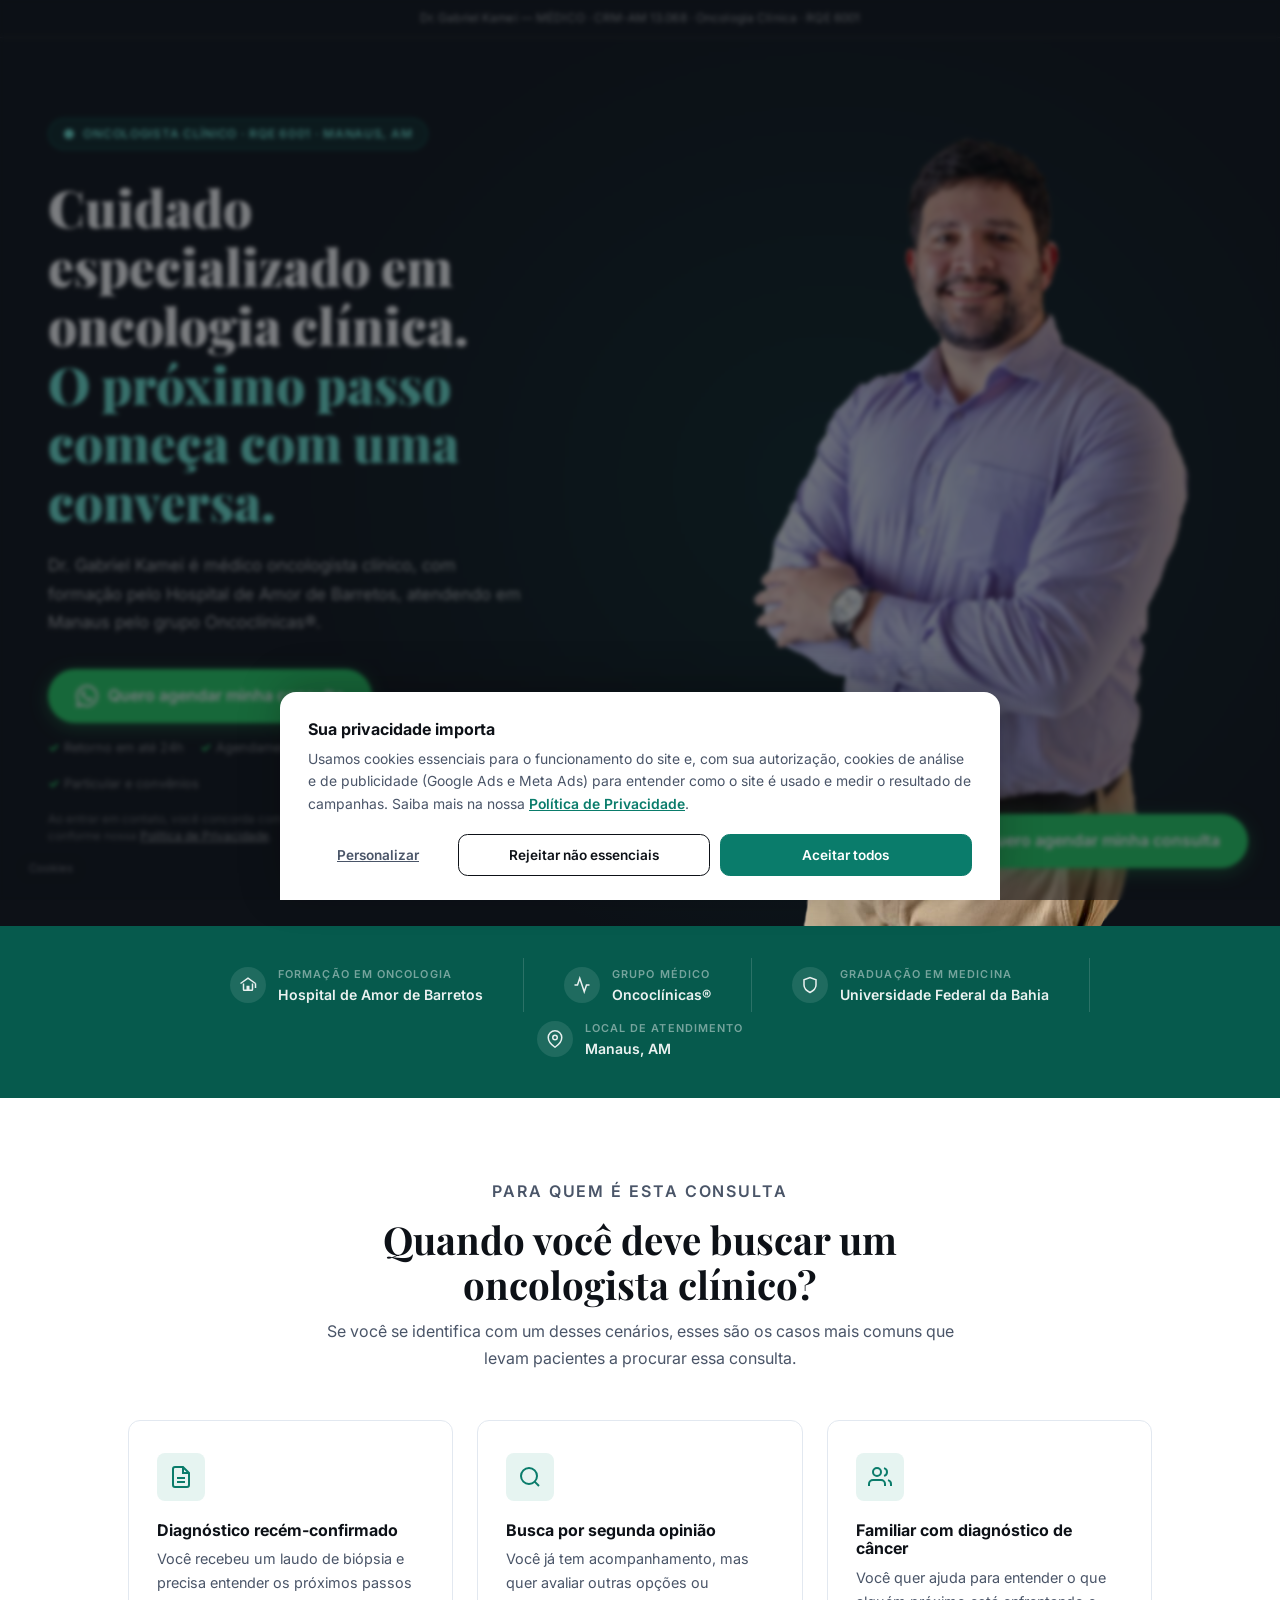
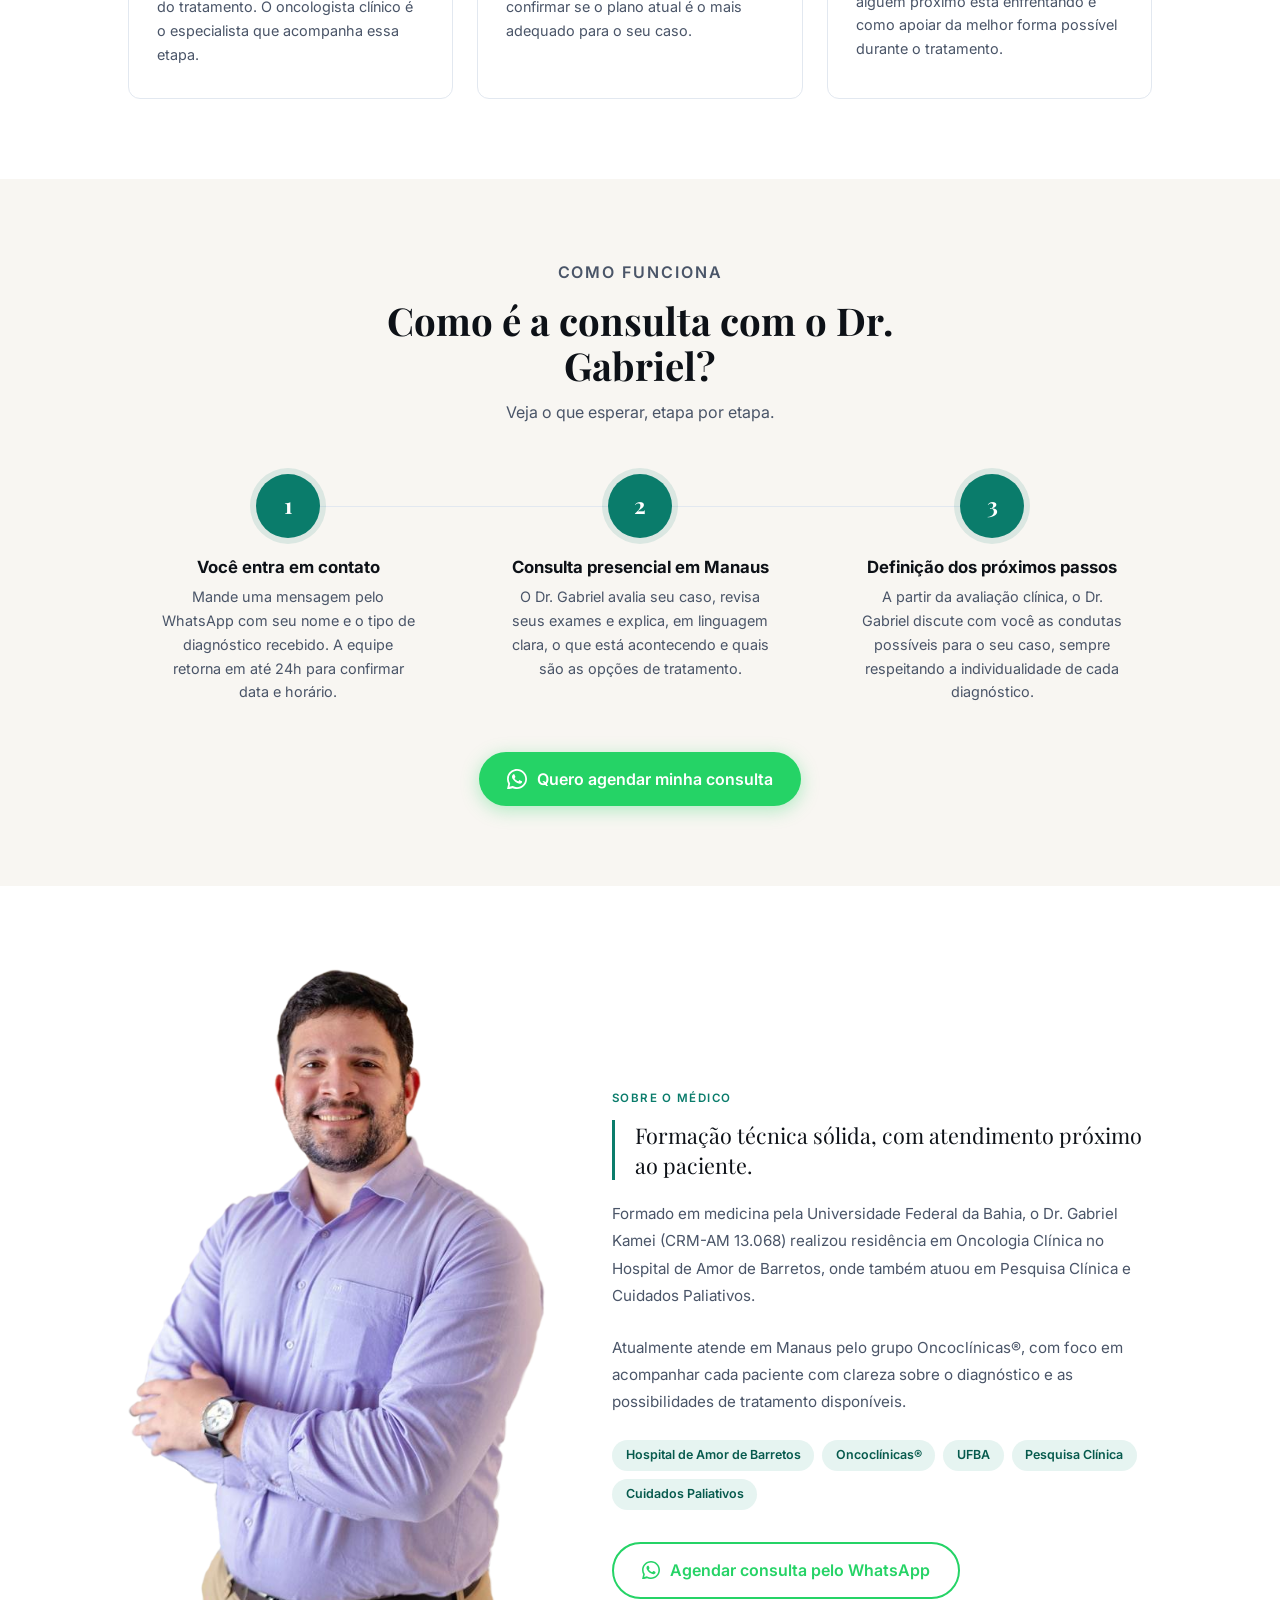
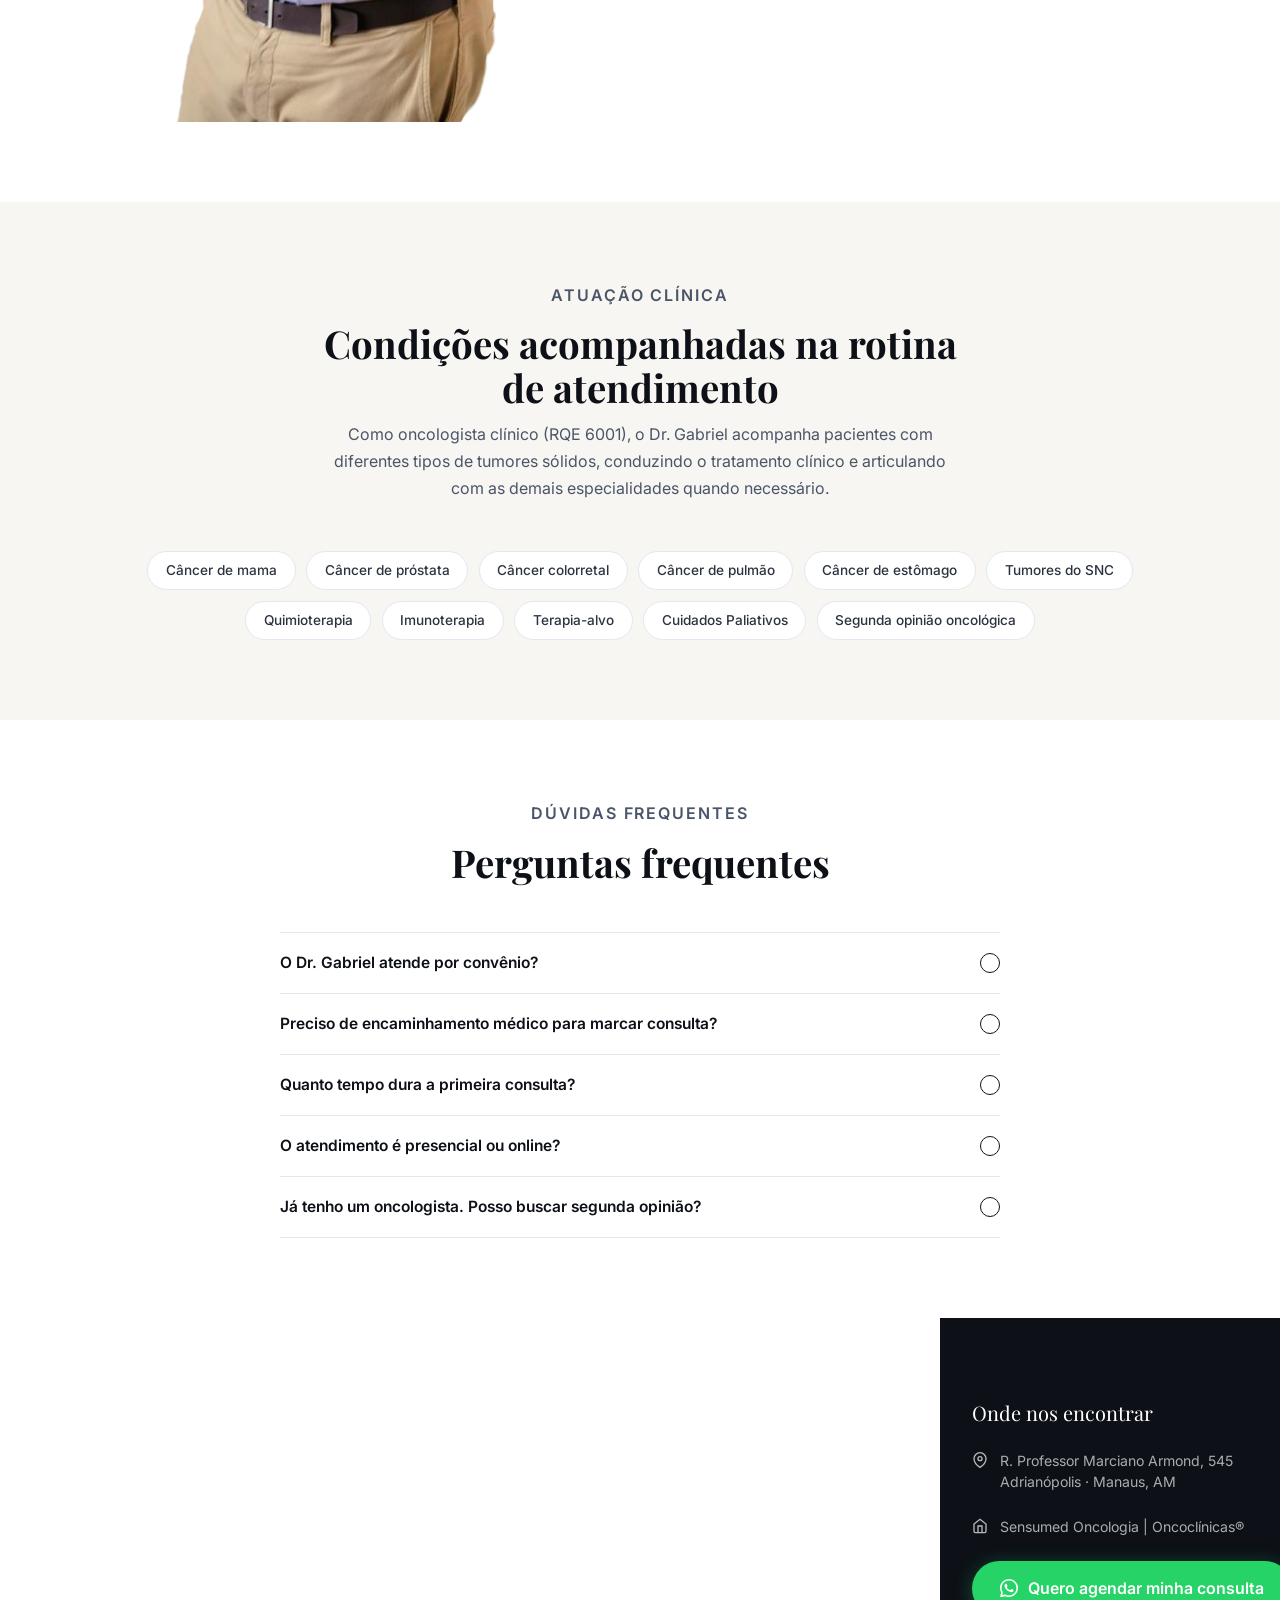
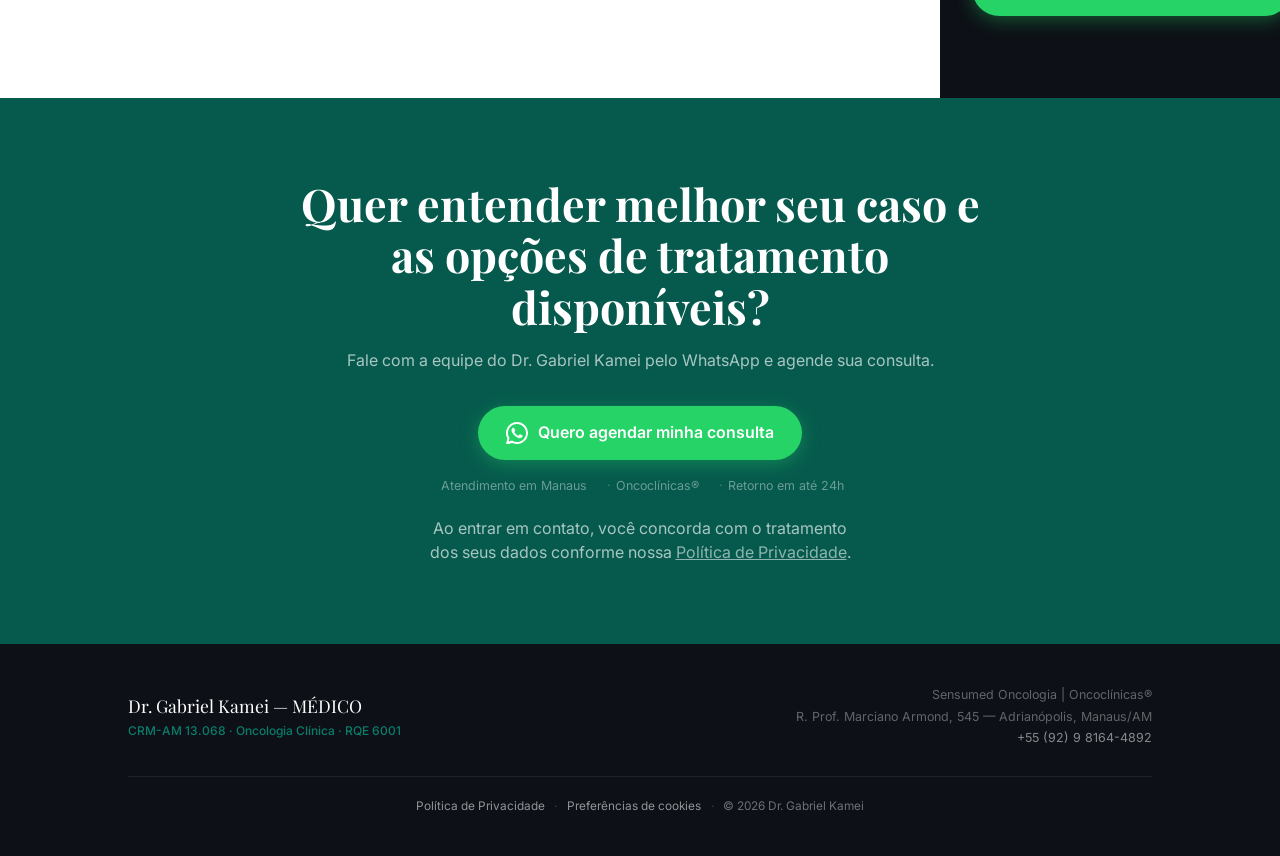
==== commit f290e801: "Update index.html" ====
--- a/index.html
+++ b/index.html
@@ -718,7 +718,7 @@
       </a>
       <div class="hero-micro">
         <span>Retorno em até 24h</span>
-        <span>Atendimento direto pelo WhatsApp</span>
+        <span>Agendamento direto pelo WhatsApp</span>
         <span>Particular e convênios</span>
       </div>
       <p class="consent-note">Ao entrar em contato, você concorda com o tratamento dos seus dados conforme nossa <a href="privacidade.html">Política de Privacidade</a>.</p>
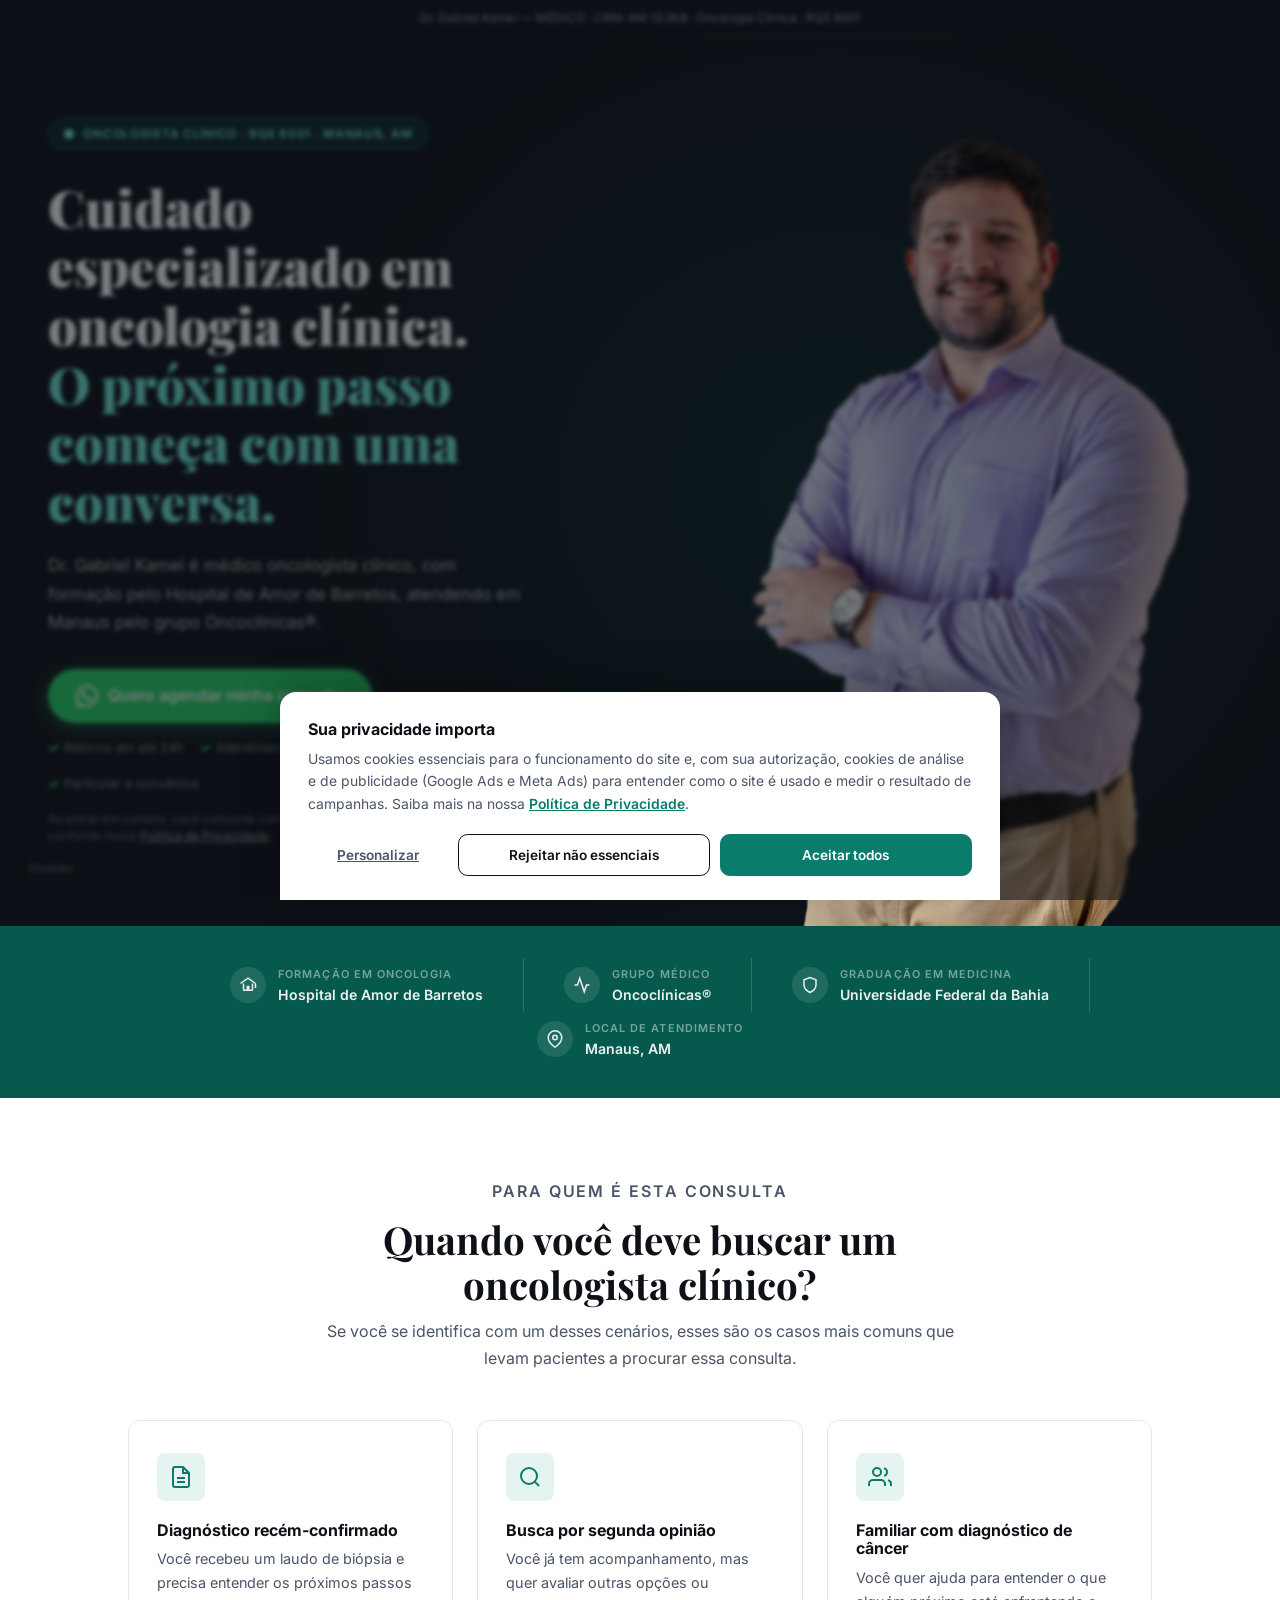
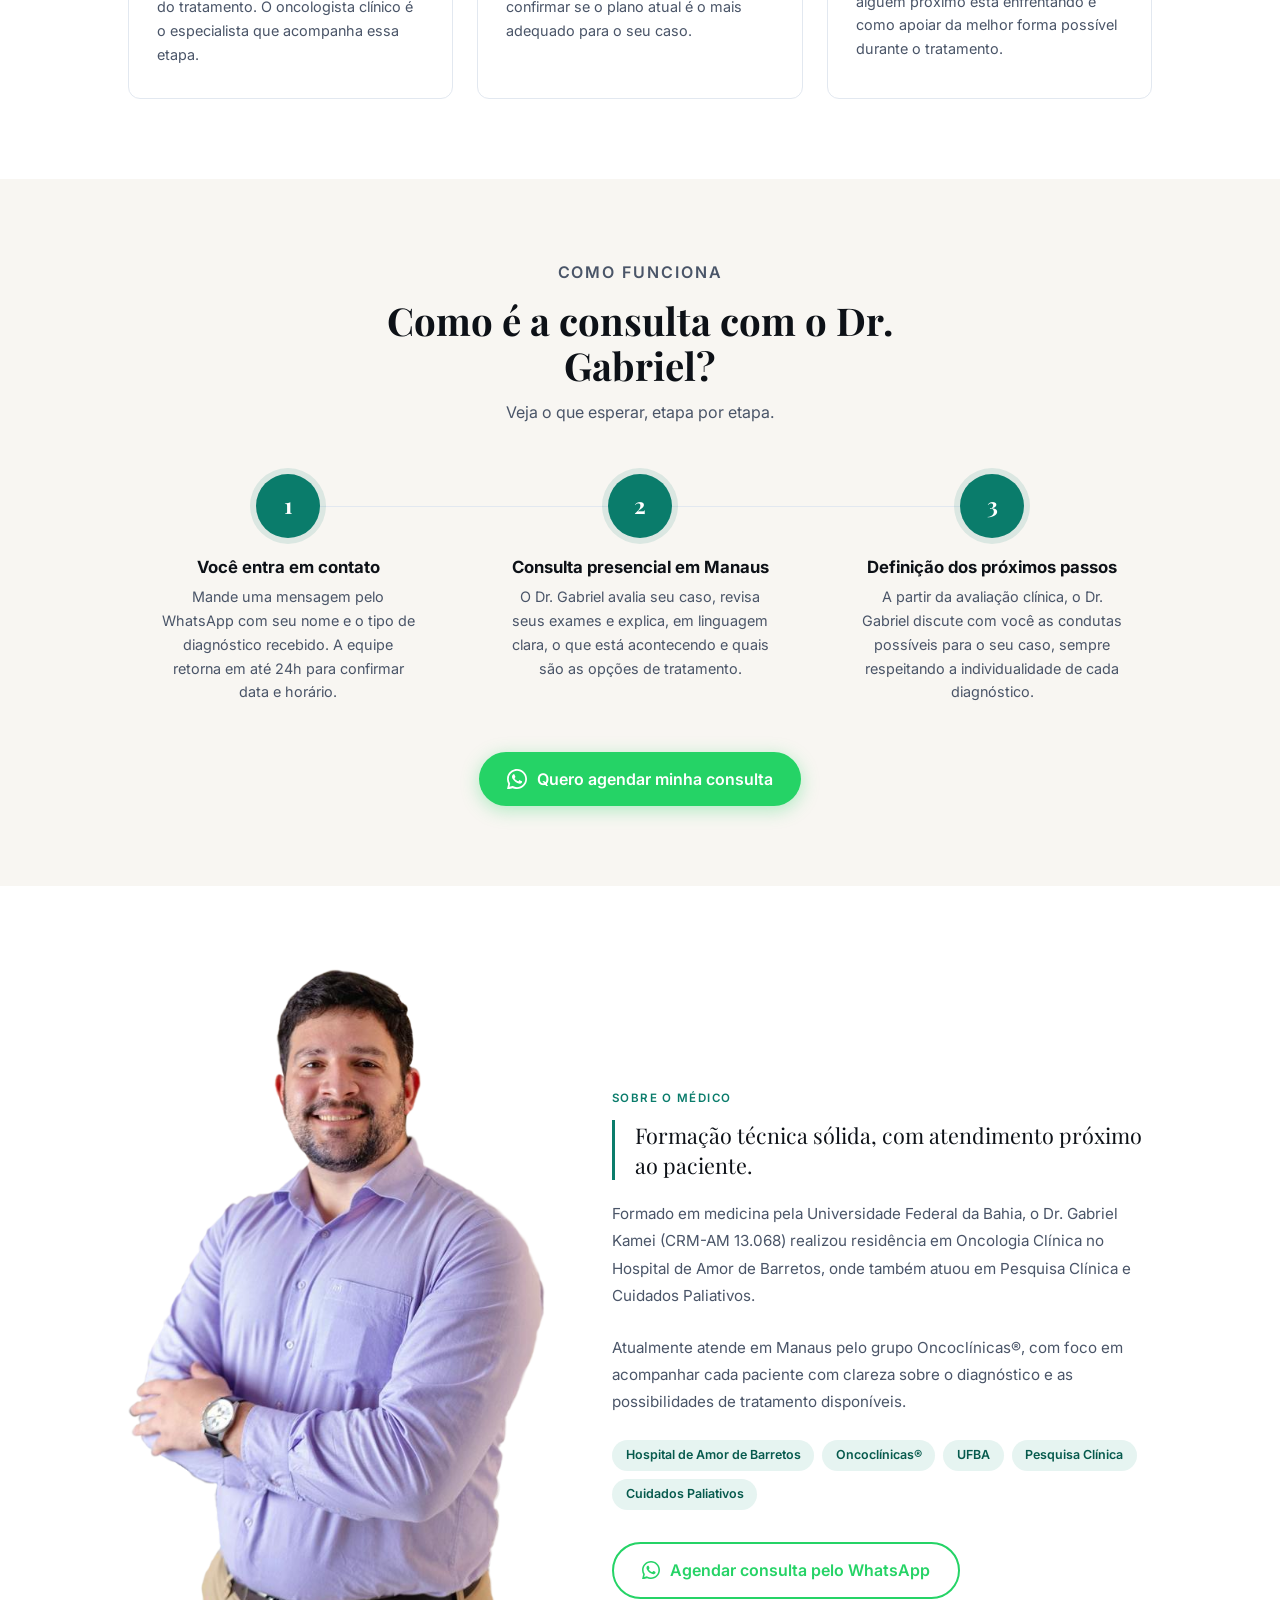
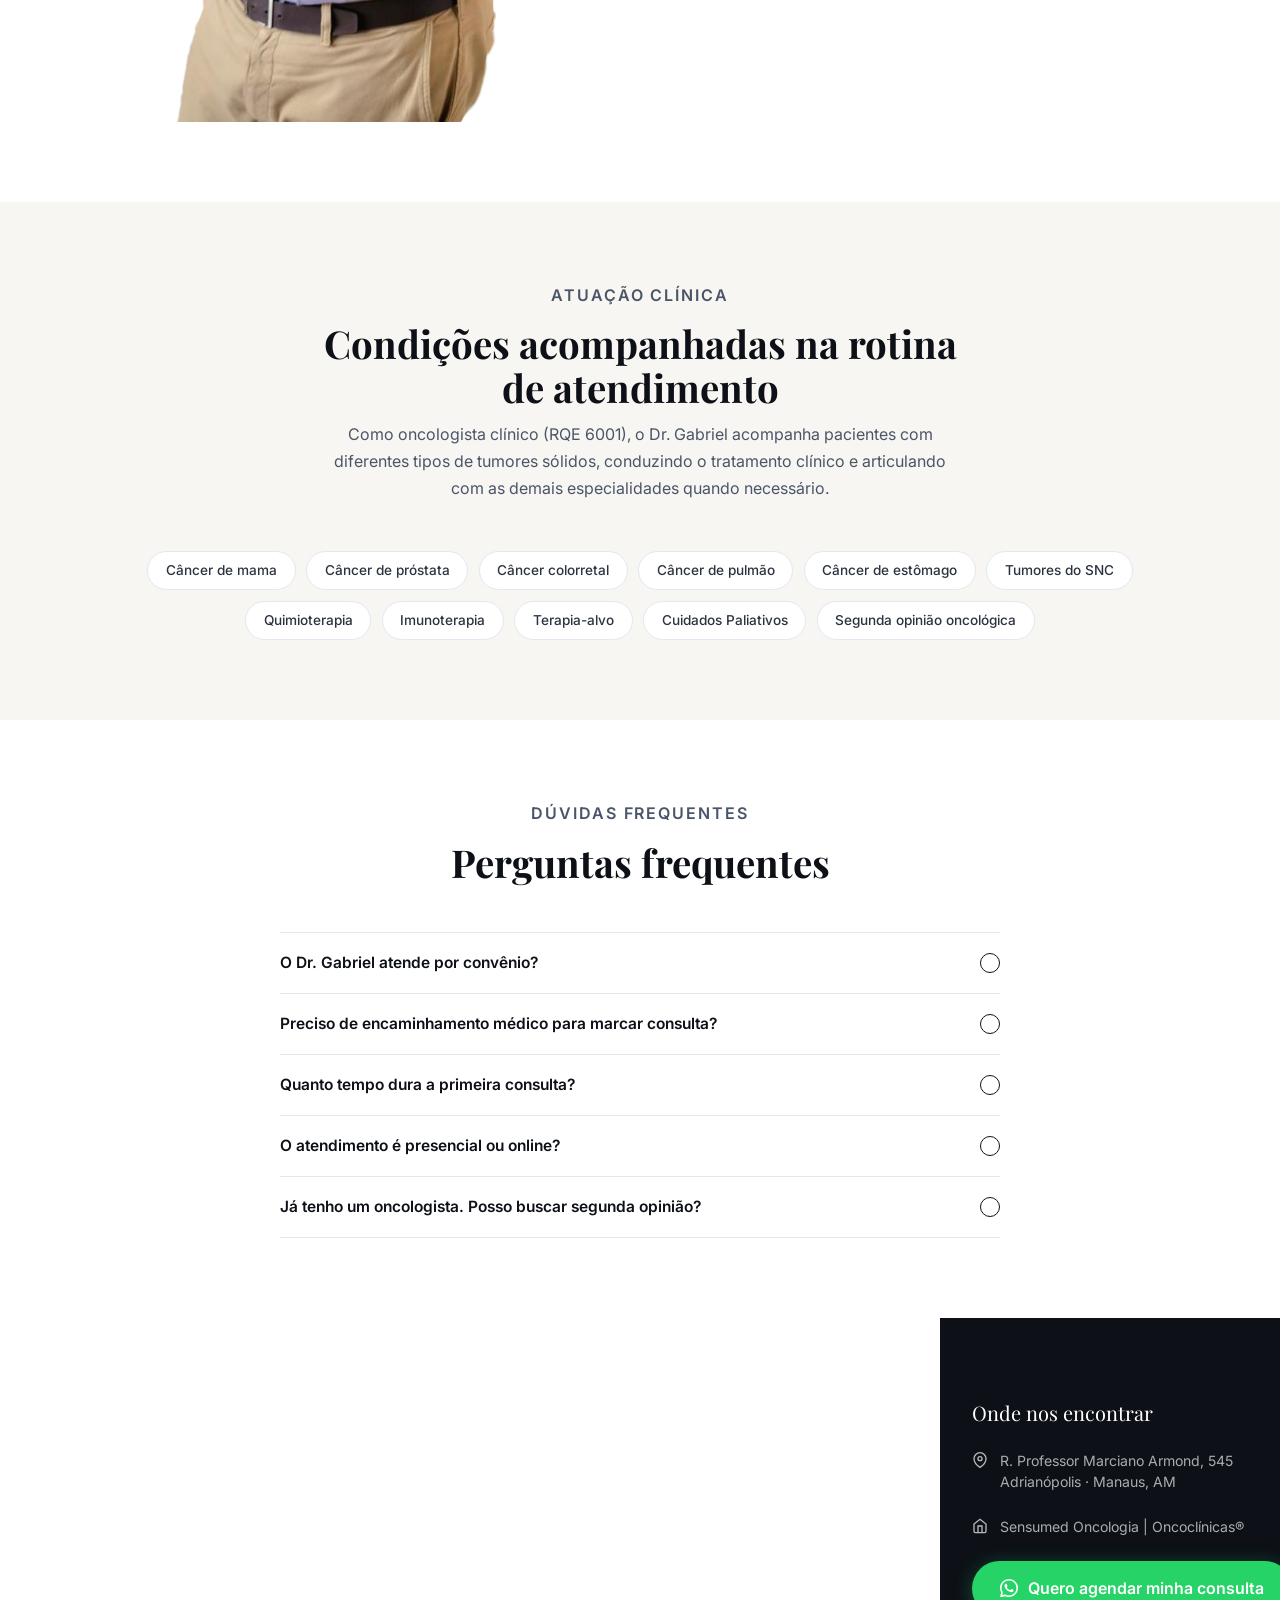
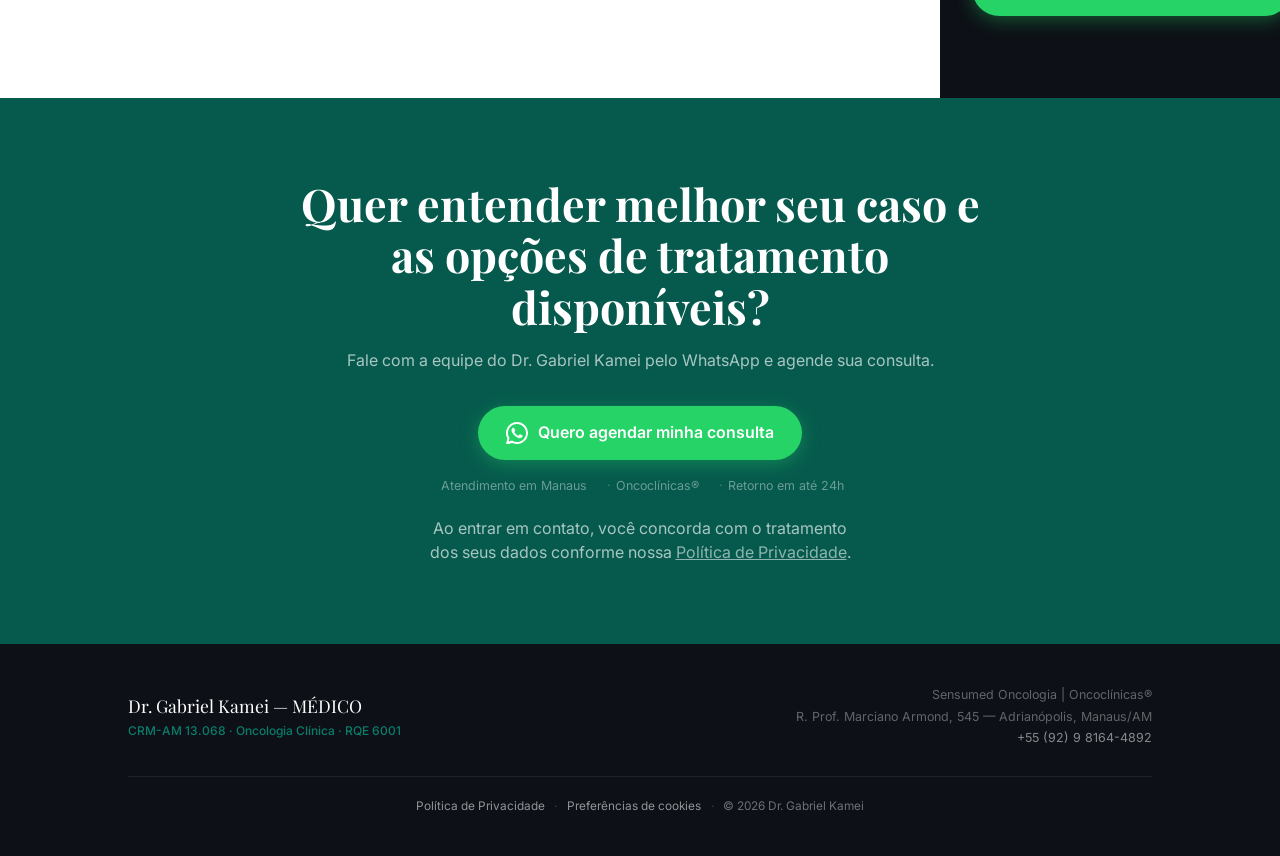
==== commit ee62e4b1: "Update index.html" ====
--- a/index.html
+++ b/index.html
@@ -30,6 +30,7 @@
   <!-- End Google Tag Manager -->
   <meta name="viewport" content="width=device-width, initial-scale=1.0" />
   <title>Dr. Gabriel Kamei — MÉDICO · Oncologia Clínica em Manaus</title>
+  <link rel="icon" type="image/x-icon" href="https://gabrielkameionco.github.io/images/oncologia-sensumed-logo.ico" />
   <meta name="description" content="Dr. Gabriel Kamei, MÉDICO CRM-AM 13.068, atua em Oncologia Clínica. Formação pelo Hospital de Amor de Barretos. Atendimento em Manaus pelo grupo Oncoclínicas®." />
   <meta property="og:title" content="Dr. Gabriel Kamei — MÉDICO · Oncologia Clínica em Manaus" />
   <meta property="og:description" content="Você recebeu um diagnóstico difícil. O próximo passo começa aqui. Agende sua consulta pelo WhatsApp." />
@@ -718,7 +719,7 @@
       </a>
       <div class="hero-micro">
         <span>Retorno em até 24h</span>
-        <span>Agendamento direto pelo WhatsApp</span>
+        <span>Atendimento direto pelo WhatsApp</span>
         <span>Particular e convênios</span>
       </div>
       <p class="consent-note">Ao entrar em contato, você concorda com o tratamento dos seus dados conforme nossa <a href="privacidade.html">Política de Privacidade</a>.</p>
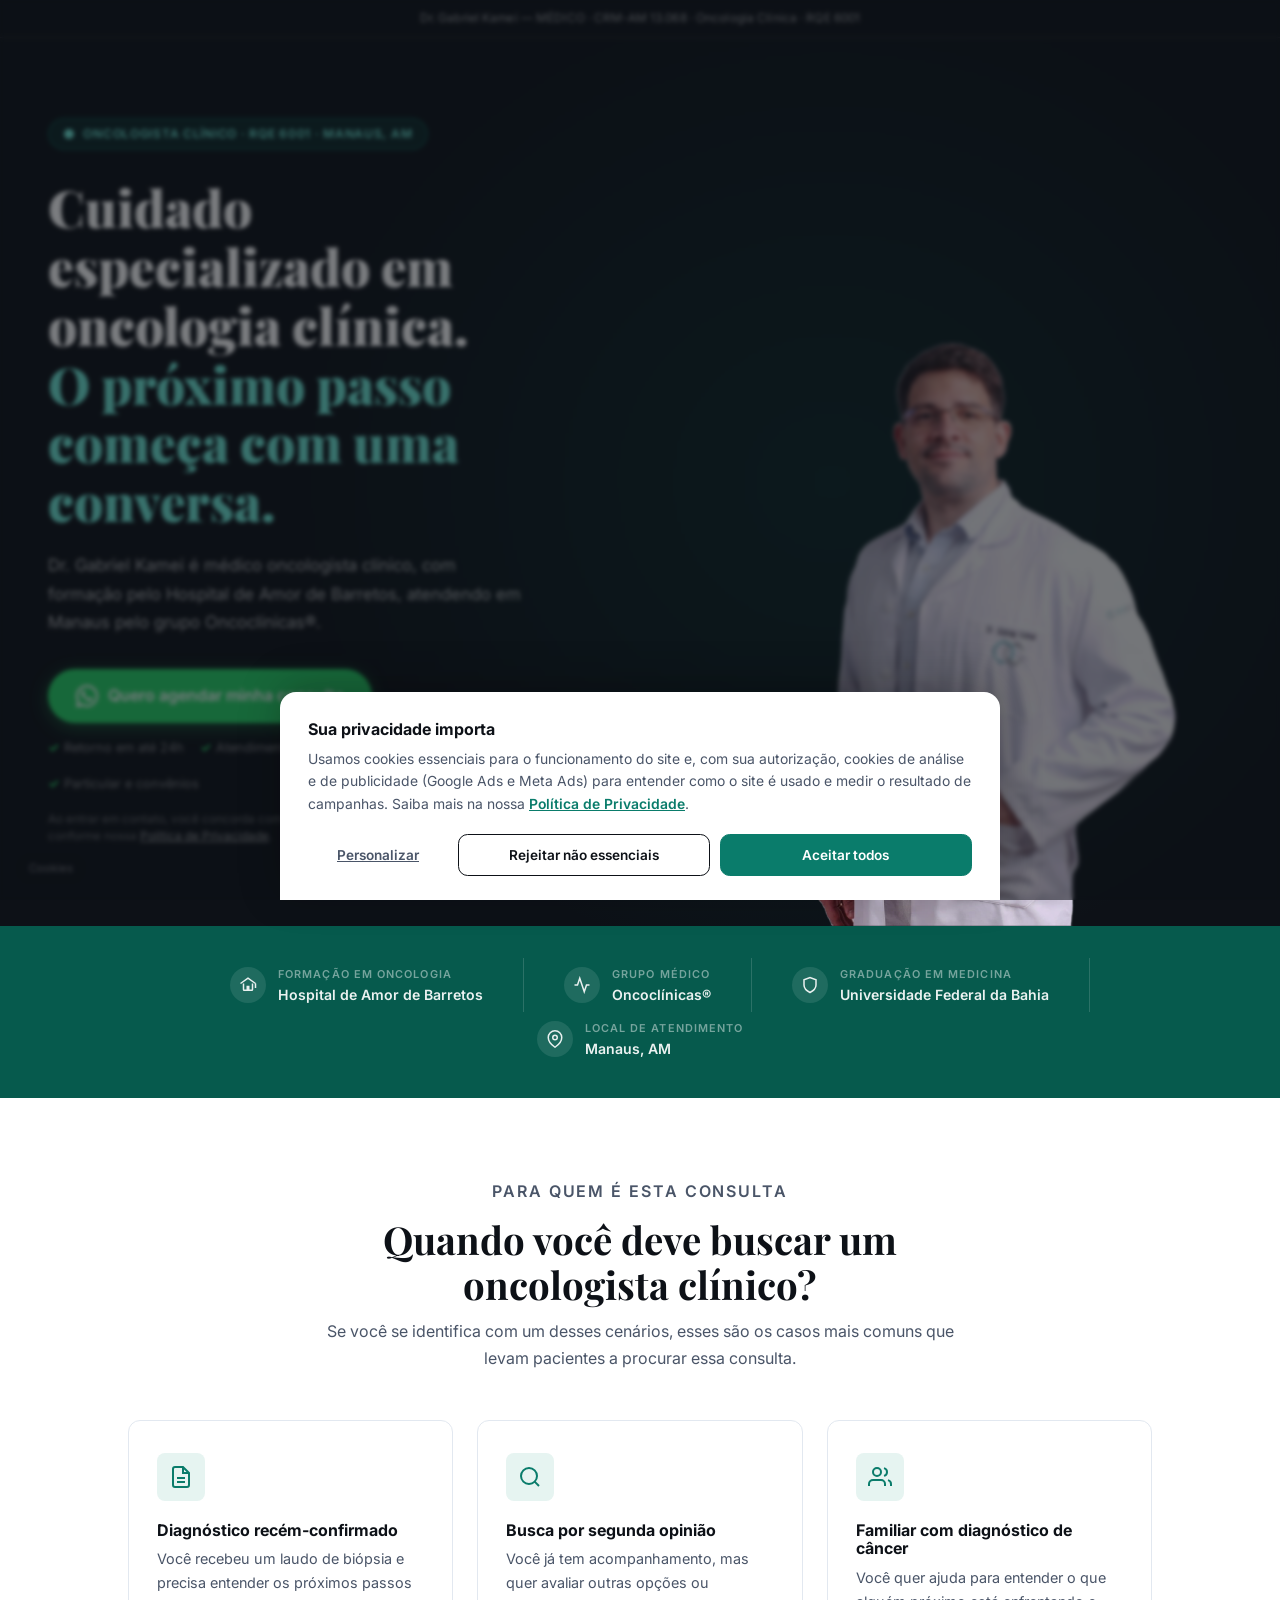
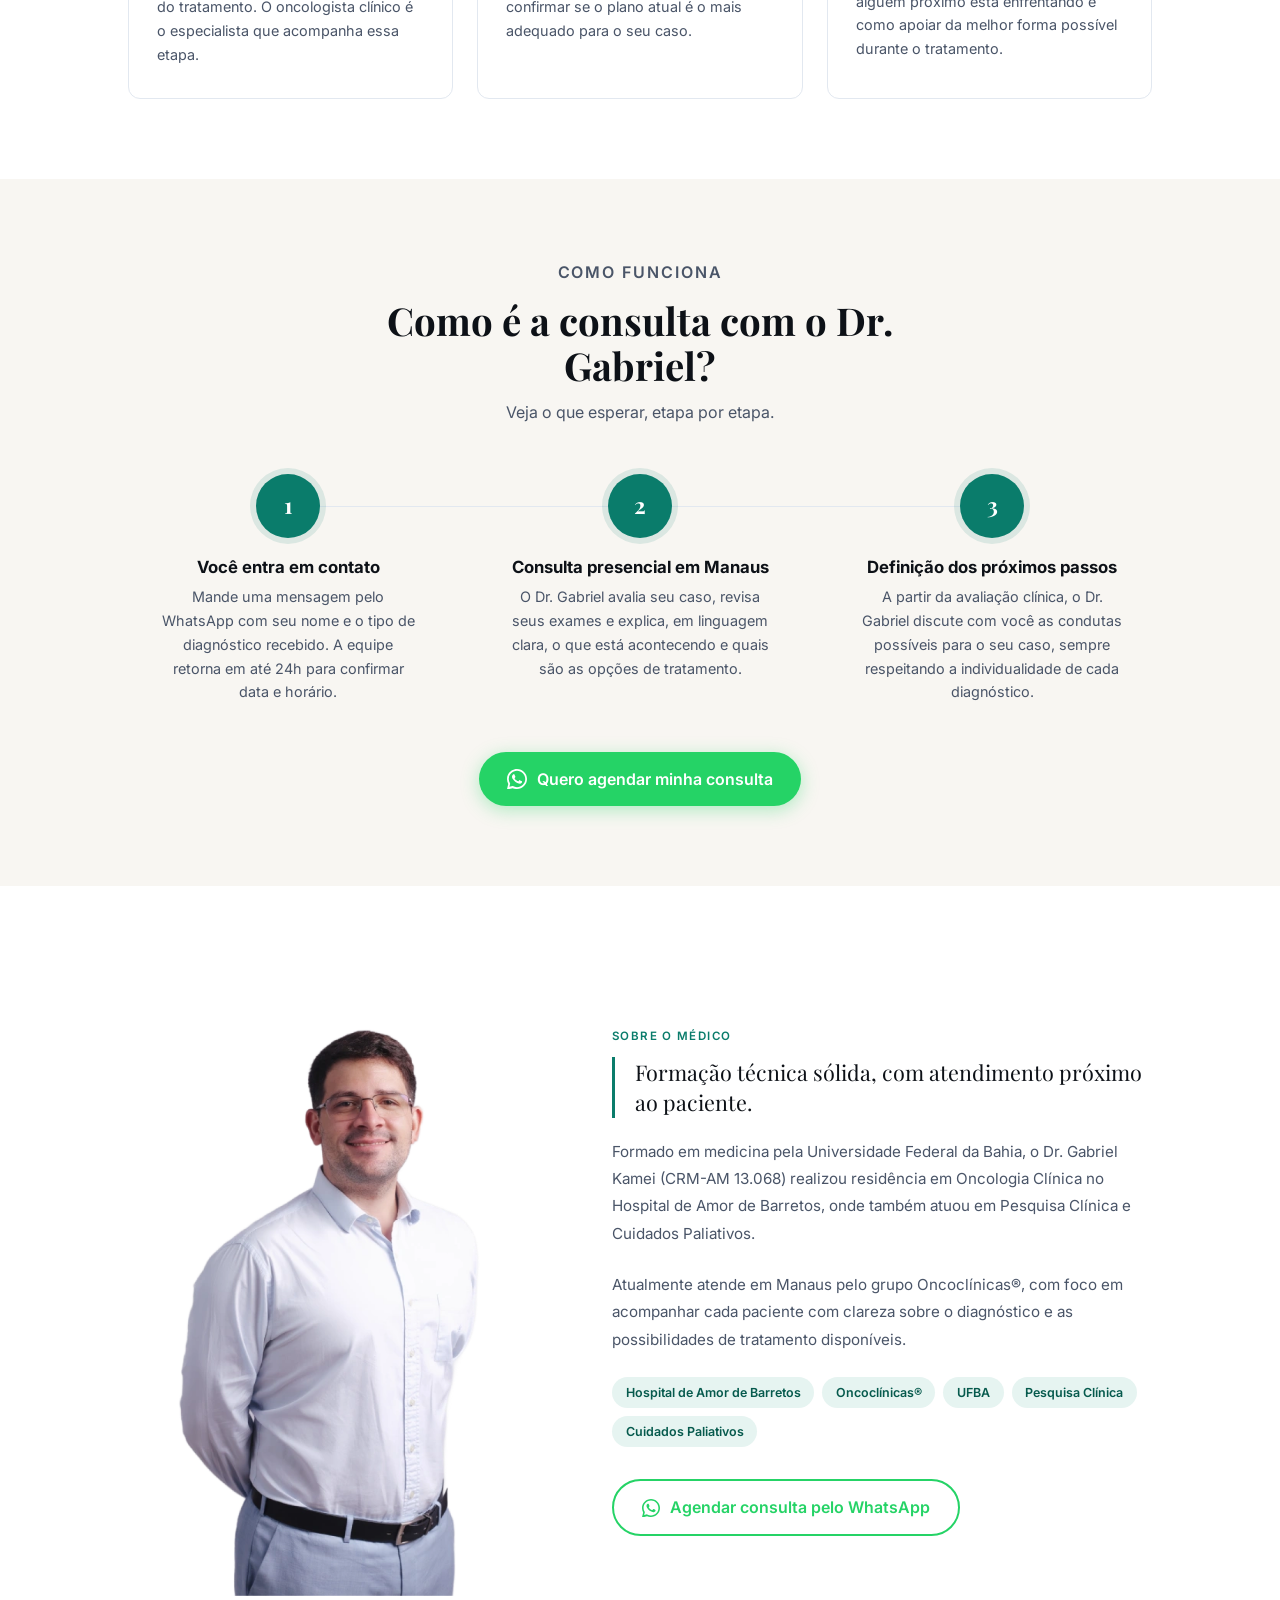
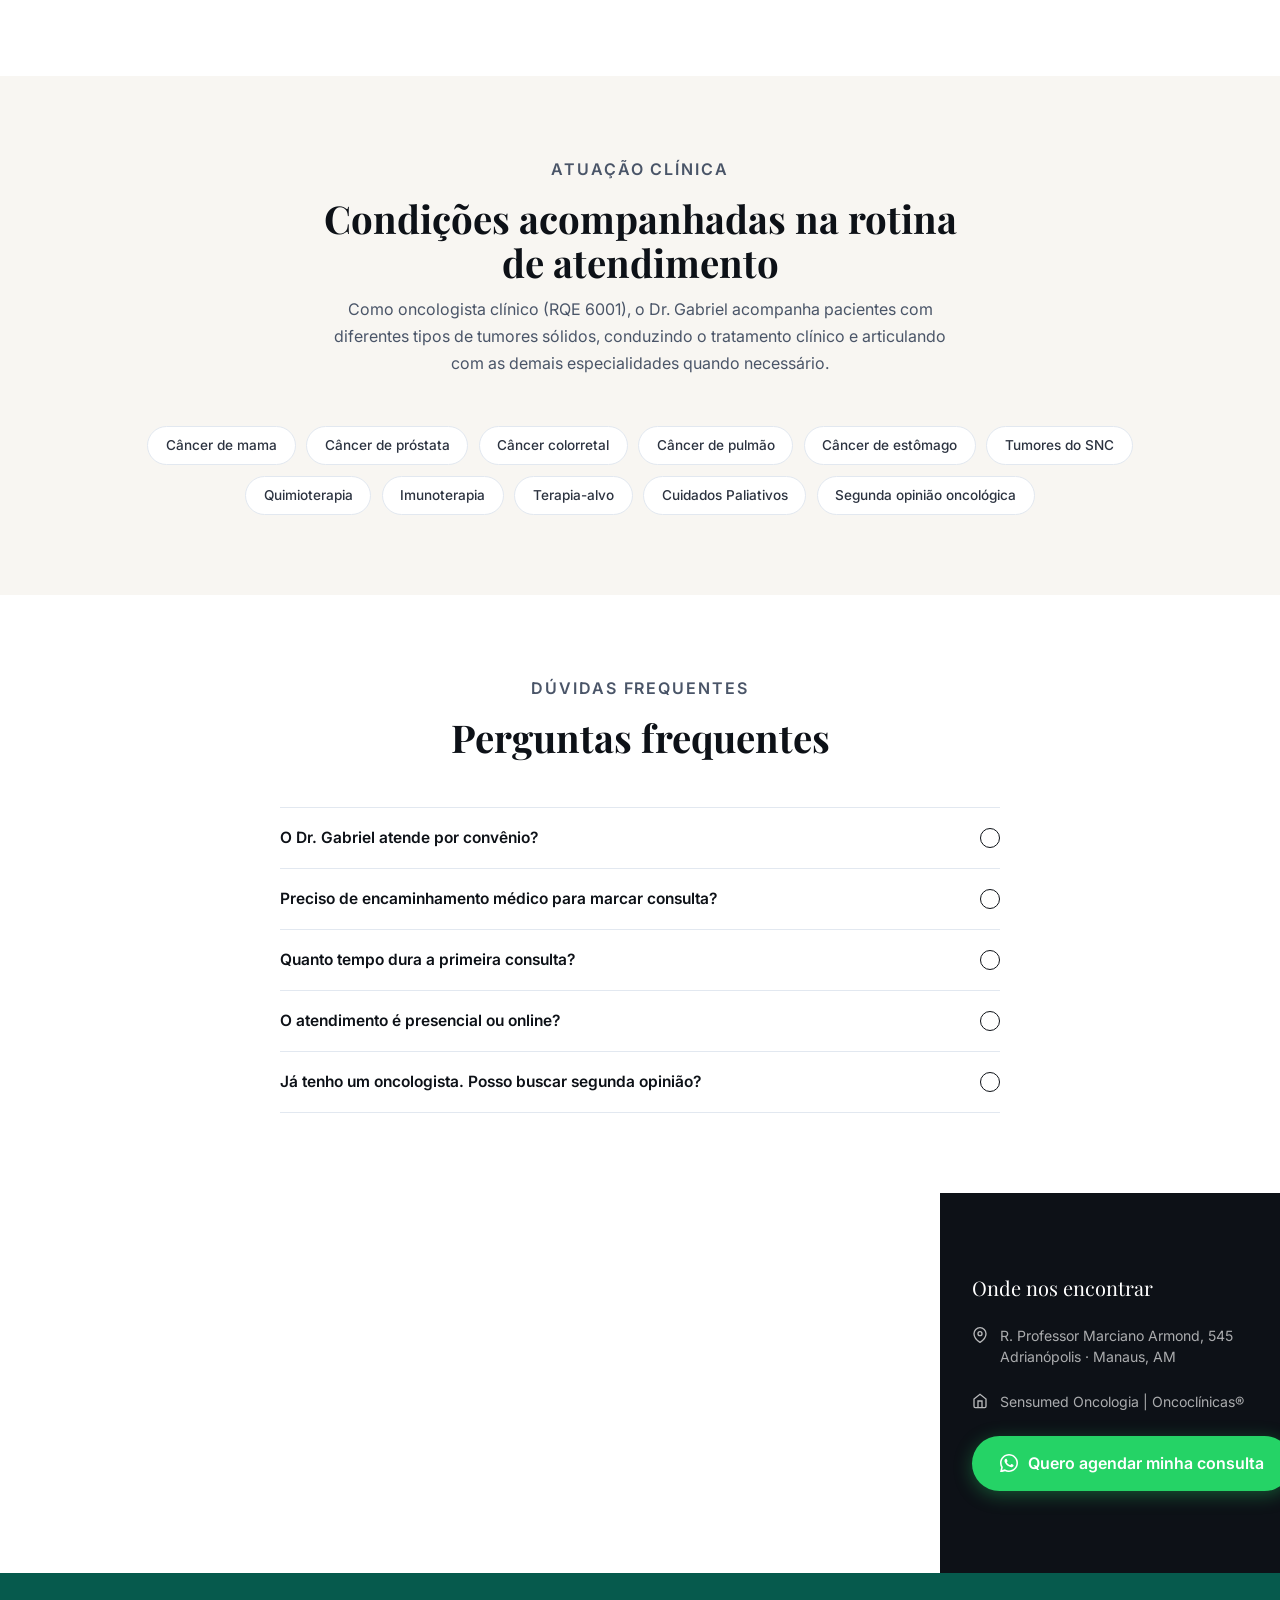
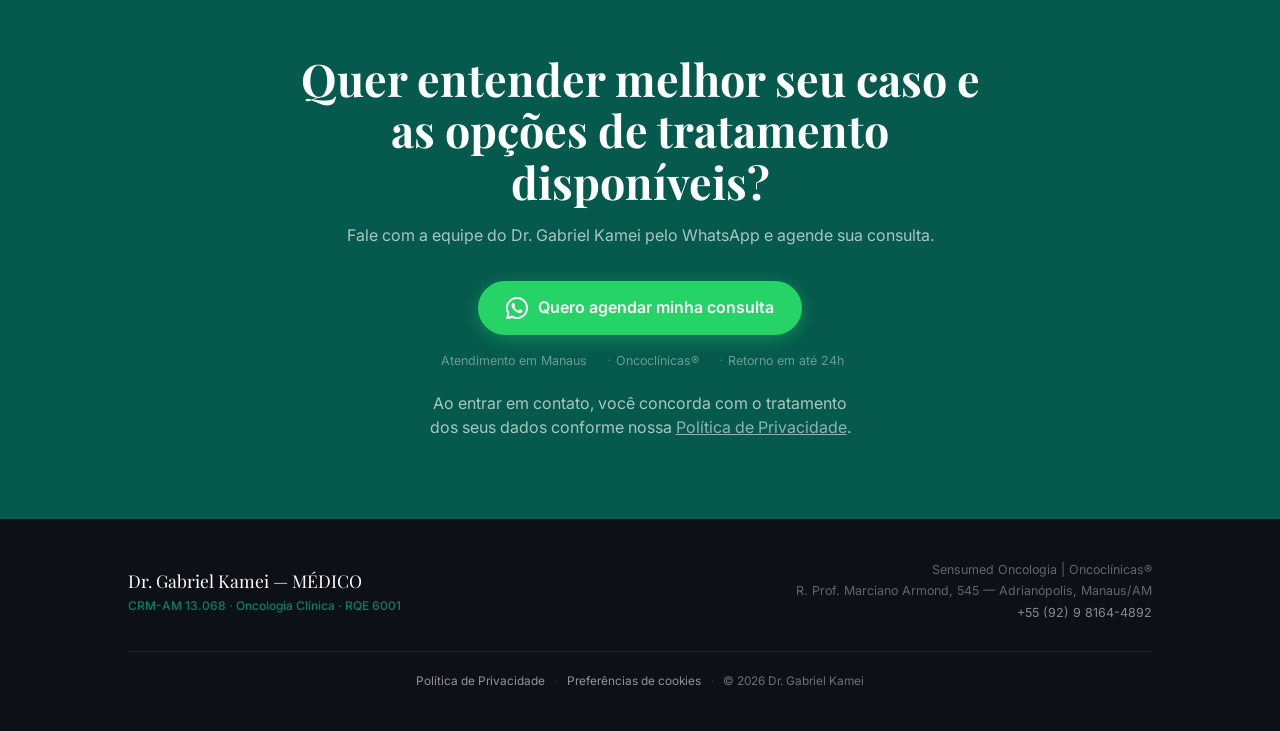
==== commit f034eadd: "Update index.html" ====
--- a/index.html
+++ b/index.html
@@ -726,7 +726,7 @@
     </div>
     <div class="hero-img-wrap">
       <img
-        src="https://gabrielkameionco.github.io/images/kamei-full-body-cropped.png"
+        src="images/doutor-gabriel-kamei-jaleco.webp"
         alt="Dr. Gabriel Kamei — Oncologista Clínico"
         onerror="this.style.display='none'; this.nextElementSibling.style.display='flex';"
       />
@@ -858,7 +858,7 @@
     <div class="about-grid">
       <div class="about-img">
         <img
-          src="https://gabrielkameionco.github.io/images/kamei-full-body-cropped.png"
+          src="images/doutor-gabriel-kamei-costas.webp"
           alt="Dr. Gabriel Kamei"
           onerror="this.style.display='none'; this.nextElementSibling.style.display='flex';"
         />
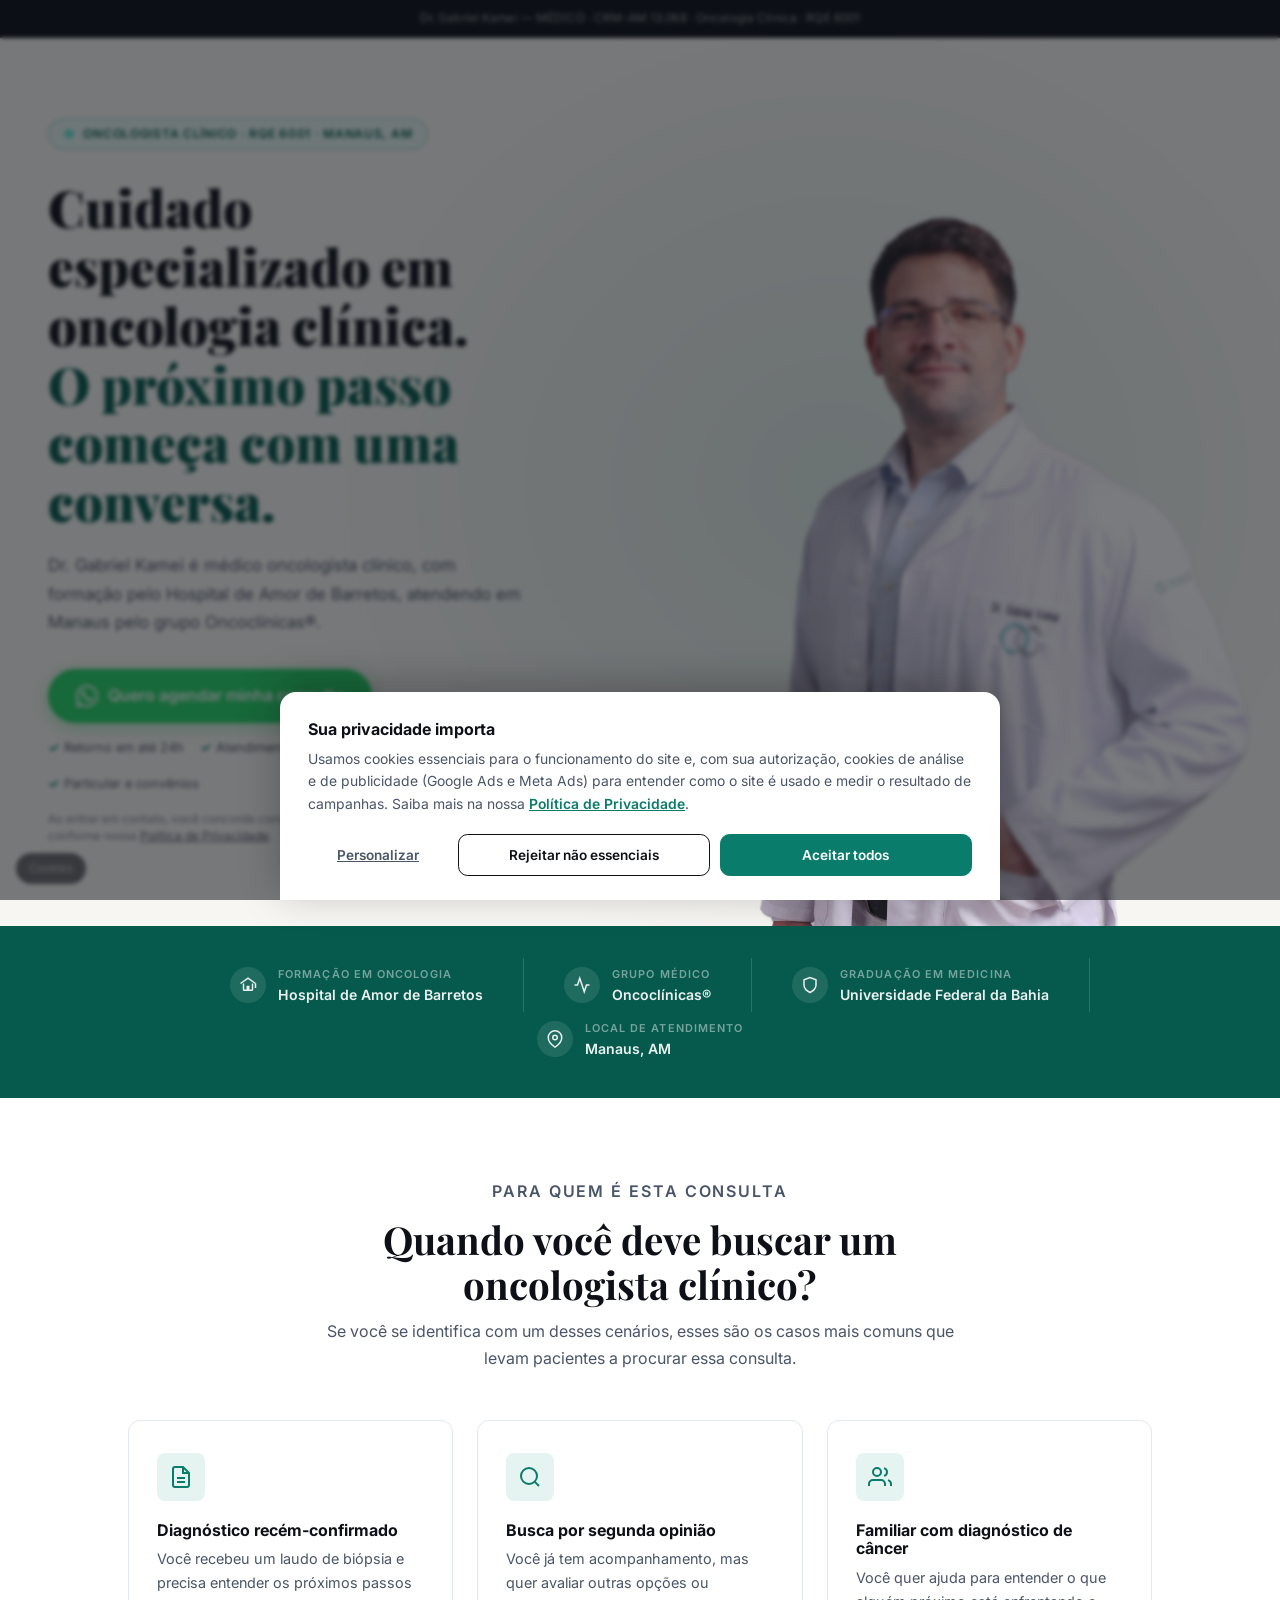
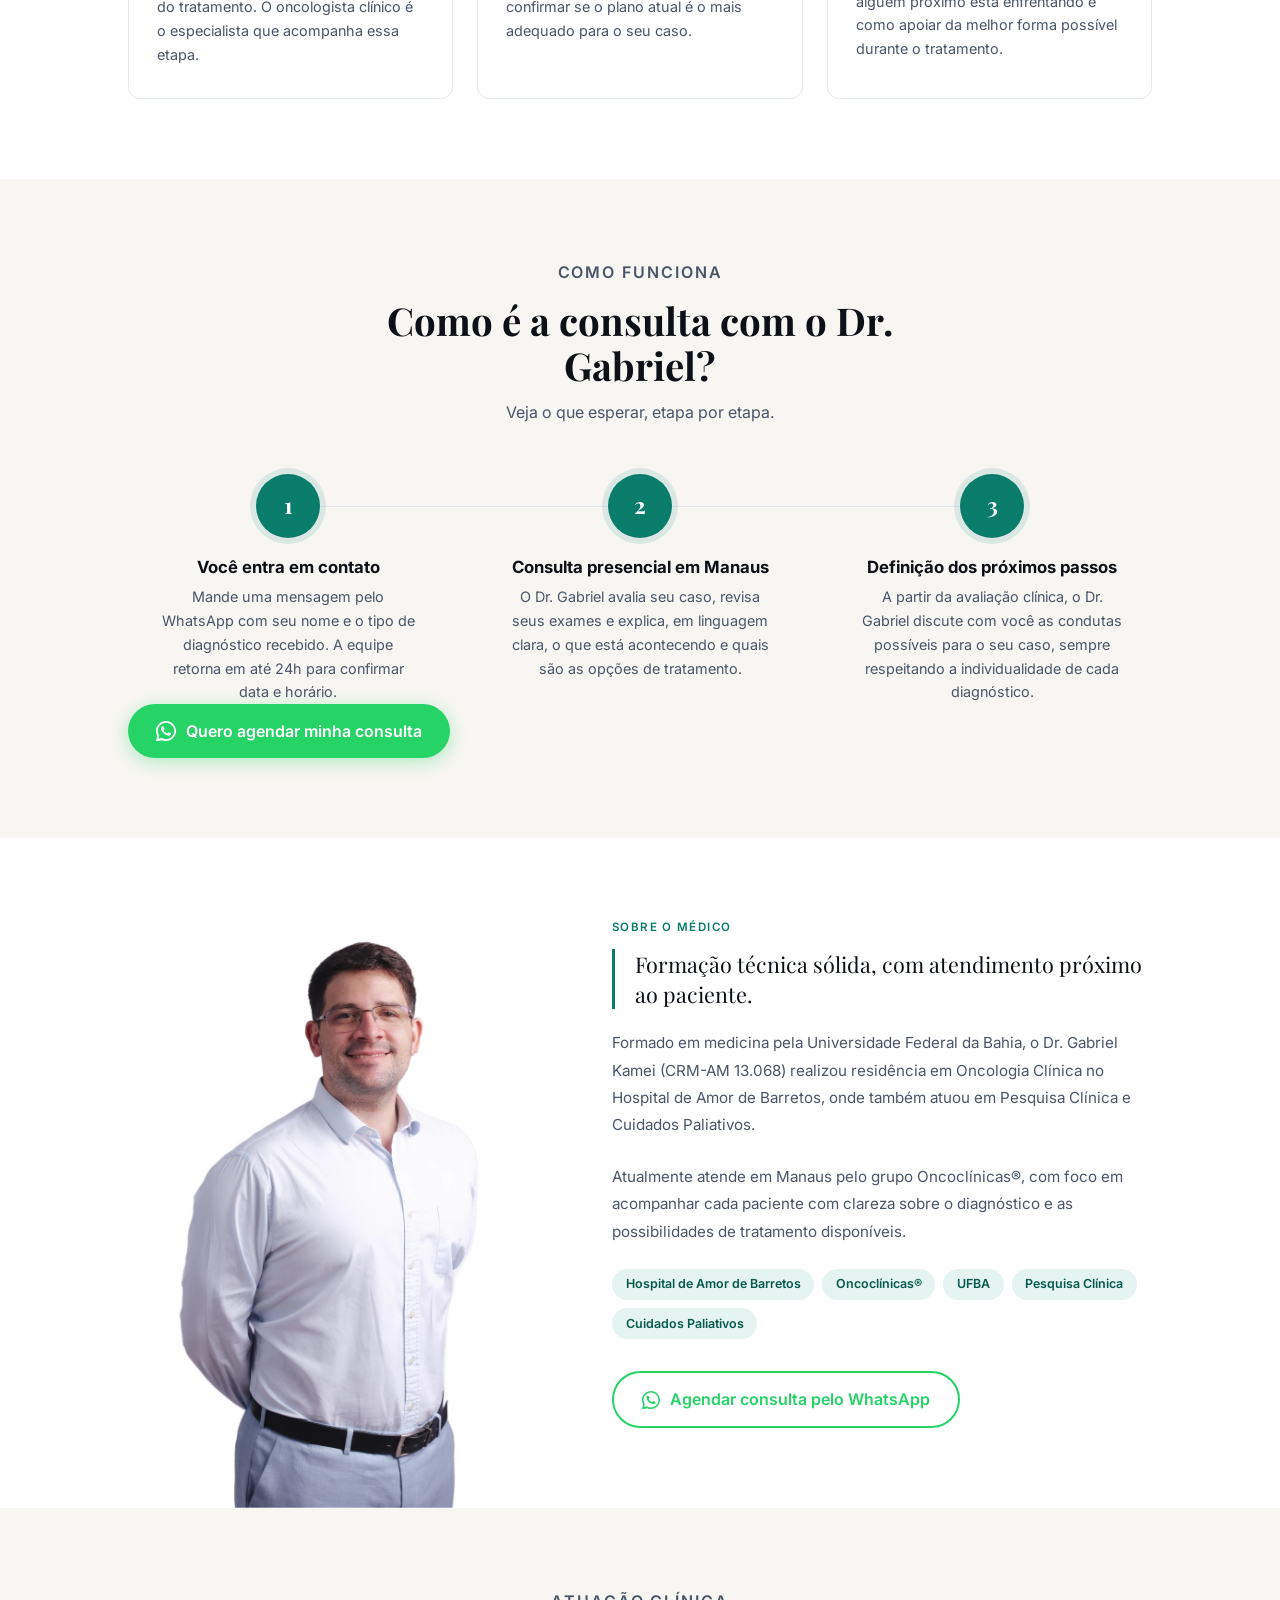
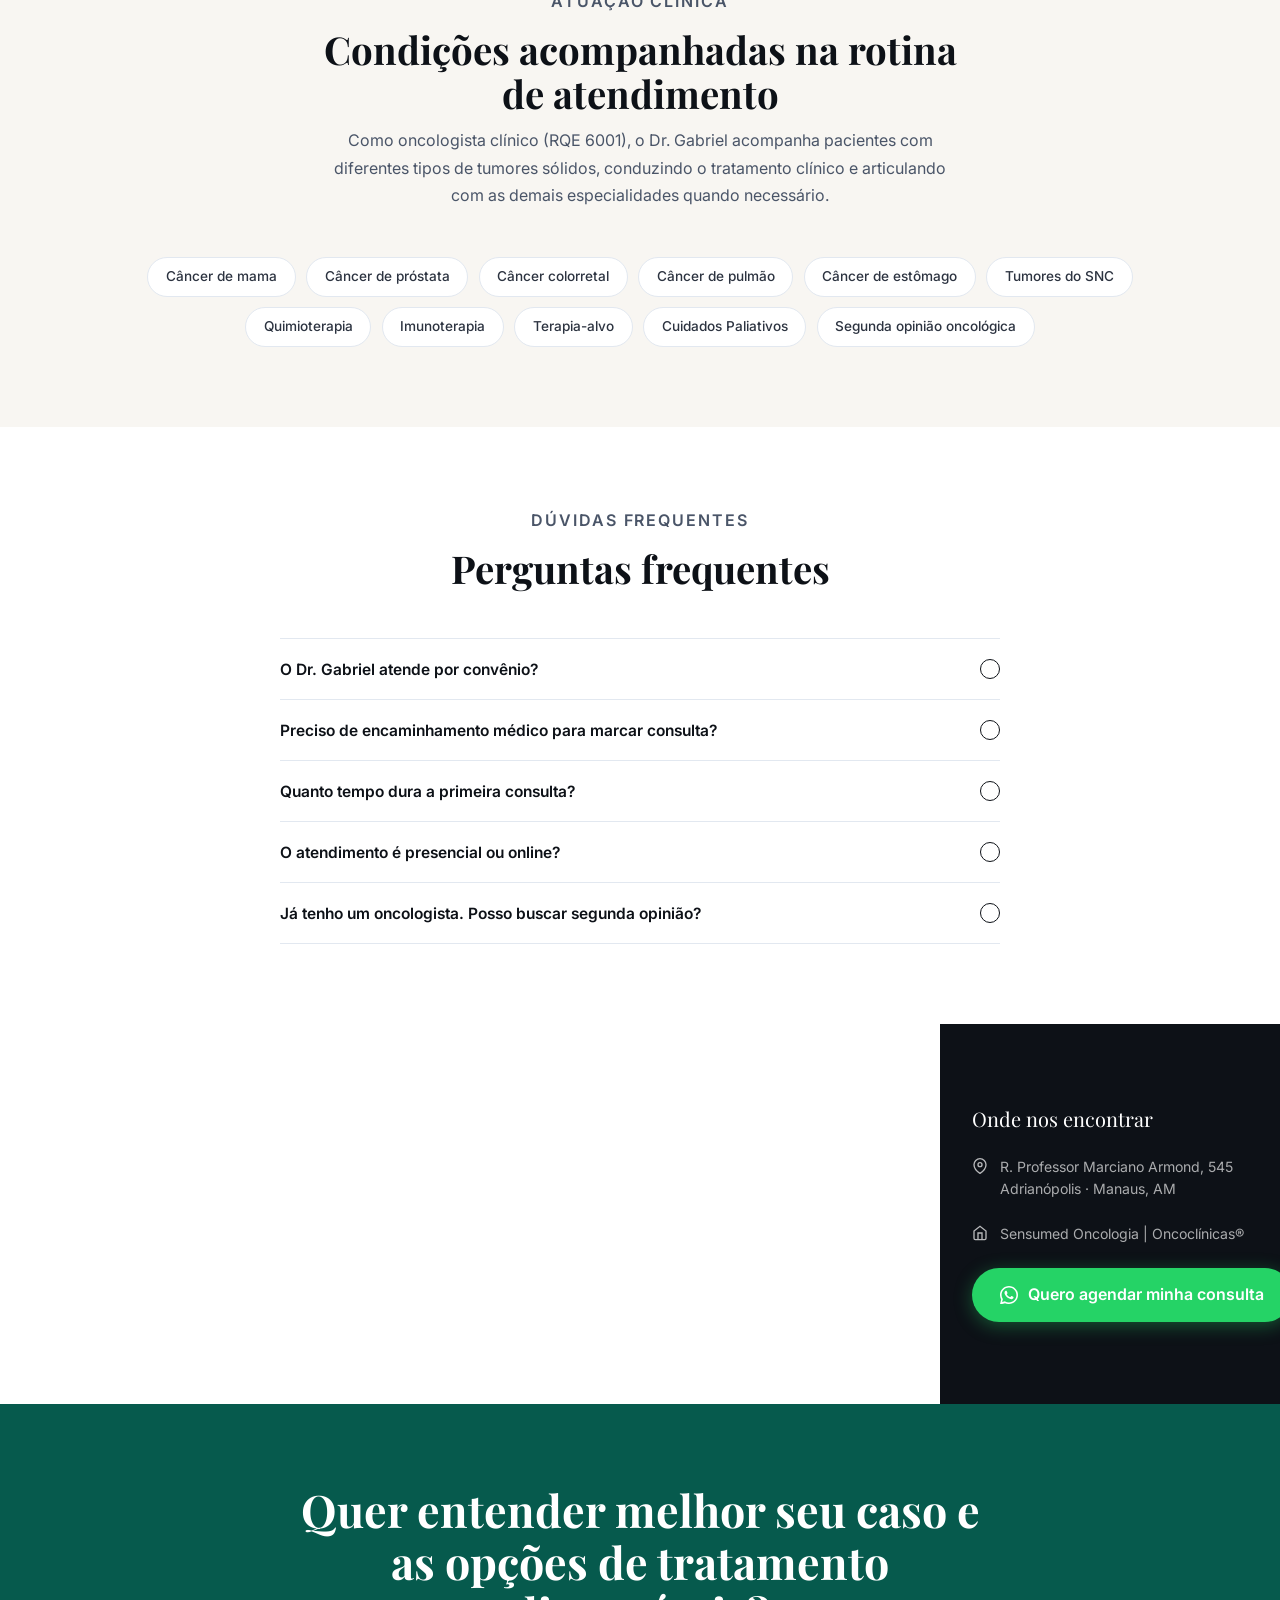
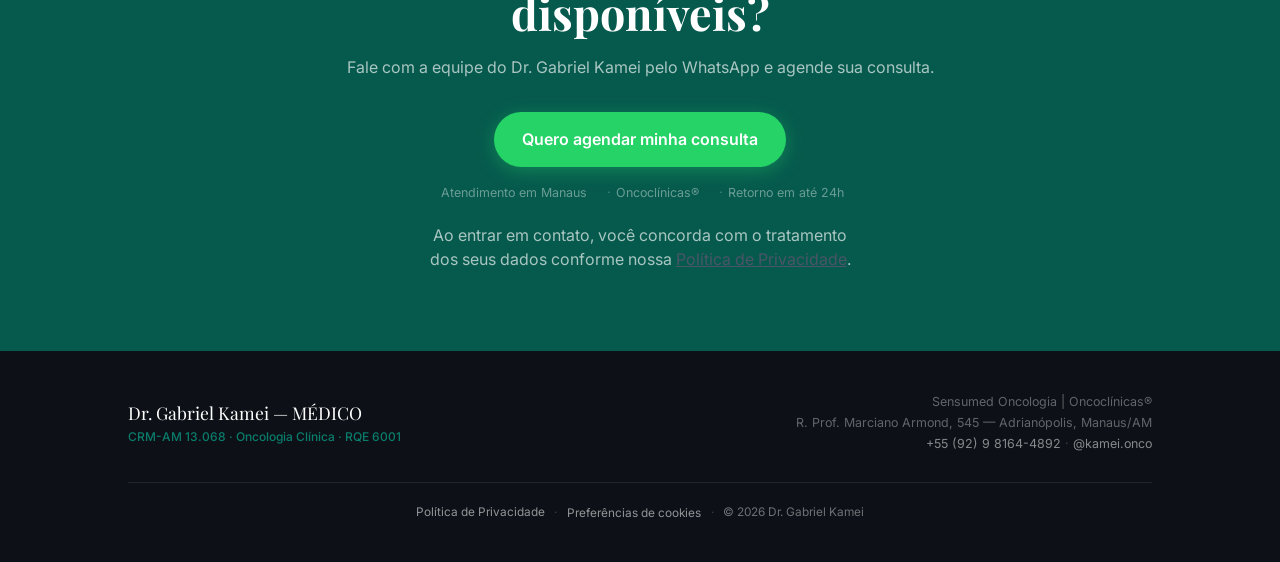
==== commit d98e2cc5: "Update index.html" ====
--- a/index.html
+++ b/index.html
@@ -173,7 +173,7 @@
 
     /* ── HERO ── */
     .hero {
-      background: var(--ink);
+      background: var(--cream);
       min-height: 92vh;
       display: grid;
       grid-template-columns: 1fr 1fr;
@@ -187,7 +187,7 @@
       content: '';
       position: absolute;
       inset: 0;
-      background: radial-gradient(ellipse 60% 80% at 65% 50%, rgba(10,124,107,0.18) 0%, transparent 70%);
+      background: radial-gradient(ellipse 60% 80% at 65% 50%, rgba(10,124,107,0.10) 0%, transparent 70%);
       pointer-events: none;
     }
     .hero-text { position: relative; z-index: 1; padding-bottom: 5rem; }
@@ -196,27 +196,27 @@
       display: inline-flex;
       align-items: center;
       gap: 0.5rem;
-      background: rgba(10,124,107,0.2);
-      border: 1px solid rgba(10,124,107,0.5);
+      background: var(--teal-pale);
+      border: 1px solid rgba(10,124,107,0.3);
       border-radius: 2rem;
       padding: 0.35rem 0.9rem;
       font-size: 0.75rem;
       font-weight: 600;
-      color: #6EE7D5;
+      color: var(--teal-dark);
       margin-bottom: 1.75rem;
       letter-spacing: 0.06em;
       text-transform: uppercase;
     }
     .hero h1 {
       font-size: clamp(2.1rem, 4vw, 3.2rem);
-      color: var(--white);
+      color: var(--ink);
       margin-bottom: 1.25rem;
       font-weight: 900;
     }
-    .hero h1 em { font-style: normal; color: #6EE7D5; }
+    .hero h1 em { font-style: normal; color: var(--teal-dark); }
     .hero-sub {
       font-size: 1.05rem;
-      color: rgba(255,255,255,0.65);
+      color: var(--slate);
       max-width: 480px;
       margin-bottom: 2rem;
       line-height: 1.7;
@@ -224,56 +224,59 @@
     .hero-micro {
       margin-top: 0.9rem;
       font-size: 0.8rem;
-      color: rgba(255,255,255,0.45);
+      color: var(--slate);
       display: flex;
       align-items: center;
       gap: 1rem;
       flex-wrap: wrap;
     }
     .hero-micro span { display: flex; align-items: center; gap: 0.3rem; }
-    .hero-micro span::before { content: '✓'; color: var(--wa-green); font-weight: 700; }
+    .hero-micro span::before { content: '✓'; color: var(--teal); font-weight: 700; }
 
     .consent-note {
       margin-top: 1rem;
       font-size: 0.74rem;
-      color: rgba(255,255,255,0.35);
+      color: rgba(74,85,104,0.7);
       max-width: 440px;
       line-height: 1.5;
     }
-    .consent-note a { color: rgba(255,255,255,0.55); text-decoration: underline; }
+    .consent-note a { color: var(--slate); text-decoration: underline; }
     .consent-note a:hover { color: var(--teal); }
 
     .hero-img-wrap {
       position: relative;
-      align-self: flex-end;
+      align-self: stretch;
       display: flex;
+      align-items: flex-end;
       justify-content: center;
     }
     .hero-img-wrap img {
       width: 100%;
-      max-width: 440px;
+      max-width: 600px;
+      height: 100%;
+      max-height: 720px;
       object-fit: cover;
       object-position: top center;
       display: block;
-      filter: brightness(0.93) contrast(1.05);
+      filter: none;
     }
     .hero-img-placeholder {
       width: 100%;
-      max-width: 440px;
+      max-width: 600px;
       height: 520px;
-      background: linear-gradient(160deg, #1a2a38 0%, #0D1117 100%);
+      background: linear-gradient(160deg, #e8f0ee 0%, #d8e6e2 100%);
       border-radius: 1rem 1rem 0 0;
       display: flex;
       flex-direction: column;
       align-items: center;
       justify-content: center;
       gap: 1rem;
-      color: rgba(255,255,255,0.3);
+      color: var(--slate);
       font-size: 0.85rem;
       text-align: center;
-      border: 1px dashed rgba(255,255,255,0.12);
-    }
-    .hero-img-placeholder svg { opacity: 0.3; }
+      border: 1px dashed rgba(10,124,107,0.25);
+    }
+    .hero-img-placeholder svg { opacity: 0.4; }
 
     /* ── AUTHORITY BAR — FIX 5: reformulada com rótulos contextuais ── */
     .auth-bar {
@@ -378,8 +381,9 @@
     .step p { font-size: 0.9rem; color: var(--slate); line-height: 1.65; max-width: 260px; margin: 0 auto; }
 
     /* ── ABOUT ── */
-    .about-grid { display: grid; grid-template-columns: 420px 1fr; gap: 4rem; align-items: center; }
-    .about-img { border-radius: 1rem; overflow: hidden; }
+    #sobre { padding-bottom: 0; overflow: hidden; }
+    .about-grid { display: grid; grid-template-columns: 420px 1fr; gap: 4rem; align-items: end; }
+    .about-img { border-radius: 1rem 1rem 0 0; overflow: hidden; align-self: end; }
     .about-img img { width: 100%; object-fit: cover; object-position: top; display: block; }
     .about-img-placeholder {
       width: 100%; height: 480px;
@@ -398,6 +402,7 @@
       border-left: 3px solid var(--teal);
     }
     .about-text { color: var(--slate); font-size: 0.95rem; line-height: 1.8; margin-bottom: 1.5rem; }
+    .about-content { padding-bottom: 5rem; }
     .about-tags { display: flex; flex-wrap: wrap; gap: 0.5rem; margin-bottom: 2rem; }
     .tag {
       background: var(--teal-pale);
@@ -666,11 +671,20 @@
       .hero { grid-template-columns: 1fr; padding: 4rem 0 0; min-height: auto; }
       .hero-text { padding: 0 0 2rem; }
       .hero-img-wrap { justify-content: center; }
-      .hero-img-wrap img, .hero-img-placeholder { max-width: 340px; height: 380px; border-radius: 1rem; }
+      .hero-img-wrap img, .hero-img-placeholder { max-width: 420px; height: 460px; max-height: 460px; border-radius: 1rem; }
       .cards-3, .steps { grid-template-columns: 1fr; }
       .steps::before { display: none; }
       .about-grid { grid-template-columns: 1fr; }
-      .about-img { max-width: 400px; margin: 0 auto; }
+      .about-img {
+        max-width: 400px;
+        margin: 0 auto;
+        align-self: center;
+        border-radius: 1rem;
+        -webkit-mask-image: linear-gradient(to bottom, black 80%, transparent 100%);
+        mask-image: linear-gradient(to bottom, black 80%, transparent 100%);
+      }
+      #sobre { padding-bottom: 5rem; }
+      .about-content { padding-bottom: 0; }
       .auth-bar-inner { flex-direction: column; align-items: flex-start; gap: 1rem; padding: 0 1.25rem; }
       .auth-item { border-right: none; border-bottom: 1px solid rgba(255,255,255,0.1); padding: 0.75rem 0; width: 100%; }
       .auth-item:last-child { border-bottom: none; }
@@ -711,7 +725,7 @@
       </div>
       <h1>Cuidado especializado em oncologia clínica.<br/><em>O próximo passo começa com uma conversa.</em></h1>
       <p class="hero-sub">Dr. Gabriel Kamei é médico oncologista clínico, com formação pelo Hospital de Amor de Barretos, atendendo em Manaus pelo grupo Oncoclínicas®.</p>
-      <a id="hero-cta" class="btn-wa"
+      <a id="hero-cta" class="btn-wa" data-cta-id="hero"
          href="https://wa.me/5592981644892?text=Ol%C3%A1%2C%20gostaria%20de%20agendar%20uma%20consulta%20com%20o%20Dr.%20Gabriel%20Kamei."
          target="_blank" rel="noopener">
         <svg class="wa-svg" width="22" height="22" viewBox="0 0 24 24" fill="currentColor"><path d="M17.472 14.382c-.297-.149-1.758-.867-2.03-.967-.273-.099-.471-.148-.67.15-.197.297-.767.966-.94 1.164-.173.199-.347.223-.644.075-.297-.15-1.255-.463-2.39-1.475-.883-.788-1.48-1.761-1.653-2.059-.173-.297-.018-.458.13-.606.134-.133.298-.347.446-.52.149-.174.198-.298.298-.497.099-.198.05-.371-.025-.52-.075-.149-.669-1.612-.916-2.207-.242-.579-.487-.5-.669-.51-.173-.008-.371-.01-.57-.01-.198 0-.52.074-.792.372-.272.297-1.04 1.016-1.04 2.479 0 1.462 1.065 2.875 1.213 3.074.149.198 2.096 3.2 5.077 4.487.709.306 1.262.489 1.694.625.712.227 1.36.195 1.871.118.571-.085 1.758-.719 2.006-1.413.248-.694.248-1.289.173-1.413-.074-.124-.272-.198-.57-.347z"/><path d="M12 0C5.373 0 0 5.373 0 12c0 2.127.558 4.126 1.532 5.857L.057 23.882a.5.5 0 0 0 .613.613l6.077-1.461A11.942 11.942 0 0 0 12 24c6.627 0 12-5.373 12-12S18.627 0 12 0zm0 21.892a9.902 9.902 0 0 1-5.031-1.37l-.36-.214-3.733.898.929-3.67-.235-.376A9.862 9.862 0 0 1 2.108 12C2.108 6.54 6.54 2.108 12 2.108c5.461 0 9.892 4.432 9.892 9.892 0 5.461-4.431 9.892-9.892 9.892z"/></svg>
@@ -841,8 +855,7 @@
         <p>A partir da avaliação clínica, o Dr. Gabriel discute com você as condutas possíveis para o seu caso, sempre respeitando a individualidade de cada diagnóstico.</p>
       </div>
     </div>
-    <div style="text-align:center; margin-top:3rem;">
-      <a class="btn-wa"
+      <a class="btn-wa" data-cta-id="como-funciona"
          href="https://wa.me/5592981644892?text=Ol%C3%A1%2C%20gostaria%20de%20agendar%20uma%20consulta%20com%20o%20Dr.%20Gabriel%20Kamei."
          target="_blank" rel="noopener">
         <svg class="wa-svg" width="20" height="20" viewBox="0 0 24 24" fill="currentColor"><path d="M17.472 14.382c-.297-.149-1.758-.867-2.03-.967-.273-.099-.471-.148-.67.15-.197.297-.767.966-.94 1.164-.173.199-.347.223-.644.075-.297-.15-1.255-.463-2.39-1.475-.883-.788-1.48-1.761-1.653-2.059-.173-.297-.018-.458.13-.606.134-.133.298-.347.446-.52.149-.174.198-.298.298-.497.099-.198.05-.371-.025-.52-.075-.149-.669-1.612-.916-2.207-.242-.579-.487-.5-.669-.51-.173-.008-.371-.01-.57-.01-.198 0-.52.074-.792.372-.272.297-1.04 1.016-1.04 2.479 0 1.462 1.065 2.875 1.213 3.074.149.198 2.096 3.2 5.077 4.487.709.306 1.262.489 1.694.625.712.227 1.36.195 1.871.118.571-.085 1.758-.719 2.006-1.413.248-.694.248-1.289.173-1.413-.074-.124-.272-.198-.57-.347z"/><path d="M12 0C5.373 0 0 5.373 0 12c0 2.127.558 4.126 1.532 5.857L.057 23.882a.5.5 0 0 0 .613.613l6.077-1.461A11.942 11.942 0 0 0 12 24c6.627 0 12-5.373 12-12S18.627 0 12 0zm0 21.892a9.902 9.902 0 0 1-5.031-1.37l-.36-.214-3.733.898.929-3.67-.235-.376A9.862 9.862 0 0 1 2.108 12C2.108 6.54 6.54 2.108 12 2.108c5.461 0 9.892 4.432 9.892 9.892 0 5.461-4.431 9.892-9.892 9.892z"/></svg>
@@ -853,7 +866,7 @@
 </section>
 
 <!-- ABOUT -->
-<section>
+<section id="sobre">
   <div class="container">
     <div class="about-grid">
       <div class="about-img">
@@ -879,7 +892,7 @@
           <span class="tag">Pesquisa Clínica</span>
           <span class="tag">Cuidados Paliativos</span>
         </div>
-        <a class="btn-wa-outline"
+        <a class="btn-wa-outline" data-cta-id="sobre-medico"
            href="https://wa.me/5592981644892?text=Ol%C3%A1%2C%20gostaria%20de%20agendar%20uma%20consulta%20com%20o%20Dr.%20Gabriel%20Kamei."
            target="_blank" rel="noopener">
           <svg class="wa-svg" width="18" height="18" viewBox="0 0 24 24" fill="currentColor"><path d="M17.472 14.382c-.297-.149-1.758-.867-2.03-.967-.273-.099-.471-.148-.67.15-.197.297-.767.966-.94 1.164-.173.199-.347.223-.644.075-.297-.15-1.255-.463-2.39-1.475-.883-.788-1.48-1.761-1.653-2.059-.173-.297-.018-.458.13-.606.134-.133.298-.347.446-.52.149-.174.198-.298.298-.497.099-.198.05-.371-.025-.52-.075-.149-.669-1.612-.916-2.207-.242-.579-.487-.5-.669-.51-.173-.008-.371-.01-.57-.01-.198 0-.52.074-.792.372-.272.297-1.04 1.016-1.04 2.479 0 1.462 1.065 2.875 1.213 3.074.149.198 2.096 3.2 5.077 4.487.709.306 1.262.489 1.694.625.712.227 1.36.195 1.871.118.571-.085 1.758-.719 2.006-1.413.248-.694.248-1.289.173-1.413-.074-.124-.272-.198-.57-.347z"/><path d="M12 0C5.373 0 0 5.373 0 12c0 2.127.558 4.126 1.532 5.857L.057 23.882a.5.5 0 0 0 .613.613l6.077-1.461A11.942 11.942 0 0 0 12 24c6.627 0 12-5.373 12-12S18.627 0 12 0zm0 21.892a9.902 9.902 0 0 1-5.031-1.37l-.36-.214-3.733.898.929-3.67-.235-.376A9.862 9.862 0 0 1 2.108 12C2.108 6.54 6.54 2.108 12 2.108c5.461 0 9.892 4.432 9.892 9.892 0 5.461-4.431 9.892-9.892 9.892z"/></svg>
@@ -979,7 +992,7 @@
         <svg width="16" height="16" viewBox="0 0 24 24" fill="none" stroke="white" stroke-width="2"><path d="M3 9l9-7 9 7v11a2 2 0 0 1-2 2H5a2 2 0 0 1-2-2z"/><polyline points="9 22 9 12 15 12 15 22"/></svg>
         Sensumed Oncologia | Oncoclínicas®
       </div>
-      <a class="btn-wa"
+      <a class="btn-wa" data-cta-id="mapa"
          href="https://wa.me/5592981644892?text=Ol%C3%A1%2C%20gostaria%20de%20agendar%20uma%20consulta%20com%20o%20Dr.%20Gabriel%20Kamei."
          target="_blank" rel="noopener" style="align-self:flex-start;">
         <svg class="wa-svg" width="18" height="18" viewBox="0 0 24 24" fill="currentColor"><path d="M17.472 14.382c-.297-.149-1.758-.867-2.03-.967-.273-.099-.471-.148-.67.15-.197.297-.767.966-.94 1.164-.173.199-.347.223-.644.075-.297-.15-1.255-.463-2.39-1.475-.883-.788-1.48-1.761-1.653-2.059-.173-.297-.018-.458.13-.606.134-.133.298-.347.446-.52.149-.174.198-.298.298-.497.099-.198.05-.371-.025-.52-.075-.149-.669-1.612-.916-2.207-.242-.579-.487-.5-.669-.51-.173-.008-.371-.01-.57-.01-.198 0-.52.074-.792.372-.272.297-1.04 1.016-1.04 2.479 0 1.462 1.065 2.875 1.213 3.074.149.198 2.096 3.2 5.077 4.487.709.306 1.262.489 1.694.625.712.227 1.36.195 1.871.118.571-.085 1.758-.719 2.006-1.413.248-.694.248-1.289.173-1.413-.074-.124-.272-.198-.57-.347z"/><path d="M12 0C5.373 0 0 5.373 0 12c0 2.127.558 4.126 1.532 5.857L.057 23.882a.5.5 0 0 0 .613.613l6.077-1.461A11.942 11.942 0 0 0 12 24c6.627 0 12-5.373 12-12S18.627 0 12 0zm0 21.892a9.902 9.902 0 0 1-5.031-1.37l-.36-.214-3.733.898.929-3.67-.235-.376A9.862 9.862 0 0 1 2.108 12C2.108 6.54 6.54 2.108 12 2.108c5.461 0 9.892 4.432 9.892 9.892 0 5.461-4.431 9.892-9.892 9.892z"/></svg>
@@ -994,9 +1007,7 @@
   <div class="container">
     <h2>Quer entender melhor seu caso e as opções de tratamento disponíveis?</h2>
     <p>Fale com a equipe do Dr. Gabriel Kamei pelo WhatsApp e agende sua consulta.</p>
-    <a class="btn-wa"
-       href="https://wa.me/5592981644892?text=Ol%C3%A1%2C%20gostaria%20de%20agendar%20uma%20consulta%20com%20o%20Dr.%20Gabriel%20Kamei."
-       target="_blank" rel="noopener">
+    <a class="btn-wa" data-cta-id="cta-final"
       <svg class="wa-svg" width="22" height="22" viewBox="0 0 24 24" fill="currentColor"><path d="M17.472 14.382c-.297-.149-1.758-.867-2.03-.967-.273-.099-.471-.148-.67.15-.197.297-.767.966-.94 1.164-.173.199-.347.223-.644.075-.297-.15-1.255-.463-2.39-1.475-.883-.788-1.48-1.761-1.653-2.059-.173-.297-.018-.458.13-.606.134-.133.298-.347.446-.52.149-.174.198-.298.298-.497.099-.198.05-.371-.025-.52-.075-.149-.669-1.612-.916-2.207-.242-.579-.487-.5-.669-.51-.173-.008-.371-.01-.57-.01-.198 0-.52.074-.792.372-.272.297-1.04 1.016-1.04 2.479 0 1.462 1.065 2.875 1.213 3.074.149.198 2.096 3.2 5.077 4.487.709.306 1.262.489 1.694.625.712.227 1.36.195 1.871.118.571-.085 1.758-.719 2.006-1.413.248-.694.248-1.289.173-1.413-.074-.124-.272-.198-.57-.347z"/><path d="M12 0C5.373 0 0 5.373 0 12c0 2.127.558 4.126 1.532 5.857L.057 23.882a.5.5 0 0 0 .613.613l6.077-1.461A11.942 11.942 0 0 0 12 24c6.627 0 12-5.373 12-12S18.627 0 12 0zm0 21.892a9.902 9.902 0 0 1-5.031-1.37l-.36-.214-3.733.898.929-3.67-.235-.376A9.862 9.862 0 0 1 2.108 12C2.108 6.54 6.54 2.108 12 2.108c5.461 0 9.892 4.432 9.892 9.892 0 5.461-4.431 9.892-9.892 9.892z"/></svg>
       Quero agendar minha consulta
     </a>
@@ -1021,6 +1032,8 @@
         Sensumed Oncologia | Oncoclínicas®<br/>
         R. Prof. Marciano Armond, 545 — Adrianópolis, Manaus/AM<br/>
         <a href="https://wa.me/5592981644892" target="_blank">+55 (92) 9 8164-4892</a>
+        <span class="footer-legal-divider">·</span>
+        <a href="https://www.instagram.com/kamei.onco" target="_blank" rel="noopener">@kamei.onco</a>
       </div>
     </div>
     <div class="footer-legal">
@@ -1034,7 +1047,7 @@
 </footer>
 
 <!-- FLOATING WA — FIX 2 & 3: surge após scroll, sem briga com hero CTA -->
-<a id="float-wa" class="float-wa btn-wa"
+<a id="float-wa" class="float-wa btn-wa" data-cta-id="flutuante"
    href="https://wa.me/5592981644892?text=Ol%C3%A1%2C%20gostaria%20de%20agendar%20uma%20consulta%20com%20o%20Dr.%20Gabriel%20Kamei."
    target="_blank" rel="noopener">
   <svg class="wa-svg" width="20" height="20" viewBox="0 0 24 24" fill="currentColor"><path d="M17.472 14.382c-.297-.149-1.758-.867-2.03-.967-.273-.099-.471-.148-.67.15-.197.297-.767.966-.94 1.164-.173.199-.347.223-.644.075-.297-.15-1.255-.463-2.39-1.475-.883-.788-1.48-1.761-1.653-2.059-.173-.297-.018-.458.13-.606.134-.133.298-.347.446-.52.149-.174.198-.298.298-.497.099-.198.05-.371-.025-.52-.075-.149-.669-1.612-.916-2.207-.242-.579-.487-.5-.669-.51-.173-.008-.371-.01-.57-.01-.198 0-.52.074-.792.372-.272.297-1.04 1.016-1.04 2.479 0 1.462 1.065 2.875 1.213 3.074.149.198 2.096 3.2 5.077 4.487.709.306 1.262.489 1.694.625.712.227 1.36.195 1.871.118.571-.085 1.758-.719 2.006-1.413.248-.694.248-1.289.173-1.413-.074-.124-.272-.198-.57-.347z"/><path d="M12 0C5.373 0 0 5.373 0 12c0 2.127.558 4.126 1.532 5.857L.057 23.882a.5.5 0 0 0 .613.613l6.077-1.461A11.942 11.942 0 0 0 12 24c6.627 0 12-5.373 12-12S18.627 0 12 0zm0 21.892a9.902 9.902 0 0 1-5.031-1.37l-.36-.214-3.733.898.929-3.67-.235-.376A9.862 9.862 0 0 1 2.108 12C2.108 6.54 6.54 2.108 12 2.108c5.461 0 9.892 4.432 9.892 9.892 0 5.461-4.431 9.892-9.892 9.892z"/></svg>
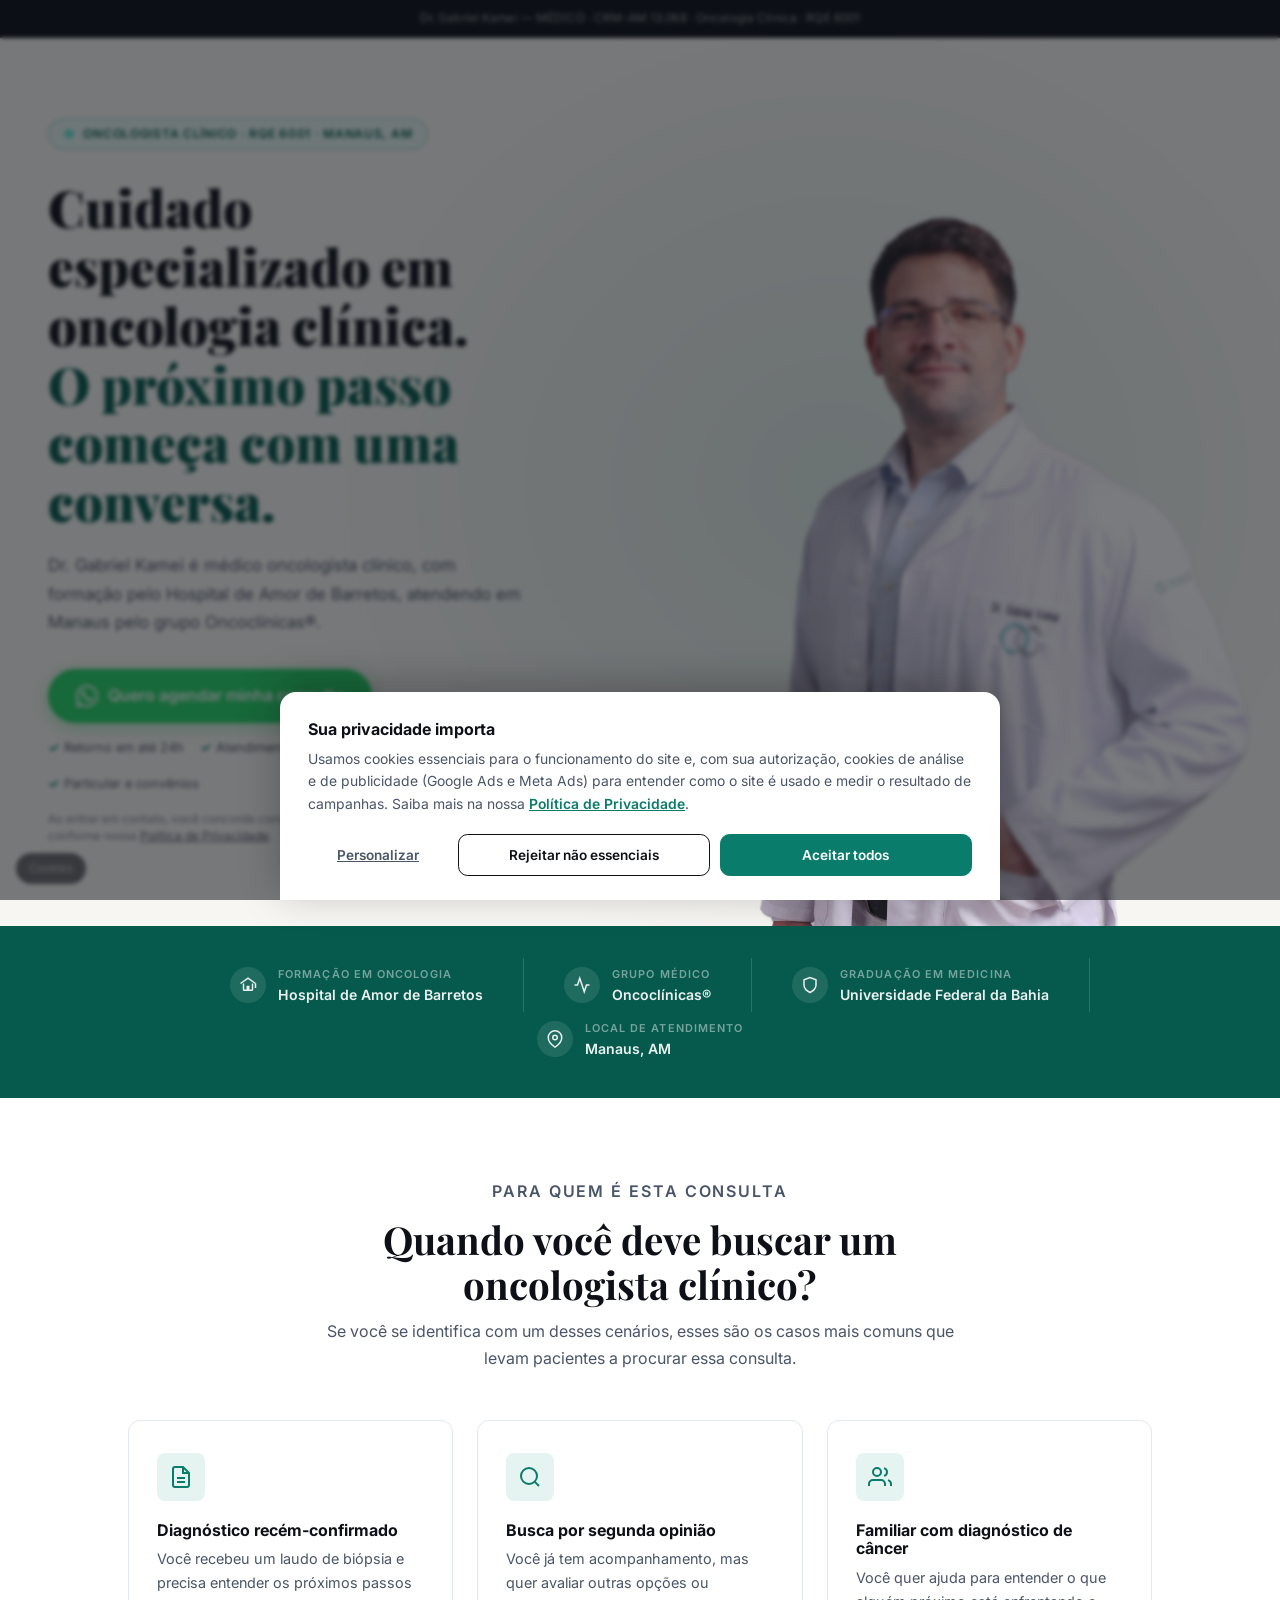
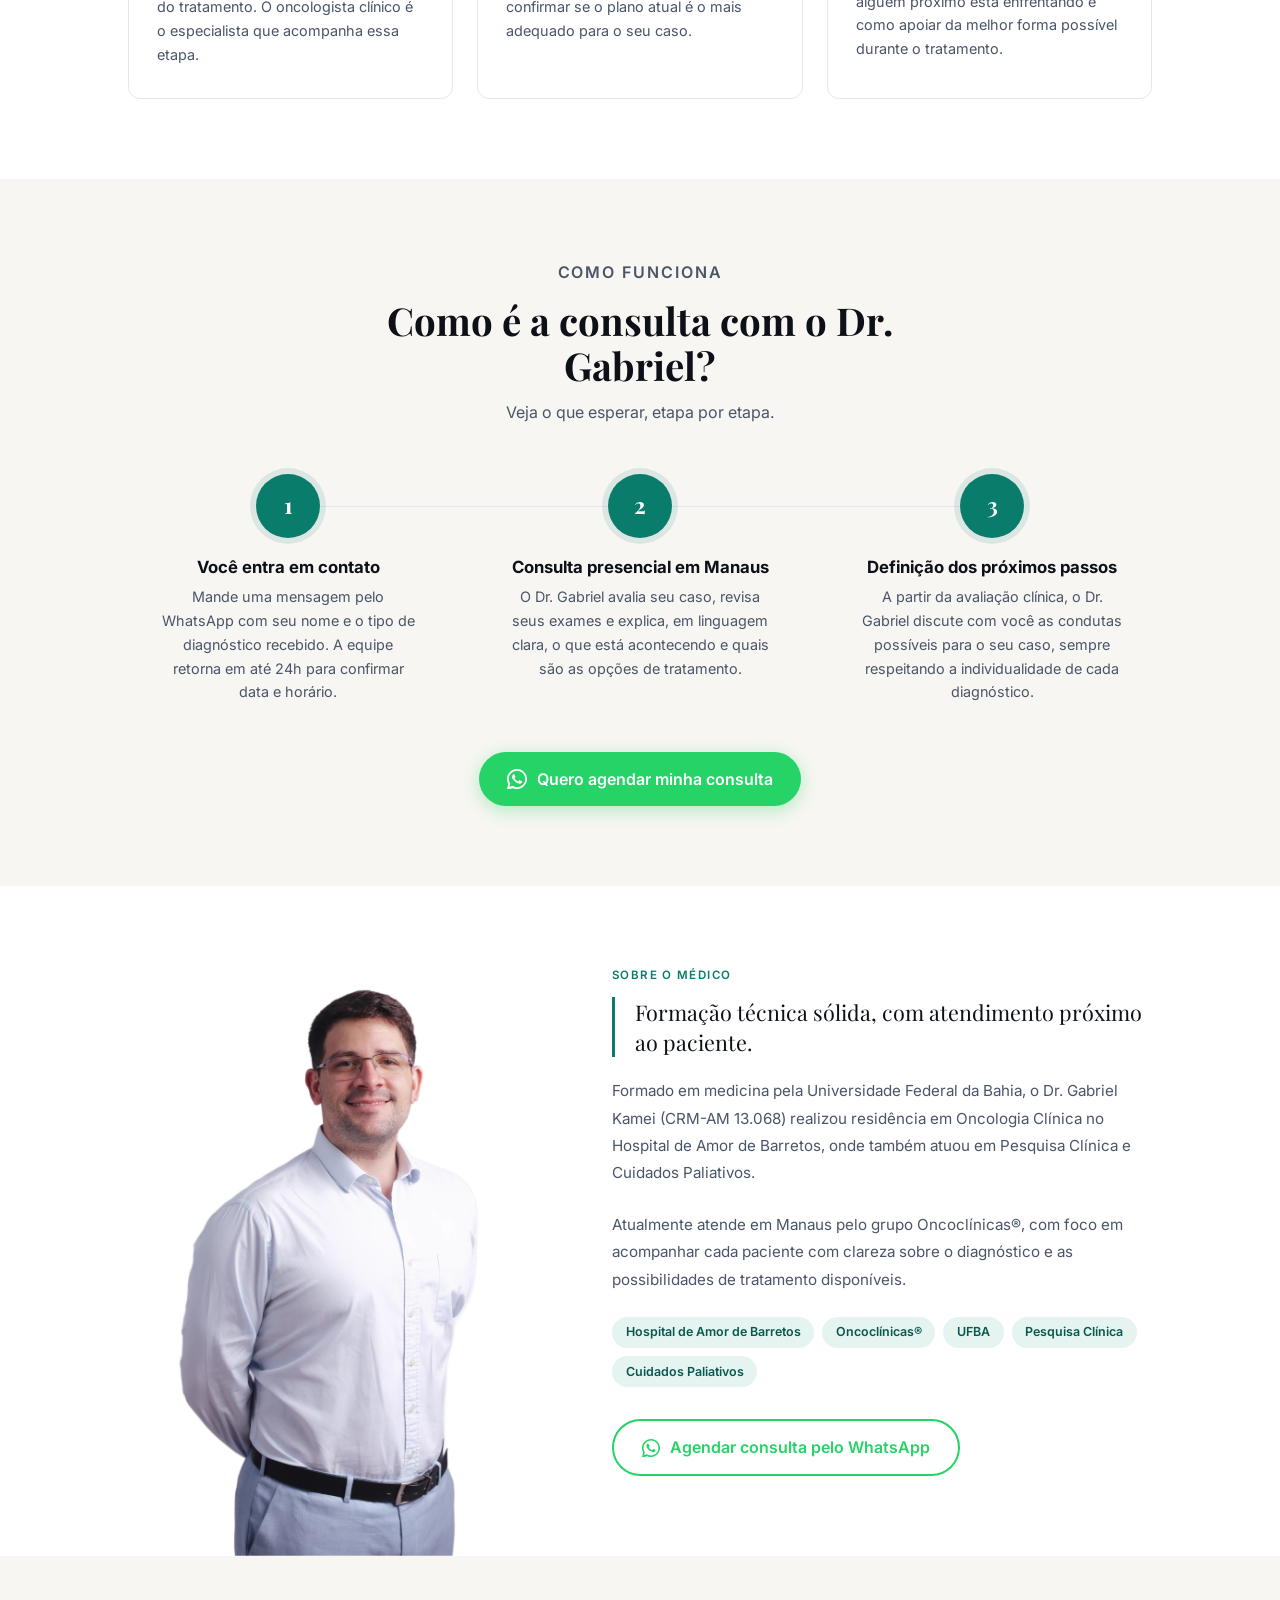
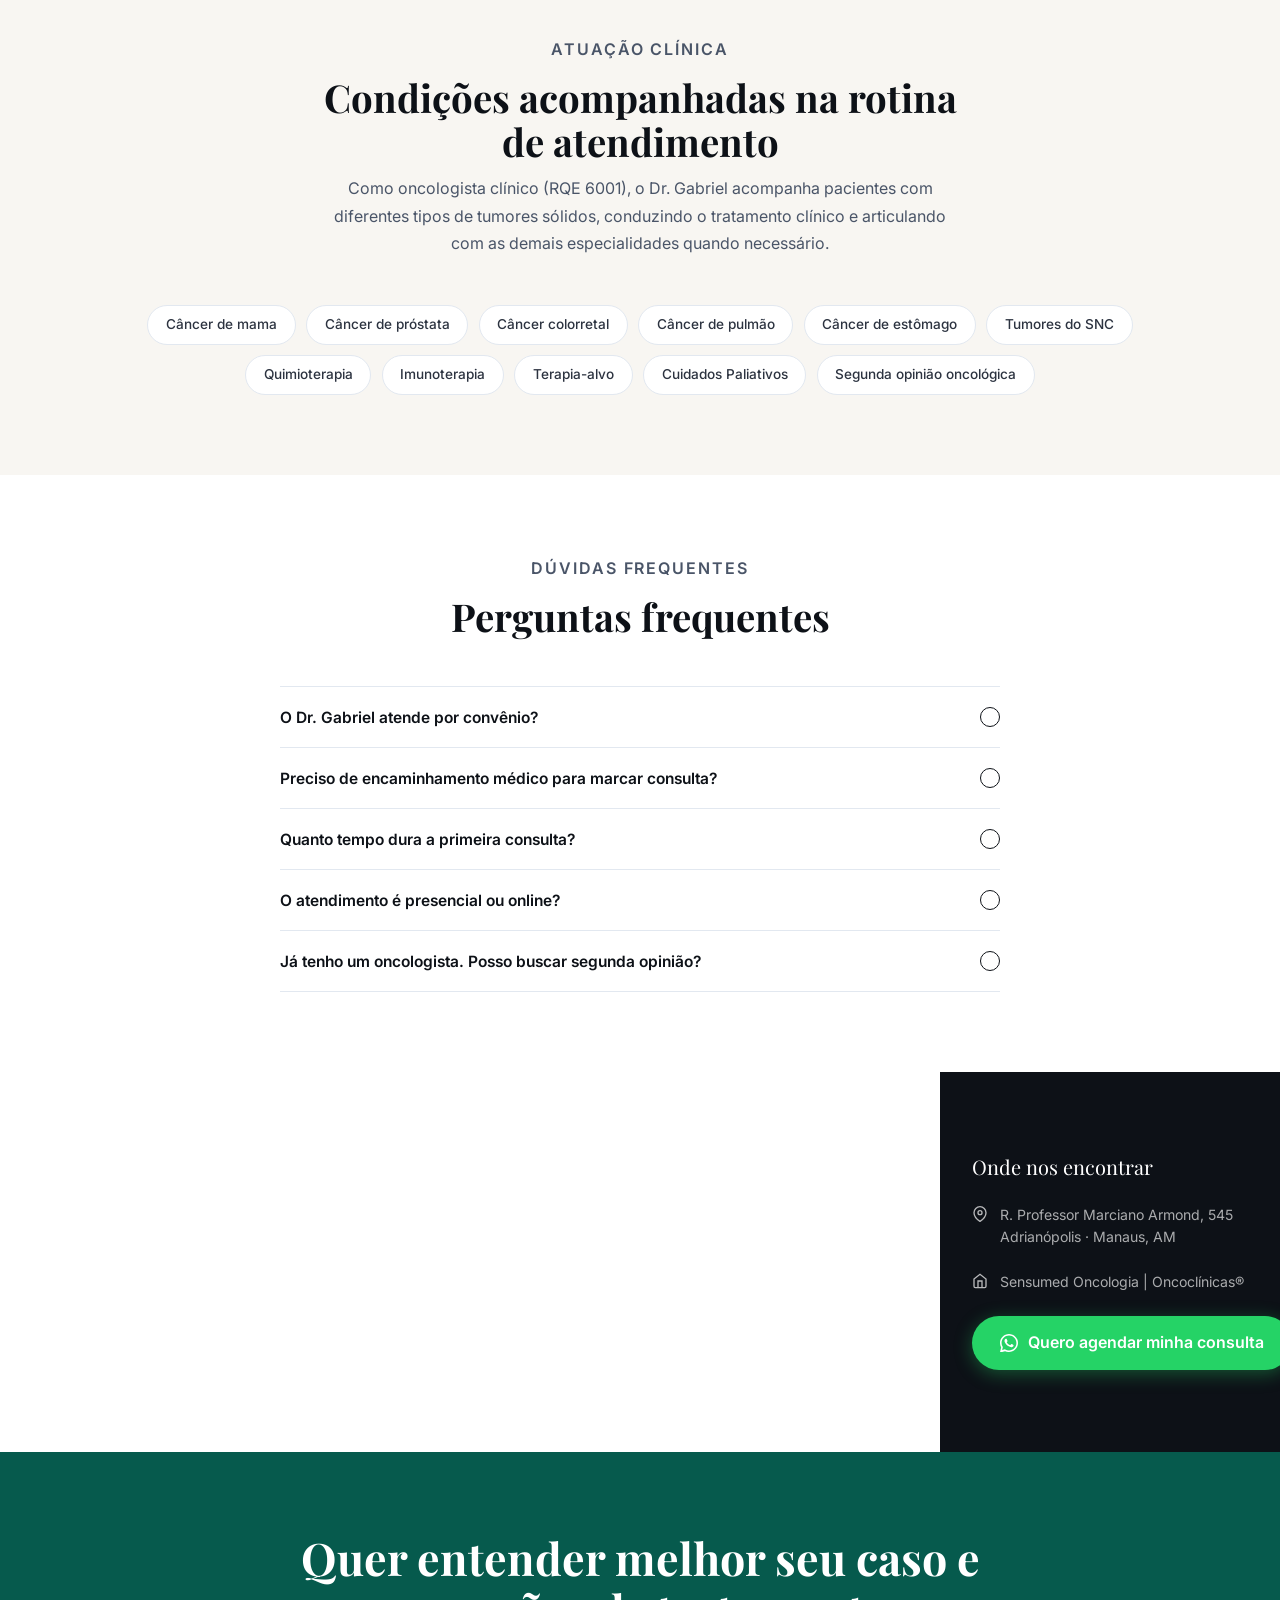
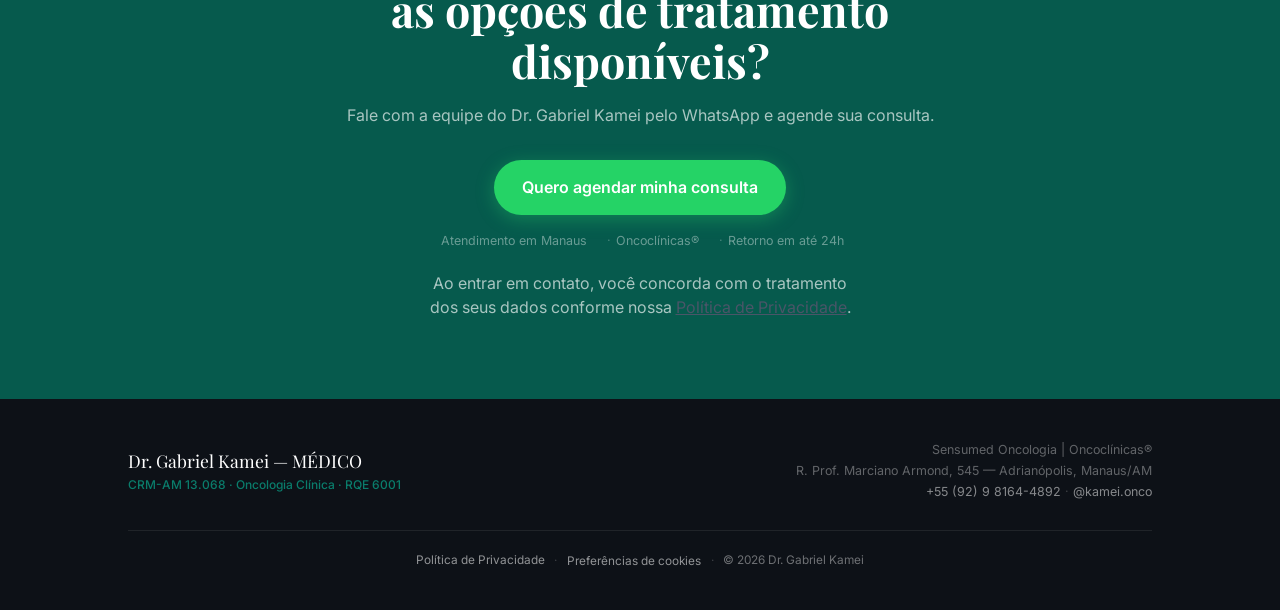
==== commit a15d1414: "Update index.html" ====
--- a/index.html
+++ b/index.html
@@ -855,6 +855,7 @@
         <p>A partir da avaliação clínica, o Dr. Gabriel discute com você as condutas possíveis para o seu caso, sempre respeitando a individualidade de cada diagnóstico.</p>
       </div>
     </div>
+    <div style="text-align:center; margin-top:3rem;">
       <a class="btn-wa" data-cta-id="como-funciona"
          href="https://wa.me/5592981644892?text=Ol%C3%A1%2C%20gostaria%20de%20agendar%20uma%20consulta%20com%20o%20Dr.%20Gabriel%20Kamei."
          target="_blank" rel="noopener">
